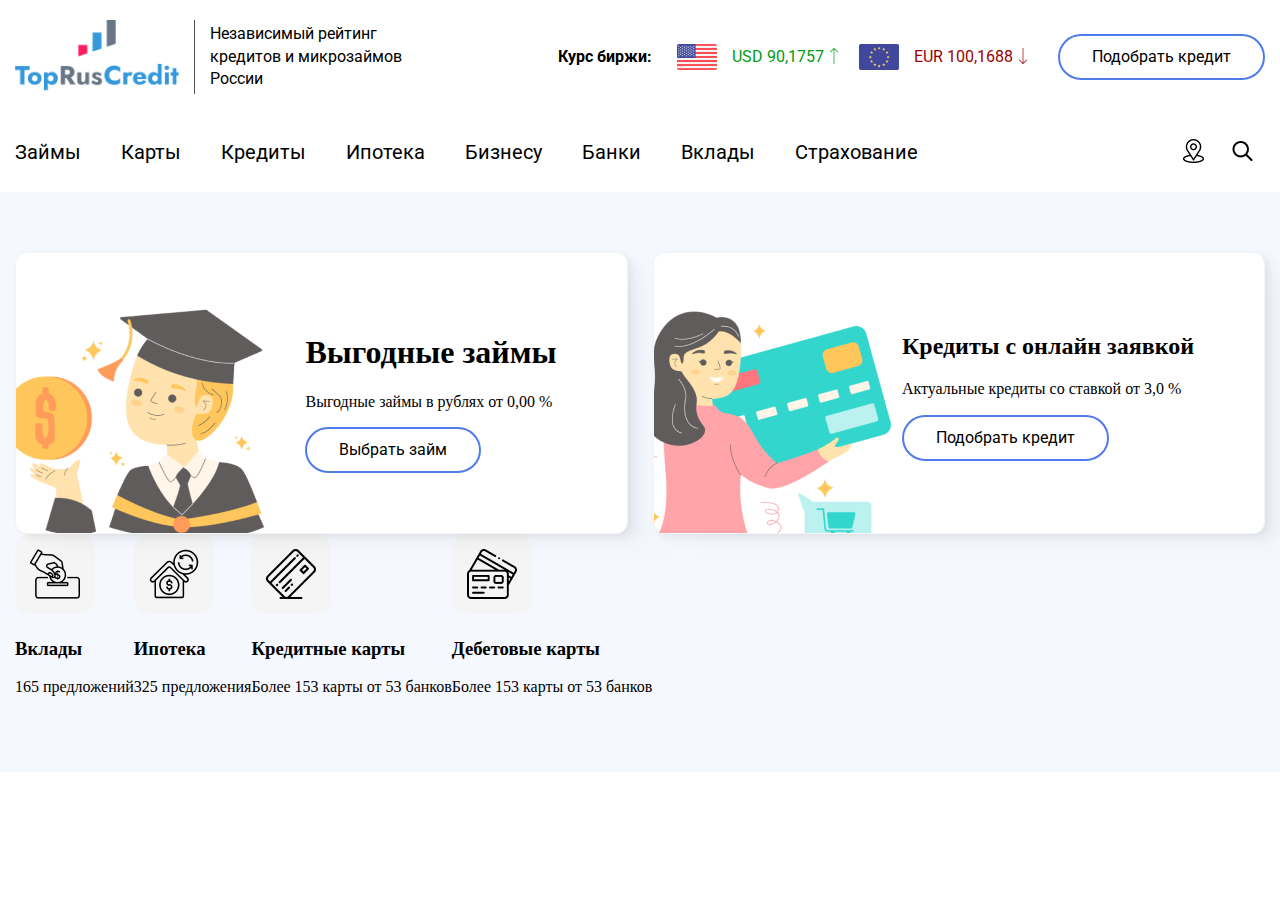
==== index.html @ 7308b525 "first commit" ====
<!DOCTYPE html>
<html lang="en">
  <head>
    <meta charset="UTF-8" />
    <meta name="viewport" content="width=device-width, initial-scale=1.0" />
    <link rel="stylesheet" href="style.css">
    <title>TopRus | Project</title>
  </head>
  <body>
    <div class="wrapper">
      <header class="header">
        <div class="container">
            <div class="row header__top">
                <div class="header__title">
                  <a href="#">
                    <img src="assets/imgs/Image.png" alt="" />
                    <span> Независимый рейтинг кредитов и микрозаймов России </span>
                  </a>
                </div>
                <div class="header__money">
                  <div class="text">
                      <span>
                          Курс биржи:
                      </span>
                  </div>
                  <div class="items">
                      <div class="item">
                          <img src="assets/imgs/usa.png" alt="">
                          <span class="money_up">
                              USD 90,1757 
                          </span>
                      </div>
                      <div class="item">
                          <img src="assets/imgs/euro.png" alt="">
                          <span class="money_down">
                              EUR 100,1688 
                          </span>
                      </div>
                  </div>
                </div>
                <div class="header__action">
                  <a class="main-btn trans-btn" href="#">
                      Подобрать кредит
                  </a>
                </div>
              </div>
              <div class="row header__bot">
                <div class="header__title header__mobile-title">
                    <a href="#">
                      <img src="assets/imgs/Image.png" alt="" />
                      <span> Независимый рейтинг кредитов и микрозаймов России </span>
                    </a>
                  </div>
                  <nav class="header__nav">
                      <ul>
                          <li>
                              <a href="#">Займы</a>
                          </li>
                          <li>
                              <a href="#">Карты</a>
                          </li>
                          <li>
                              <a href="#">Кредиты</a>
                          </li>
                          <li>
                              <a href="#">Ипотека</a>
                          </li>
                          <li>
                              <a href="#">Бизнесу</a>
                          </li>
                          <li>
                              <a href="#">Банки</a>
                          </li>
                          <li>
                              <a href="#">Вклады</a>
                          </li>
                          <li>
                              <a href="#">Страхование</a>
                          </li>
                      </ul>
                  </nav>
                  <div class="header__btns">
                      <button class="location-btn">
                          <img src="assets/imgs/location.png" alt="">
                      </button>
                      <button class="search-btn">
                          <img src="assets/imgs/search.png" alt="">
                      </button>
                  </div>
                  <div class="header__mobile-menu-btn">
                    <button class="burger-btn">
                        <span></span>
                    </button>
                  </div>
              </div>
        </div>
      </header>
      <main class="main">
        <section class="welcome">
            <div class="container">
                <div class="welcome__row big-items">
                    <a class="welcome__item" href="#">
                        <div class="img">
                            <img src="assets/imgs/w1.png" alt="">
                        </div>
                        <div class="text">
                            <h1>
                                Выгодные займы
                            </h1>
                            <p>
                                Выгодные займы в рублях от 0,00 %
                            </p>
                            <span class="main-btn">
                                Выбрать займ
                            </span>
                        </div>
                    </a>
                    <a class="welcome__item" href="#">
                        <div class="img">
                            <img src="assets/imgs/w2.png" alt="">
                        </div>
                        <div class="text">
                            <h2>
                                Кредиты с онлайн заявкой
                            </h2>
                            <p>
                                Актуальные кредиты со ставкой от 3,0 %
                            </p>
                            <span class="main-btn">
                                Подобрать кредит
                            </span>
                        </div>
                    </a>
                </div>
                <div class="welcome__row small-items">
                    <article class="welcome__item-small">
                        <div class="img">
                            <img src="assets/imgs/w3.png" alt="">
                        </div>
                        <div class="text">
                            <h3>
                                Вклады
                            </h3>
                            <p>
                                165 предложений
                            </p>
                        </div>
                    </article>
                    <article class="welcome__item-small">
                        <div class="img">
                            <img src="assets/imgs/w4.png" alt="">
                        </div>
                        <div class="text">
                            <h3>
                                Ипотека
                            </h3>
                            <p>
                                325 предложения
                            </p>
                        </div>
                    </article>
                    <article class="welcome__item-small">
                        <div class="img">
                            <img src="assets/imgs/w5.png" alt="">
                        </div>
                        <div class="text">
                            <h3>
                                Кредитные карты
                            </h3>
                            <p>
                                Более 153 карты
                                от 53 банков
                            </p>
                        </div>
                    </article>
                    <article class="welcome__item-small">
                        <div class="img">
                            <img src="assets/imgs/w6.png" alt="">
                        </div>
                        <div class="text">
                            <h3>
                                Дебетовые карты
                            </h3>
                            <p>
                                Более 153 карты 
                                от 53 банков
                            </p>
                        </div>
                    </article>
                </div>
            </div>
        </section>
      </main>
      <footer class="footer"></footer>
    </div>
  </body>
</html>
---- style.css ----
/*! normalize.css v8.0.1 | MIT License | github.com/necolas/normalize.css */
/* Document
   ========================================================================== */
/**
 * 1. Correct the line height in all browsers.
 * 2. Prevent adjustments of font size after orientation changes in iOS.
 */
@import url("https://fonts.googleapis.com/css2?family=Roboto:wght@400;500;700&display=swap");
html {
  line-height: 1.15;
  /* 1 */
  -webkit-text-size-adjust: 100%;
  /* 2 */
}

/* Sections
     ========================================================================== */
/**
   * Remove the margin in all browsers.
   */
body {
  margin: 0;
}

/**
   * Render the `main` element consistently in IE.
   */
main {
  display: block;
}

/**
   * Correct the font size and margin on `h1` elements within `section` and
   * `article` contexts in Chrome, Firefox, and Safari.
   */
h1 {
  font-size: 2em;
  margin: 0.67em 0;
}

/* Grouping content
     ========================================================================== */
/**
   * 1. Add the correct box sizing in Firefox.
   * 2. Show the overflow in Edge and IE.
   */
hr {
  -webkit-box-sizing: content-box;
          box-sizing: content-box;
  /* 1 */
  height: 0;
  /* 1 */
  overflow: visible;
  /* 2 */
}

/**
   * 1. Correct the inheritance and scaling of font size in all browsers.
   * 2. Correct the odd `em` font sizing in all browsers.
   */
pre {
  font-family: monospace, monospace;
  /* 1 */
  font-size: 1em;
  /* 2 */
}

/* Text-level semantics
     ========================================================================== */
/**
   * Remove the gray background on active links in IE 10.
   */
a {
  background-color: transparent;
}

/**
   * 1. Remove the bottom border in Chrome 57-
   * 2. Add the correct text decoration in Chrome, Edge, IE, Opera, and Safari.
   */
abbr[title] {
  border-bottom: none;
  /* 1 */
  text-decoration: underline;
  /* 2 */
  -webkit-text-decoration: underline dotted;
          text-decoration: underline dotted;
  /* 2 */
}

/**
   * Add the correct font weight in Chrome, Edge, and Safari.
   */
b,
strong {
  font-weight: bolder;
}

/**
   * 1. Correct the inheritance and scaling of font size in all browsers.
   * 2. Correct the odd `em` font sizing in all browsers.
   */
code,
kbd,
samp {
  font-family: monospace, monospace;
  /* 1 */
  font-size: 1em;
  /* 2 */
}

/**
   * Add the correct font size in all browsers.
   */
small {
  font-size: 80%;
}

/**
   * Prevent `sub` and `sup` elements from affecting the line height in
   * all browsers.
   */
sub,
sup {
  font-size: 75%;
  line-height: 0;
  position: relative;
  vertical-align: baseline;
}

sub {
  bottom: -0.25em;
}

sup {
  top: -0.5em;
}

/* Embedded content
     ========================================================================== */
/**
   * Remove the border on images inside links in IE 10.
   */
img {
  border-style: none;
}

/* Forms
     ========================================================================== */
/**
   * 1. Change the font styles in all browsers.
   * 2. Remove the margin in Firefox and Safari.
   */
button,
input,
optgroup,
select,
textarea {
  font-family: inherit;
  /* 1 */
  font-size: 100%;
  /* 1 */
  line-height: 1.15;
  /* 1 */
  margin: 0;
  /* 2 */
}

/**
   * Show the overflow in IE.
   * 1. Show the overflow in Edge.
   */
button,
input {
  /* 1 */
  overflow: visible;
}

/**
   * Remove the inheritance of text transform in Edge, Firefox, and IE.
   * 1. Remove the inheritance of text transform in Firefox.
   */
button,
select {
  /* 1 */
  text-transform: none;
}

/**
   * Correct the inability to style clickable types in iOS and Safari.
   */
button,
[type="button"],
[type="reset"],
[type="submit"] {
  -webkit-appearance: button;
}

/**
   * Remove the inner border and padding in Firefox.
   */
button::-moz-focus-inner,
[type="button"]::-moz-focus-inner,
[type="reset"]::-moz-focus-inner,
[type="submit"]::-moz-focus-inner {
  border-style: none;
  padding: 0;
}

/**
   * Restore the focus styles unset by the previous rule.
   */
button:-moz-focusring,
[type="button"]:-moz-focusring,
[type="reset"]:-moz-focusring,
[type="submit"]:-moz-focusring {
  outline: 1px dotted ButtonText;
}

/**
   * Correct the padding in Firefox.
   */
fieldset {
  padding: 0.35em 0.75em 0.625em;
}

/**
   * 1. Correct the text wrapping in Edge and IE.
   * 2. Correct the color inheritance from `fieldset` elements in IE.
   * 3. Remove the padding so developers are not caught out when they zero out
   *    `fieldset` elements in all browsers.
   */
legend {
  -webkit-box-sizing: border-box;
          box-sizing: border-box;
  /* 1 */
  color: inherit;
  /* 2 */
  display: table;
  /* 1 */
  max-width: 100%;
  /* 1 */
  padding: 0;
  /* 3 */
  white-space: normal;
  /* 1 */
}

/**
   * Add the correct vertical alignment in Chrome, Firefox, and Opera.
   */
progress {
  vertical-align: baseline;
}

/**
   * Remove the default vertical scrollbar in IE 10+.
   */
textarea {
  overflow: auto;
}

/**
   * 1. Add the correct box sizing in IE 10.
   * 2. Remove the padding in IE 10.
   */
[type="checkbox"],
[type="radio"] {
  -webkit-box-sizing: border-box;
          box-sizing: border-box;
  /* 1 */
  padding: 0;
  /* 2 */
}

/**
   * Correct the cursor style of increment and decrement buttons in Chrome.
   */
[type="number"]::-webkit-inner-spin-button,
[type="number"]::-webkit-outer-spin-button {
  height: auto;
}

/**
   * 1. Correct the odd appearance in Chrome and Safari.
   * 2. Correct the outline style in Safari.
   */
[type="search"] {
  -webkit-appearance: textfield;
  /* 1 */
  outline-offset: -2px;
  /* 2 */
}

/**
   * Remove the inner padding in Chrome and Safari on macOS.
   */
[type="search"]::-webkit-search-decoration {
  -webkit-appearance: none;
}

/**
   * 1. Correct the inability to style clickable types in iOS and Safari.
   * 2. Change font properties to `inherit` in Safari.
   */
::-webkit-file-upload-button {
  -webkit-appearance: button;
  /* 1 */
  font: inherit;
  /* 2 */
}

/* Interactive
     ========================================================================== */
/*
   * Add the correct display in Edge, IE 10+, and Firefox.
   */
details {
  display: block;
}

/*
   * Add the correct display in all browsers.
   */
summary {
  display: list-item;
}

/* Misc
     ========================================================================== */
/**
   * Add the correct display in IE 10+.
   */
template {
  display: none;
}

/**
   * Add the correct display in IE 10.
   */
[hidden] {
  display: none;
}

.container {
  max-width: 1330px;
  -webkit-box-sizing: border-box;
          box-sizing: border-box;
  margin: 0 auto;
  padding: 0 15px;
}

.main-btn {
  font-family: "Roboto", sans-serif;
  text-decoration: none;
  display: block;
  width: -webkit-fit-content;
  width: -moz-fit-content;
  width: fit-content;
  padding: 12px 32px;
  color: #000;
  border: 2px solid #507BE9;
  font-weight: 400;
  border-radius: 40px;
  font-size: 16px;
  text-align: center;
}

@media (max-width: 760px) {
  .main-btn {
    font-size: 14px;
    padding: 14px 30px;
  }
}

.burger-btn {
  width: 30px;
  height: 30px;
  border: none;
  position: relative;
  background-color: transparent;
}

.burger-btn span {
  position: absolute;
  left: 5px;
  top: calc(50% - 1px);
  height: 2px;
  background-color: #000;
  width: 20px;
}

.burger-btn::before {
  content: '';
  position: absolute;
  left: 5px;
  top: 6px;
  width: 20px;
  height: 2px;
  background-color: #000;
}

.burger-btn::after {
  content: '';
  position: absolute;
  left: 5px;
  bottom: 6px;
  width: 20px;
  height: 2px;
  background-color: #000;
}

.header {
  padding: 20px 0;
  font-family: "Roboto", sans-serif;
}

.header__top {
  display: -webkit-box;
  display: -ms-flexbox;
  display: flex;
  -webkit-box-align: center;
      -ms-flex-align: center;
          align-items: center;
  padding-bottom: 20px;
  -webkit-box-sizing: border-box;
          box-sizing: border-box;
}

.header__mobile-title {
  display: none;
}

.header__title {
  margin-right: auto;
  padding-right: 30px;
  -webkit-box-sizing: border-box;
          box-sizing: border-box;
}

.header__title a {
  text-decoration: none;
  display: -webkit-box;
  display: -ms-flexbox;
  display: flex;
  -webkit-box-align: center;
      -ms-flex-align: center;
          align-items: center;
}

.header__title a img {
  width: 100%;
  max-width: 180px;
  margin-right: 15px;
  padding-right: 15px;
  -webkit-box-sizing: border-box;
          box-sizing: border-box;
  display: block;
  border-right: 1px solid #545454;
}

.header__title span {
  max-width: 200px;
  display: block;
  width: 100%;
  line-height: 1.4;
  font-size: 16px;
  color: #000;
}

.header__money {
  display: -webkit-box;
  display: -ms-flexbox;
  display: flex;
  -webkit-box-align: center;
      -ms-flex-align: center;
          align-items: center;
  margin-right: 25px;
}

.header__money .text {
  margin-right: 25px;
}

.header__money .text span {
  font-weight: 700;
  display: block;
  font-size: 16px;
  color: #000;
}

.header__money .items {
  display: -webkit-box;
  display: -ms-flexbox;
  display: flex;
  -webkit-box-align: center;
      -ms-flex-align: center;
          align-items: center;
}

.header__money .items .item {
  display: -webkit-box;
  display: -ms-flexbox;
  display: flex;
  -webkit-box-align: center;
      -ms-flex-align: center;
          align-items: center;
  margin-right: 15px;
}

.header__money .items .item:last-child {
  margin-right: 0;
}

.header__money .items .item img {
  margin-right: 15px;
  display: block;
  width: 100%;
  max-width: 40px;
}

.header__money .items .item span.money_up {
  color: #009c10;
  padding-right: 20px;
  position: relative;
  -webkit-box-sizing: border-box;
          box-sizing: border-box;
}

.header__money .items .item span.money_up::before {
  content: '';
  position: absolute;
  right: 0;
  top: -2px;
  background-image: url(assets/imgs/up-arr.svg);
  width: 19px;
  height: 19px;
}

.header__money .items .item span.money_down {
  color: #9C0000;
  padding-right: 20px;
  position: relative;
  -webkit-box-sizing: border-box;
          box-sizing: border-box;
}

.header__money .items .item span.money_down::before {
  content: '';
  position: absolute;
  right: 0;
  top: -2px;
  background-image: url(assets/imgs/down-arr.svg);
  width: 19px;
  height: 19px;
}

.header__bot {
  display: -webkit-box;
  display: -ms-flexbox;
  display: flex;
  -webkit-box-align: center;
      -ms-flex-align: center;
          align-items: center;
  padding-top: 20px;
}

.header__nav {
  -webkit-box-sizing: border-box;
          box-sizing: border-box;
  padding-right: 30px;
  margin-right: auto;
}

.header__nav ul {
  display: -webkit-box;
  display: -ms-flexbox;
  display: flex;
  -webkit-box-align: center;
      -ms-flex-align: center;
          align-items: center;
  padding: 0;
  margin: 0;
  list-style: none;
}

.header__nav ul li {
  margin-right: 40px;
}

.header__nav ul li:last-child {
  margin-right: 0;
}

.header__nav ul li a {
  display: block;
  font-family: "Roboto", sans-serif;
  font-size: 20px;
  font-weight: 400;
  color: #000;
  text-decoration: none;
}

.header__btns button {
  background-color: transparent;
  border: none;
  -webkit-box-sizing: border-box;
          box-sizing: border-box;
  cursor: pointer;
  padding: 5px 10px;
}

.header__btns button img {
  max-width: 100%;
}

.header__mobile-menu-btn {
  display: none;
}

@media (max-width: 1200px) {
  .header__title {
    display: none;
  }
  .header__money {
    padding-right: 30px;
    margin-right: auto;
    -webkit-box-sizing: border-box;
            box-sizing: border-box;
  }
  .header__nav {
    display: none;
  }
  .header__mobile-title {
    display: -webkit-box;
    display: -ms-flexbox;
    display: flex;
  }
  .header__mobile-menu-btn {
    display: block;
  }
}

@media (max-width: 760px) {
  .header__top {
    -webkit-box-orient: vertical;
    -webkit-box-direction: normal;
        -ms-flex-direction: column;
            flex-direction: column;
    -webkit-box-align: center;
        -ms-flex-align: center;
            align-items: center;
  }
  .header__money {
    padding-right: 0;
    margin: 0 0 15px;
  }
  .header__money .items .item {
    margin-right: 8px;
  }
  .header__money .items .item:last-child {
    margin-right: 0;
  }
  .header__money .items .item img {
    width: 30px;
    margin-right: 8px;
  }
  .header__money .items .item span {
    font-size: 14px;
  }
  .header__money .items .item span.money_down, .header__money .items .item span.money_up {
    padding-right: 17px;
  }
  .header__money .items .item span.money_down::before, .header__money .items .item span.money_up::before {
    width: 15px;
    height: 15px;
    background-size: 15px;
  }
  .header__money .text {
    display: none;
  }
  .header__title {
    max-width: 150px;
    padding-right: 20px;
  }
  .header__title a img {
    border-right: none;
    padding-right: 0;
    margin-right: 0;
  }
  .header__title a span {
    display: none;
  }
  .header__btns .location-btn {
    display: none;
  }
}

.welcome {
  padding: 60px 0;
  -webkit-box-sizing: border-box;
          box-sizing: border-box;
  background-color: #F6F8FF;
}

.welcome__row {
  display: -webkit-box;
  display: -ms-flexbox;
  display: flex;
  -webkit-box-align: stretch;
      -ms-flex-align: stretch;
          align-items: stretch;
}

.welcome__row.big-items .welcome__item {
  text-decoration: none;
  color: inherit;
  position: relative;
  padding: 60px 70px;
  -webkit-box-sizing: border-box;
          box-sizing: border-box;
  display: -webkit-box;
  display: -ms-flexbox;
  display: flex;
  -webkit-box-pack: end;
      -ms-flex-pack: end;
          justify-content: flex-end;
  width: 50%;
  background-color: #fff;
  border: 1px solid #f5f5f5;
  border-radius: 12px;
  margin-right: 25px;
  -webkit-box-shadow: 0px 0px 0px 0px rgba(0, 0, 0, 0.05), 3px 2px 7px 0px rgba(0, 0, 0, 0.05), 11px 7px 13px 0px rgba(0, 0, 0, 0.04), 43px 27px 20px 0px rgba(0, 0, 0, 0.01), 67px 43px 22px 0px rgba(0, 0, 0, 0);
          box-shadow: 0px 0px 0px 0px rgba(0, 0, 0, 0.05), 3px 2px 7px 0px rgba(0, 0, 0, 0.05), 11px 7px 13px 0px rgba(0, 0, 0, 0.04), 43px 27px 20px 0px rgba(0, 0, 0, 0.01), 67px 43px 22px 0px rgba(0, 0, 0, 0);
}

.welcome__row.big-items .welcome__item .img {
  position: absolute;
  width: 40;
  display: -webkit-box;
  display: -ms-flexbox;
  display: flex;
  -webkit-box-align: end;
      -ms-flex-align: end;
          align-items: flex-end;
  height: 100%;
  left: 0;
  top: 0;
}

.welcome__row.big-items .welcome__item .img img {
  width: 100%;
  -o-object-fit: contain;
     object-fit: contain;
}

.welcome__row.big-items .welcome__item:last-child {
  margin-right: 0;
}

.welcome__item {
  position: relative;
}
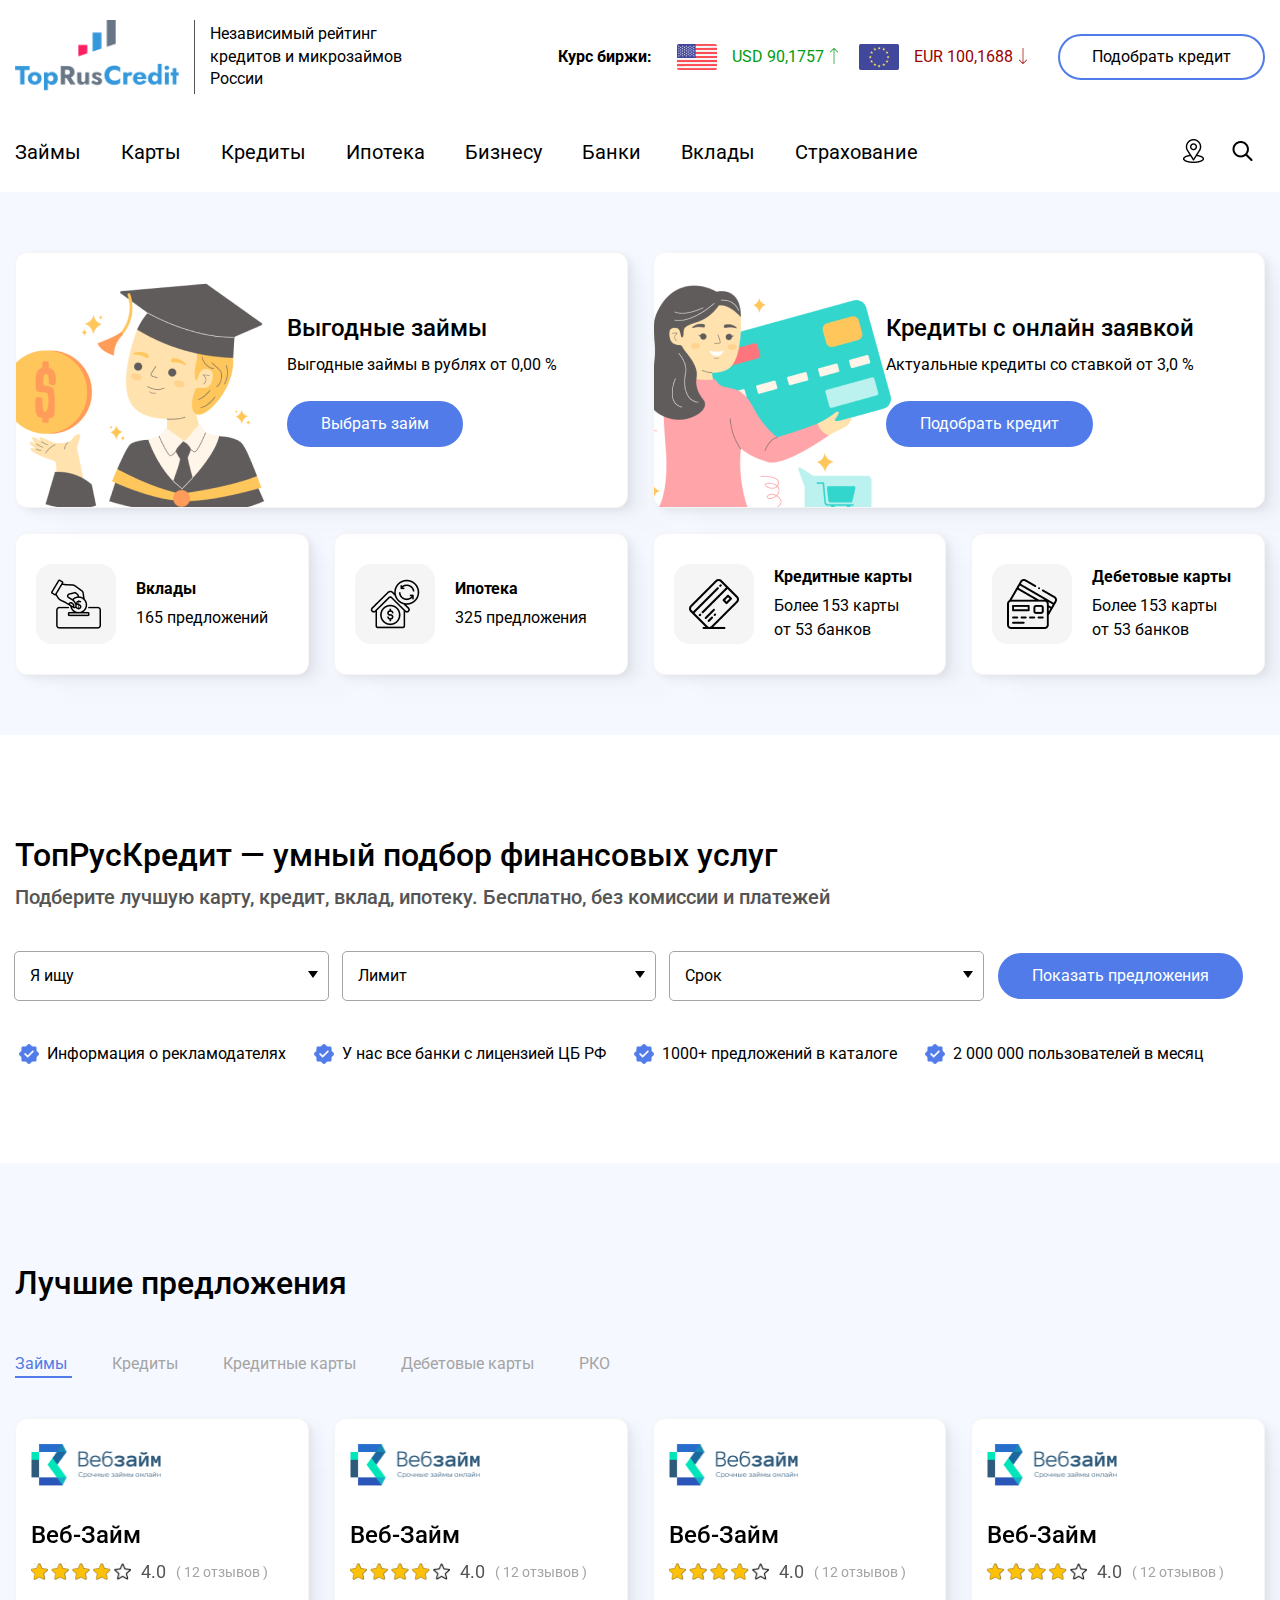
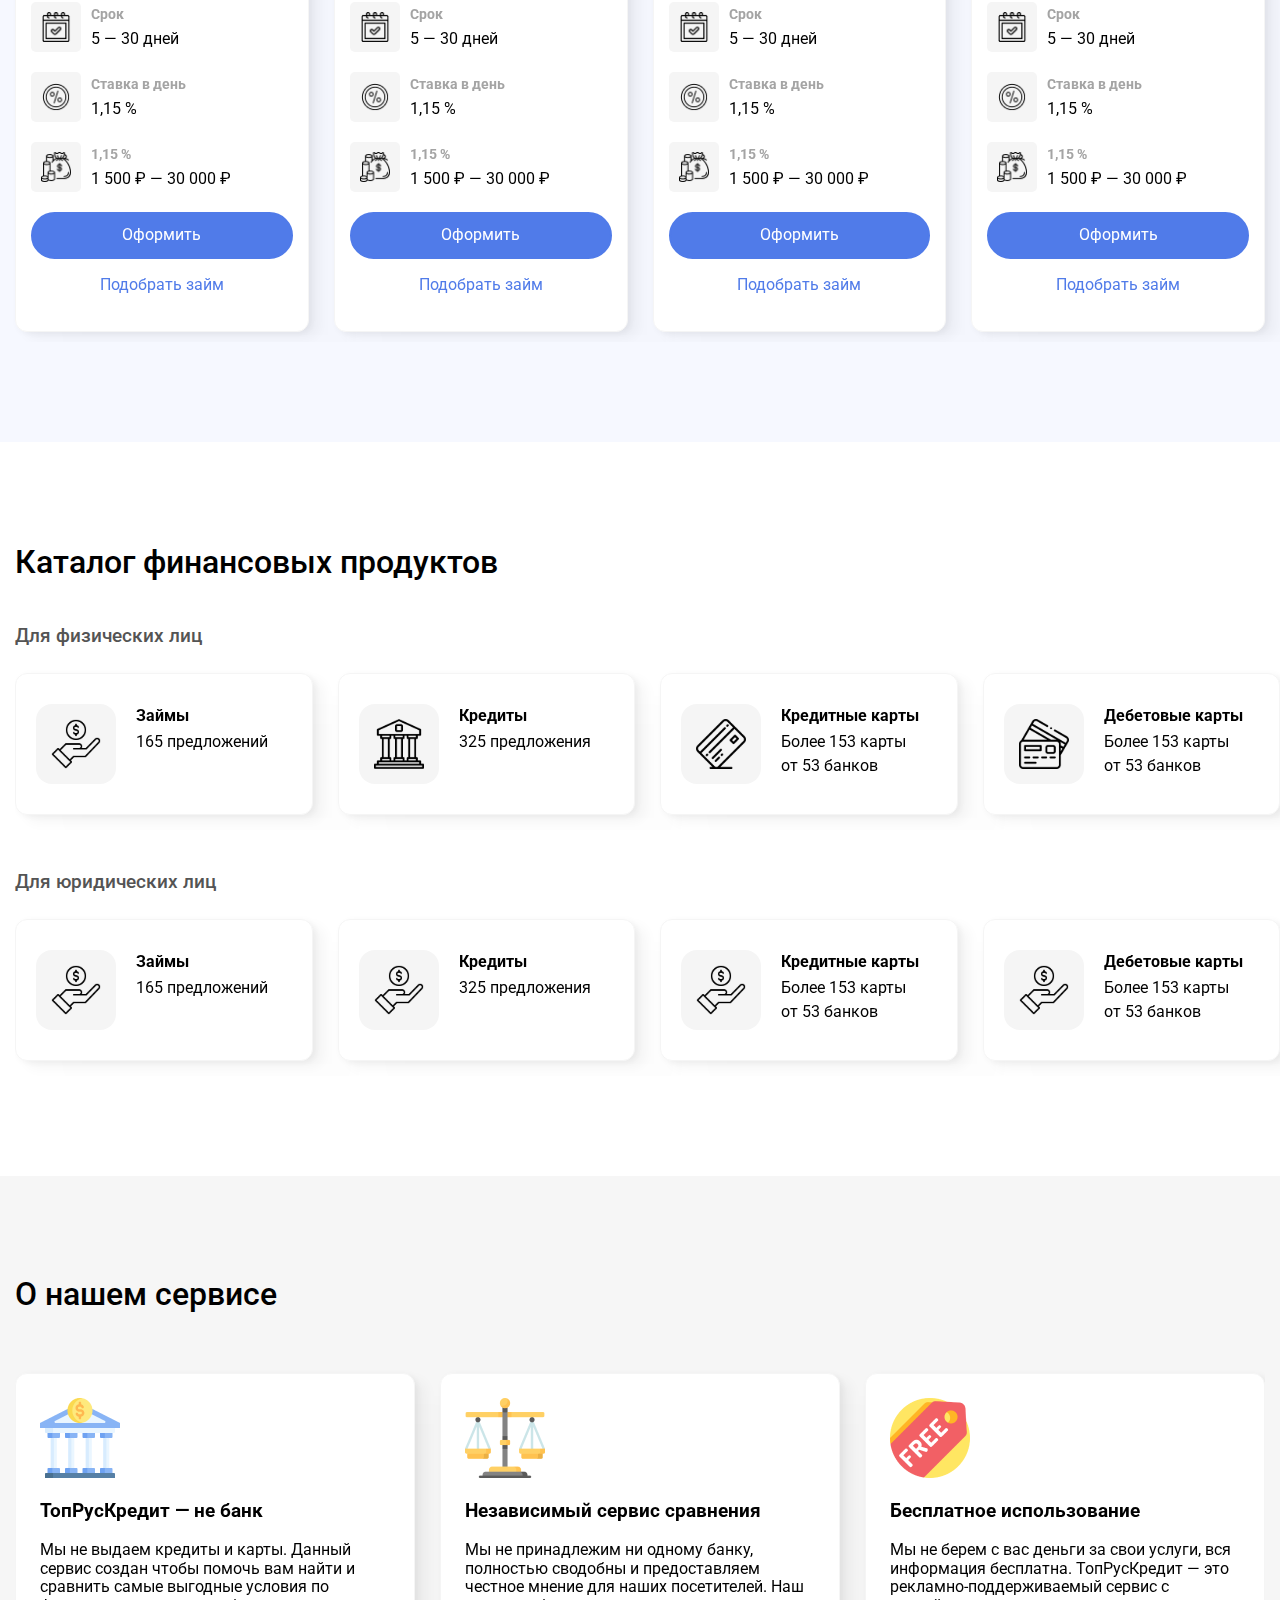
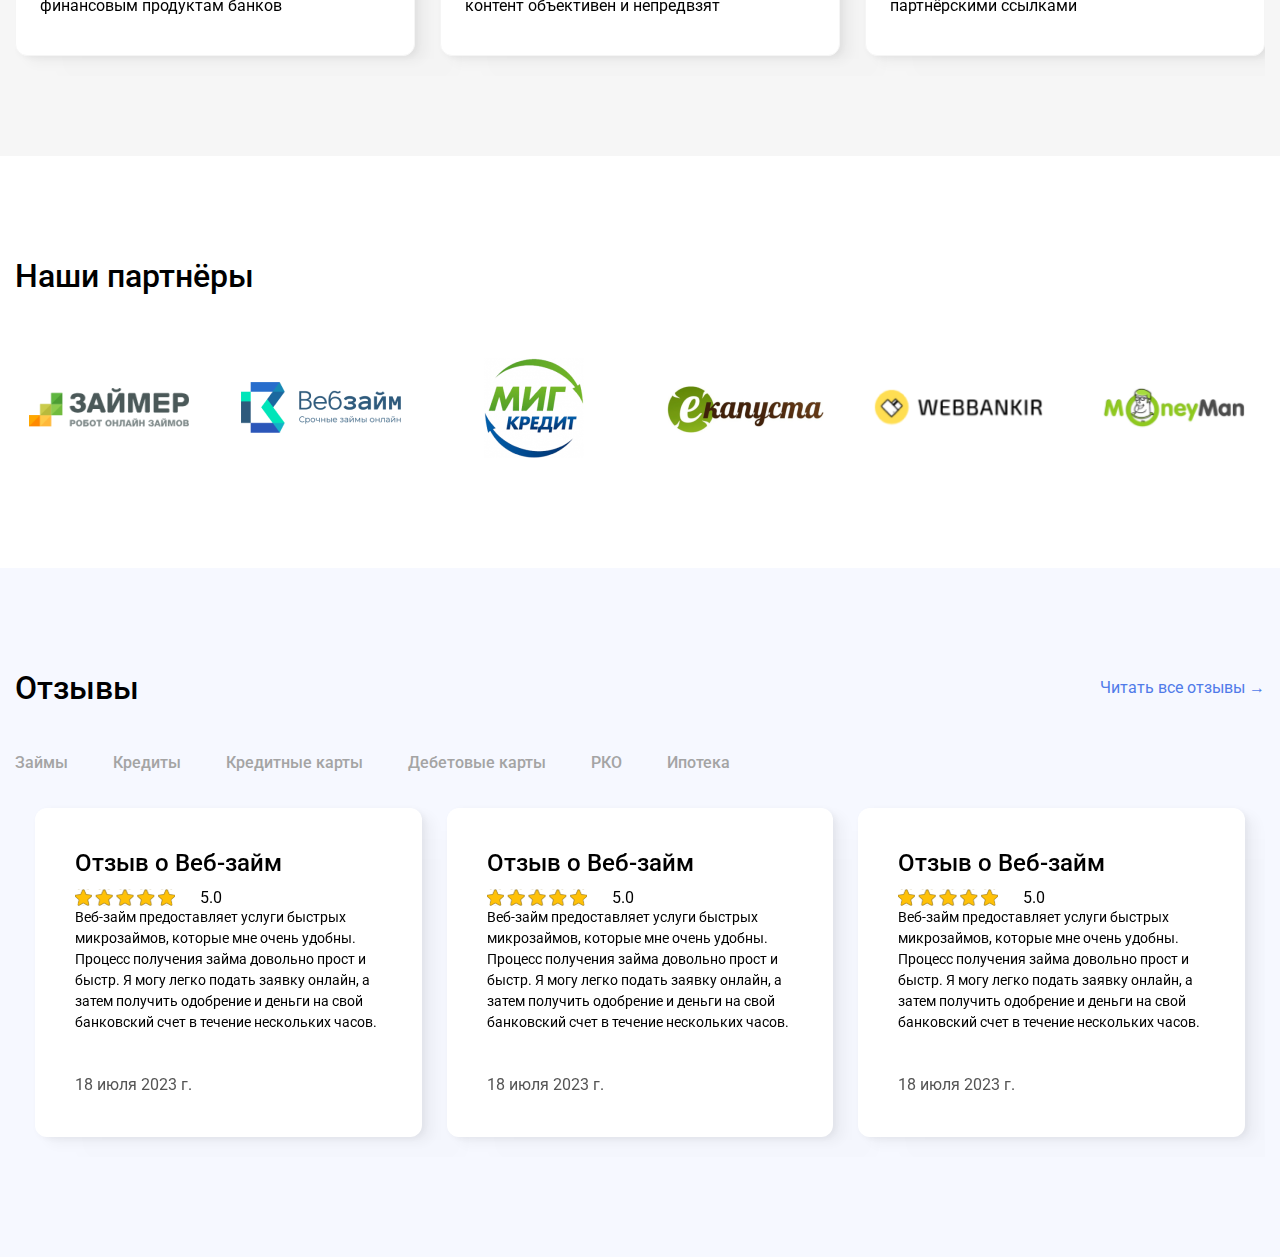
==== commit 157e5962: "update" ====
--- a/index.html
+++ b/index.html
@@ -3,195 +3,816 @@
   <head>
     <meta charset="UTF-8" />
     <meta name="viewport" content="width=device-width, initial-scale=1.0" />
-    <link rel="stylesheet" href="style.css">
+    <link
+      rel="stylesheet"
+      href="assets/libs/cdn.jsdelivr.net_npm_swiper@10.3.1_swiper-bundle.min.css"
+    />
+    <link rel="stylesheet" href="style.css" />
     <title>TopRus | Project</title>
   </head>
   <body>
     <div class="wrapper">
       <header class="header">
         <div class="container">
-            <div class="row header__top">
-                <div class="header__title">
-                  <a href="#">
-                    <img src="assets/imgs/Image.png" alt="" />
-                    <span> Независимый рейтинг кредитов и микрозаймов России </span>
-                  </a>
-                </div>
-                <div class="header__money">
-                  <div class="text">
-                      <span>
-                          Курс биржи:
-                      </span>
-                  </div>
-                  <div class="items">
-                      <div class="item">
-                          <img src="assets/imgs/usa.png" alt="">
-                          <span class="money_up">
-                              USD 90,1757 
-                          </span>
-                      </div>
-                      <div class="item">
-                          <img src="assets/imgs/euro.png" alt="">
-                          <span class="money_down">
-                              EUR 100,1688 
-                          </span>
-                      </div>
-                  </div>
-                </div>
-                <div class="header__action">
-                  <a class="main-btn trans-btn" href="#">
-                      Подобрать кредит
-                  </a>
-                </div>
-              </div>
-              <div class="row header__bot">
-                <div class="header__title header__mobile-title">
-                    <a href="#">
-                      <img src="assets/imgs/Image.png" alt="" />
-                      <span> Независимый рейтинг кредитов и микрозаймов России </span>
-                    </a>
-                  </div>
-                  <nav class="header__nav">
-                      <ul>
-                          <li>
-                              <a href="#">Займы</a>
-                          </li>
-                          <li>
-                              <a href="#">Карты</a>
-                          </li>
-                          <li>
-                              <a href="#">Кредиты</a>
-                          </li>
-                          <li>
-                              <a href="#">Ипотека</a>
-                          </li>
-                          <li>
-                              <a href="#">Бизнесу</a>
-                          </li>
-                          <li>
-                              <a href="#">Банки</a>
-                          </li>
-                          <li>
-                              <a href="#">Вклады</a>
-                          </li>
-                          <li>
-                              <a href="#">Страхование</a>
-                          </li>
-                      </ul>
-                  </nav>
-                  <div class="header__btns">
-                      <button class="location-btn">
-                          <img src="assets/imgs/location.png" alt="">
-                      </button>
-                      <button class="search-btn">
-                          <img src="assets/imgs/search.png" alt="">
-                      </button>
-                  </div>
-                  <div class="header__mobile-menu-btn">
-                    <button class="burger-btn">
-                        <span></span>
-                    </button>
-                  </div>
-              </div>
+          <div class="row header__top">
+            <div class="header__title">
+              <a href="#">
+                <img src="assets/imgs/Image.png" alt="" />
+                <span> Независимый рейтинг кредитов и микрозаймов России </span>
+              </a>
+            </div>
+            <div class="header__money">
+              <div class="text">
+                <span> Курс биржи: </span>
+              </div>
+              <div class="items">
+                <div class="item">
+                  <img src="assets/imgs/usa.png" alt="" />
+                  <span class="money_up"> USD 90,1757 </span>
+                </div>
+                <div class="item">
+                  <img src="assets/imgs/euro.png" alt="" />
+                  <span class="money_down"> EUR 100,1688 </span>
+                </div>
+              </div>
+            </div>
+            <div class="header__action">
+              <a class="main-btn trans-btn" href="#"> Подобрать кредит </a>
+            </div>
+          </div>
+          <div class="row header__bot">
+            <div class="header__title header__mobile-title">
+              <a href="#">
+                <img src="assets/imgs/Image.png" alt="" />
+                <span> Независимый рейтинг кредитов и микрозаймов России </span>
+              </a>
+            </div>
+            <nav class="header__nav">
+              <ul>
+                <li>
+                  <a href="#">Займы</a>
+                </li>
+                <li>
+                  <a href="#">Карты</a>
+                </li>
+                <li>
+                  <a href="#">Кредиты</a>
+                </li>
+                <li>
+                  <a href="#">Ипотека</a>
+                </li>
+                <li>
+                  <a href="#">Бизнесу</a>
+                </li>
+                <li>
+                  <a href="#">Банки</a>
+                </li>
+                <li>
+                  <a href="#">Вклады</a>
+                </li>
+                <li>
+                  <a href="#">Страхование</a>
+                </li>
+              </ul>
+            </nav>
+            <div class="header__btns">
+              <button class="location-btn">
+                <img src="assets/imgs/location.png" alt="" />
+              </button>
+              <button class="search-btn">
+                <img src="assets/imgs/search.png" alt="" />
+              </button>
+            </div>
+            <div class="header__mobile-menu-btn">
+              <button class="burger-btn">
+                <span></span>
+              </button>
+            </div>
+          </div>
         </div>
       </header>
       <main class="main">
         <section class="welcome">
+          <div class="container">
+            <div class="welcome__row big-items">
+              <a class="welcome__item" href="#">
+                <div class="img">
+                  <img src="assets/imgs/w1.png" alt="" />
+                </div>
+                <div class="text">
+                  <h1>Выгодные займы</h1>
+                  <p>Выгодные займы в рублях от 0,00 %</p>
+                  <span class="main-btn"> Выбрать займ </span>
+                </div>
+              </a>
+              <a class="welcome__item" href="#">
+                <div class="img">
+                  <img src="assets/imgs/w2.png" alt="" />
+                </div>
+                <div class="text">
+                  <h2>Кредиты с онлайн заявкой</h2>
+                  <p>Актуальные кредиты со ставкой от 3,0 %</p>
+                  <span class="main-btn"> Подобрать кредит </span>
+                </div>
+              </a>
+            </div>
+            <div class="welcome__row small-items">
+              <article class="welcome__item-small">
+                <div class="img">
+                  <img src="assets/imgs/w3.png" alt="" />
+                </div>
+                <div class="text">
+                  <h3>Вклады</h3>
+                  <p>165 предложений</p>
+                </div>
+              </article>
+              <article class="welcome__item-small">
+                <div class="img">
+                  <img src="assets/imgs/w4.png" alt="" />
+                </div>
+                <div class="text">
+                  <h3>Ипотека</h3>
+                  <p>325 предложения</p>
+                </div>
+              </article>
+              <article class="welcome__item-small">
+                <div class="img">
+                  <img src="assets/imgs/w5.png" alt="" />
+                </div>
+                <div class="text">
+                  <h3>Кредитные карты</h3>
+                  <p>Более 153 карты от 53 банков</p>
+                </div>
+              </article>
+              <article class="welcome__item-small">
+                <div class="img">
+                  <img src="assets/imgs/w6.png" alt="" />
+                </div>
+                <div class="text">
+                  <h3>Дебетовые карты</h3>
+                  <p>Более 153 карты от 53 банков</p>
+                </div>
+              </article>
+            </div>
+          </div>
+        </section>
+
+        <section class="offer-block">
+          <div class="container">
+            <div class="offer-block__title">
+              <h2>ТопРусКредит — умный подбор финансовых услуг</h2>
+              <p>
+                Подберите лучшую карту, кредит, вклад, ипотеку. Бесплатно, без
+                комиссии и платежей
+              </p>
+            </div>
+            <div class="offer-block__form">
+              <form action="#">
+                <label>
+                  <select>
+                    <option value="null">Я ищу</option>
+                    <option value="Кредит">Кредит</option>
+                    <option value="Автокредит">Кредит</option>
+                    <option value="Кредитную карту">Кредит</option>
+                  </select>
+                </label>
+                <label>
+                  <select>
+                    <option value="null">Лимит</option>
+                    <option value="До 10 000">До 10 000</option>
+                    <option value="Автокредит">До 50 000</option>
+                    <option value="От 100 000">От 100 000</option>
+                  </select>
+                </label>
+                <label>
+                  <select>
+                    <option value="null">Срок</option>
+                    <option value="меньше 3">менее 3 месяцев</option>
+                    <option value="до 6">Менее 6 месяцев</option>
+                    <option value="до 12">До года</option>
+                  </select>
+                </label>
+                <button class="main-btn" type="submit">
+                  Показать предложения
+                </button>
+              </form>
+            </div>
+            <div class="offer-block__list">
+              <ul>
+                <li>Информация о рекламодателях</li>
+                <li>У нас все банки с лицензией ЦБ РФ</li>
+                <li>1000+ предложений в каталоге</li>
+                <li>2 000 000 пользователей в месяц</li>
+              </ul>
+            </div>
+          </div>
+        </section>
+
+        <section class="products">
+          <div class="container">
+            <div class="products__title">
+              <h2>Лучшие предложения</h2>
+            </div>
+            <div class="products__tabs">
+              <button class="products__tab active">Займы</button>
+              <button class="products__tab">Кредиты</button>
+              <button class="products__tab">Кредитные карты</button>
+              <button class="products__tab">Дебетовые карты</button>
+              <button class="products__tab">РКО</button>
+            </div>
+            <div class="products__slider">
+              <div class="products__slider-swiper swiper">
+                <div class="products__slider-wrapper swiper-wrapper">
+                  <article class="products__slider-slide swiper-slide">
+                    <a href="#" class="img">
+                      <img src="assets/imgs/prod.png" alt="" />
+                    </a>
+                    <div class="products__slide-title">
+                      <a href="#">Веб-Займ</a>
+                    </div>
+                    <div class="reviews">
+                      <div class="stars stars-4"></div>
+                      <a class="review__text" href="#">
+                        <span class="review_num">4.0</span>
+                        <span class="review-count">( 12 отзывов )</span>
+                      </a>
+                    </div>
+                    <div class="list">
+                      <ul class="product__list">
+                        <li class="product__list-item">
+                          <div class="img">
+                            <img src="assets/imgs/p1.png" alt="" />
+                          </div>
+                          <div class="text">
+                            <p>Срок</p>
+                            <span> 5 — 30 дней </span>
+                          </div>
+                        </li>
+                        <li class="product__list-item">
+                          <div class="img">
+                            <img src="assets/imgs/p2.png" alt="" />
+                          </div>
+                          <div class="text">
+                            <p>Ставка в день</p>
+                            <span> 1,15 % </span>
+                          </div>
+                        </li>
+                        <li class="product__list-item">
+                          <div class="img">
+                            <img src="assets/imgs/p3.png" alt="" />
+                          </div>
+                          <div class="text">
+                            <p>1,15 %</p>
+                            <span> 1 500 ₽ — 30 000 ₽ </span>
+                          </div>
+                        </li>
+                      </ul>
+                    </div>
+                    <div class="action">
+                      <a href="#" class="main-btn"> Оформить </a>
+                      <a class="free-link" href="#"> Подобрать займ </a>
+                    </div>
+                  </article>
+                  <article class="products__slider-slide swiper-slide">
+                    <a href="#" class="img">
+                      <img src="assets/imgs/prod.png" alt="" />
+                    </a>
+                    <div class="products__slide-title">
+                      <a href="#">Веб-Займ</a>
+                    </div>
+                    <div class="reviews">
+                      <div class="stars stars-4"></div>
+                      <a class="review__text" href="#">
+                        <span class="review_num">4.0</span>
+                        <span class="review-count">( 12 отзывов )</span>
+                      </a>
+                    </div>
+                    <div class="list">
+                      <ul class="product__list">
+                        <li class="product__list-item">
+                          <div class="img">
+                            <img src="assets/imgs/p1.png" alt="" />
+                          </div>
+                          <div class="text">
+                            <p>Срок</p>
+                            <span> 5 — 30 дней </span>
+                          </div>
+                        </li>
+                        <li class="product__list-item">
+                          <div class="img">
+                            <img src="assets/imgs/p2.png" alt="" />
+                          </div>
+                          <div class="text">
+                            <p>Ставка в день</p>
+                            <span> 1,15 % </span>
+                          </div>
+                        </li>
+                        <li class="product__list-item">
+                          <div class="img">
+                            <img src="assets/imgs/p3.png" alt="" />
+                          </div>
+                          <div class="text">
+                            <p>1,15 %</p>
+                            <span> 1 500 ₽ — 30 000 ₽ </span>
+                          </div>
+                        </li>
+                      </ul>
+                    </div>
+                    <div class="action">
+                      <a href="#" class="main-btn"> Оформить </a>
+                      <a class="free-link" href="#"> Подобрать займ </a>
+                    </div>
+                  </article>
+                  <article class="products__slider-slide swiper-slide">
+                    <a href="#" class="img">
+                      <img src="assets/imgs/prod.png" alt="" />
+                    </a>
+                    <div class="products__slide-title">
+                      <a href="#">Веб-Займ</a>
+                    </div>
+                    <div class="reviews">
+                      <div class="stars stars-4"></div>
+                      <a class="review__text" href="#">
+                        <span class="review_num">4.0</span>
+                        <span class="review-count">( 12 отзывов )</span>
+                      </a>
+                    </div>
+                    <div class="list">
+                      <ul class="product__list">
+                        <li class="product__list-item">
+                          <div class="img">
+                            <img src="assets/imgs/p1.png" alt="" />
+                          </div>
+                          <div class="text">
+                            <p>Срок</p>
+                            <span> 5 — 30 дней </span>
+                          </div>
+                        </li>
+                        <li class="product__list-item">
+                          <div class="img">
+                            <img src="assets/imgs/p2.png" alt="" />
+                          </div>
+                          <div class="text">
+                            <p>Ставка в день</p>
+                            <span> 1,15 % </span>
+                          </div>
+                        </li>
+                        <li class="product__list-item">
+                          <div class="img">
+                            <img src="assets/imgs/p3.png" alt="" />
+                          </div>
+                          <div class="text">
+                            <p>1,15 %</p>
+                            <span> 1 500 ₽ — 30 000 ₽ </span>
+                          </div>
+                        </li>
+                      </ul>
+                    </div>
+                    <div class="action">
+                      <a href="#" class="main-btn"> Оформить </a>
+                      <a class="free-link" href="#"> Подобрать займ </a>
+                    </div>
+                  </article>
+                  <article class="products__slider-slide swiper-slide">
+                    <a href="#" class="img">
+                      <img src="assets/imgs/prod.png" alt="" />
+                    </a>
+                    <div class="products__slide-title">
+                      <a href="#">Веб-Займ</a>
+                    </div>
+                    <div class="reviews">
+                      <div class="stars stars-4"></div>
+                      <a class="review__text" href="#">
+                        <span class="review_num">4.0</span>
+                        <span class="review-count">( 12 отзывов )</span>
+                      </a>
+                    </div>
+                    <div class="list">
+                      <ul class="product__list">
+                        <li class="product__list-item">
+                          <div class="img">
+                            <img src="assets/imgs/p1.png" alt="" />
+                          </div>
+                          <div class="text">
+                            <p>Срок</p>
+                            <span> 5 — 30 дней </span>
+                          </div>
+                        </li>
+                        <li class="product__list-item">
+                          <div class="img">
+                            <img src="assets/imgs/p2.png" alt="" />
+                          </div>
+                          <div class="text">
+                            <p>Ставка в день</p>
+                            <span> 1,15 % </span>
+                          </div>
+                        </li>
+                        <li class="product__list-item">
+                          <div class="img">
+                            <img src="assets/imgs/p3.png" alt="" />
+                          </div>
+                          <div class="text">
+                            <p>1,15 %</p>
+                            <span> 1 500 ₽ — 30 000 ₽ </span>
+                          </div>
+                        </li>
+                      </ul>
+                    </div>
+                    <div class="action">
+                      <a href="#" class="main-btn"> Оформить </a>
+                      <a class="free-link" href="#"> Подобрать займ </a>
+                    </div>
+                  </article>
+                  <article class="products__slider-slide swiper-slide">
+                    <a href="#" class="img">
+                      <img src="assets/imgs/prod.png" alt="" />
+                    </a>
+                    <div class="products__slide-title">
+                      <a href="#">Веб-Займ</a>
+                    </div>
+                    <div class="reviews">
+                      <div class="stars stars-4"></div>
+                      <a class="review__text" href="#">
+                        <span class="review_num">4.0</span>
+                        <span class="review-count">( 12 отзывов )</span>
+                      </a>
+                    </div>
+                    <div class="list">
+                      <ul class="product__list">
+                        <li class="product__list-item">
+                          <div class="img">
+                            <img src="assets/imgs/p1.png" alt="" />
+                          </div>
+                          <div class="text">
+                            <p>Срок</p>
+                            <span> 5 — 30 дней </span>
+                          </div>
+                        </li>
+                        <li class="product__list-item">
+                          <div class="img">
+                            <img src="assets/imgs/p2.png" alt="" />
+                          </div>
+                          <div class="text">
+                            <p>Ставка в день</p>
+                            <span> 1,15 % </span>
+                          </div>
+                        </li>
+                        <li class="product__list-item">
+                          <div class="img">
+                            <img src="assets/imgs/p3.png" alt="" />
+                          </div>
+                          <div class="text">
+                            <p>1,15 %</p>
+                            <span> 1 500 ₽ — 30 000 ₽ </span>
+                          </div>
+                        </li>
+                      </ul>
+                    </div>
+                    <div class="action">
+                      <a href="#" class="main-btn"> Оформить </a>
+                      <a class="free-link" href="#"> Подобрать займ </a>
+                    </div>
+                  </article>
+                </div>
+              </div>
+            </div>
+          </div>
+        </section>
+
+        <section class="catalog">
+          <div class="container">
+            <div class="catalog__title">
+              <h2>Каталог финансовых продуктов</h2>
+            </div>
+            <div class="catalog__slider">
+              <div class="name">
+                <h3>Для физических лиц</h3>
+              </div>
+              <div class="catalog__slider-body">
+                <div class="catalog__slider-swiper swiper">
+                  <div class="catalog__slider-wrapper swiper-wrapper">
+                    <a class="catalog__slider-slide swiper-slide" href="#">
+                      <div class="img">
+                        <img src="assets/imgs/c1.svg" alt="" />
+                      </div>
+                      <div class="text">
+                        <p>Займы</p>
+                        <span> 165 предложений </span>
+                      </div>
+                    </a>
+                    <a class="catalog__slider-slide swiper-slide" href="#">
+                      <div class="img">
+                        <img src="assets/imgs/c2.svg" alt="" />
+                      </div>
+                      <div class="text">
+                        <p>Кредиты</p>
+                        <span> 325 предложения </span>
+                      </div>
+                    </a>
+                    <a class="catalog__slider-slide swiper-slide" href="#">
+                      <div class="img">
+                        <img src="assets/imgs/c3.svg" alt="" />
+                      </div>
+                      <div class="text">
+                        <p>Кредитные карты</p>
+                        <span> Более 153 карты от 53 банков </span>
+                      </div>
+                    </a>
+                    <a class="catalog__slider-slide swiper-slide" href="#">
+                      <div class="img">
+                        <img src="assets/imgs/c4.svg" alt="" />
+                      </div>
+                      <div class="text">
+                        <p>Дебетовые карты</p>
+                        <span> Более 153 карты от 53 банков</span>
+                      </div>
+                    </a>
+                  </div>
+                </div>
+              </div>
+            </div>
+            <div class="catalog__slider">
+              <div class="name">
+                <h3>Для юридических лиц</h3>
+              </div>
+              <div class="catalog__slider-body">
+                <div class="catalog__slider-swiper swiper">
+                  <div class="catalog__slider-wrapper swiper-wrapper">
+                    <a class="catalog__slider-slide swiper-slide" href="#">
+                      <div class="img">
+                        <img src="assets/imgs/c1.svg" alt="" />
+                      </div>
+                      <div class="text">
+                        <p>Займы</p>
+                        <span> 165 предложений </span>
+                      </div>
+                    </a>
+                    <a class="catalog__slider-slide swiper-slide" href="#">
+                      <div class="img">
+                        <img src="assets/imgs/c1.svg" alt="" />
+                      </div>
+                      <div class="text">
+                        <p>Кредиты</p>
+                        <span> 325 предложения </span>
+                      </div>
+                    </a>
+                    <a class="catalog__slider-slide swiper-slide" href="#">
+                      <div class="img">
+                        <img src="assets/imgs/c1.svg" alt="" />
+                      </div>
+                      <div class="text">
+                        <p>Кредитные карты</p>
+                        <span> Более 153 карты от 53 банков </span>
+                      </div>
+                    </a>
+                    <a class="catalog__slider-slide swiper-slide" href="#">
+                      <div class="img">
+                        <img src="assets/imgs/c1.svg" alt="" />
+                      </div>
+                      <div class="text">
+                        <p>Дебетовые карты</p>
+                        <span> Более 153 карты от 53 банков</span>
+                      </div>
+                    </a>
+                  </div>
+                </div>
+              </div>
+            </div>
+          </div>
+        </section>
+
+        <section class="about">
+          <div class="container">
+            <div class="about__title">
+              <h2>О нашем сервисе</h2>
+            </div>
+            <div class="about__slider">
+              <div class="about__slider-swiper swiper">
+                <div class="about__slider-wrapper swiper-wrapper">
+                  <article class="about__slider-slide swiper-slide">
+                    <div class="img">
+                      <img src="assets/imgs/a1.png" alt="" />
+                    </div>
+                    <div class="text">
+                      <h3>ТопРусКредит — не банк</h3>
+                      <p>
+                        Мы не выдаем кредиты и карты. Данный сервис создан чтобы
+                        помочь вам найти и сравнить самые выгодные условия по
+                        финансовым продуктам банков
+                      </p>
+                    </div>
+                  </article>
+                  <article class="about__slider-slide swiper-slide">
+                    <div class="img">
+                      <img src="assets/imgs/a2.png" alt="" />
+                    </div>
+                    <div class="text">
+                      <h3>Независимый сервис сравнения</h3>
+                      <p>
+                        Мы не принадлежим ни одному банку, полностью сводобны и
+                        предоставляем честное мнение для наших посетителей. Наш
+                        контент объективен и непредвзят
+                      </p>
+                    </div>
+                  </article>
+                  <article class="about__slider-slide swiper-slide">
+                    <div class="img">
+                      <img src="assets/imgs/a3.png" alt="" />
+                    </div>
+                    <div class="text">
+                      <h3>Бесплатное использование</h3>
+                      <p>
+                        Мы не берем с вас деньги за свои услуги, вся информация
+                        бесплатна. ТопРусКредит — это рекламно-поддерживаемый
+                        сервис с партнёрскими ссылками
+                      </p>
+                    </div>
+                  </article>
+                </div>
+              </div>
+            </div>
+          </div>
+        </section>
+
+        <section class="partners">
+          <div class="partners__title">
             <div class="container">
-                <div class="welcome__row big-items">
-                    <a class="welcome__item" href="#">
-                        <div class="img">
-                            <img src="assets/imgs/w1.png" alt="">
-                        </div>
-                        <div class="text">
-                            <h1>
-                                Выгодные займы
-                            </h1>
-                            <p>
-                                Выгодные займы в рублях от 0,00 %
-                            </p>
-                            <span class="main-btn">
-                                Выбрать займ
-                            </span>
-                        </div>
-                    </a>
-                    <a class="welcome__item" href="#">
-                        <div class="img">
-                            <img src="assets/imgs/w2.png" alt="">
-                        </div>
-                        <div class="text">
-                            <h2>
-                                Кредиты с онлайн заявкой
-                            </h2>
-                            <p>
-                                Актуальные кредиты со ставкой от 3,0 %
-                            </p>
-                            <span class="main-btn">
-                                Подобрать кредит
-                            </span>
-                        </div>
-                    </a>
-                </div>
-                <div class="welcome__row small-items">
-                    <article class="welcome__item-small">
-                        <div class="img">
-                            <img src="assets/imgs/w3.png" alt="">
-                        </div>
-                        <div class="text">
-                            <h3>
-                                Вклады
-                            </h3>
-                            <p>
-                                165 предложений
-                            </p>
-                        </div>
-                    </article>
-                    <article class="welcome__item-small">
-                        <div class="img">
-                            <img src="assets/imgs/w4.png" alt="">
-                        </div>
-                        <div class="text">
-                            <h3>
-                                Ипотека
-                            </h3>
-                            <p>
-                                325 предложения
-                            </p>
-                        </div>
-                    </article>
-                    <article class="welcome__item-small">
-                        <div class="img">
-                            <img src="assets/imgs/w5.png" alt="">
-                        </div>
-                        <div class="text">
-                            <h3>
-                                Кредитные карты
-                            </h3>
-                            <p>
-                                Более 153 карты
-                                от 53 банков
-                            </p>
-                        </div>
-                    </article>
-                    <article class="welcome__item-small">
-                        <div class="img">
-                            <img src="assets/imgs/w6.png" alt="">
-                        </div>
-                        <div class="text">
-                            <h3>
-                                Дебетовые карты
-                            </h3>
-                            <p>
-                                Более 153 карты 
-                                от 53 банков
-                            </p>
-                        </div>
-                    </article>
-                </div>
-            </div>
+              <h2>Наши партнёры</h2>
+            </div>
+          </div>
+          <div class="partners__slider">
+            <div class="container">
+              <div class="partners__slider-swiper swiper">
+                <div class="partners__slider-wrapper swiper-wrapper">
+                  <a class="partners__slider-slide swiper-slide" href="#">
+                    <img src="assets/imgs/part1.png" alt="" />
+                  </a>
+                  <a class="partners__slider-slide swiper-slide" href="#">
+                    <img src="assets/imgs/part2.png" alt="" />
+                  </a>
+                  <a class="partners__slider-slide swiper-slide" href="#">
+                    <img src="assets/imgs/part3.png" alt="" />
+                  </a>
+                  <a class="partners__slider-slide swiper-slide" href="#">
+                    <img src="assets/imgs/part4.png" alt="" />
+                  </a>
+                  <a class="partners__slider-slide swiper-slide" href="#">
+                    <img src="assets/imgs/part5.png" alt="" />
+                  </a>
+                  <a class="partners__slider-slide swiper-slide" href="#">
+                    <img src="assets/imgs/part6.png" alt="" />
+                  </a>
+                </div>
+              </div>
+            </div>
+          </div>
+        </section>
+
+        <section class="feedback">
+          <div class="feedback__title">
+            <div class="container">
+              <h2>Отзывы</h2>
+              <a href="#"> Читать все отзывы → </a>
+            </div>
+          </div>
+          <div class="feedback__tabs">
+            <div class="container">
+              <div class="feedback__tabs-container">
+                <button class="feedback__tab">
+                  Займы
+                </button>
+                <button class="feedback__tab">
+                  Кредиты
+                </button>
+                <button class="feedback__tab">
+                  Кредитные карты
+                </button>
+                <button class="feedback__tab">
+                  Дебетовые карты
+                </button>
+                <button class="feedback__tab">
+                  РКО
+                </button>
+                <button class="feedback__tab">
+                  Ипотека
+                </button>
+              </div>
+            </div>
+          </div>
+          <div class="feedback__slider">
+            <div class="container">
+              <div class="feedback__slider-swiper swiper">
+                <div class="feedback__slider-wrapper swiper-wrapper">
+                  <article class="feedback__slider-slide swiper-slide">
+                    <div class="name">
+                      <p>
+                        Отзыв о Веб-займ
+                      </p>
+                    </div>
+                    <div class="raiting">
+                      <div class="stars stars-5">
+
+                      </div>
+                      <div class="value">
+                        5.0
+                      </div>
+                    </div>
+                    <div class="text">
+                      <p>
+                        Веб-займ предоставляет услуги быстрых микрозаймов, которые мне очень удобны. Процесс получения займа довольно прост и быстр. Я могу легко подать заявку онлайн, а затем получить одобрение и деньги на свой банковский счет в течение нескольких часов.
+                      </p>
+                    </div>
+                    <div class="date">
+                      <span>
+                        18 июля 2023 г.
+                      </span>
+                    </div>
+                  </article>
+                  <article class="feedback__slider-slide swiper-slide">
+                    <div class="name">
+                      <p>
+                        Отзыв о Веб-займ
+                      </p>
+                    </div>
+                    <div class="raiting">
+                      <div class="stars stars-5">
+
+                      </div>
+                      <div class="value">
+                        5.0
+                      </div>
+                    </div>
+                    <div class="text">
+                      <p>
+                        Веб-займ предоставляет услуги быстрых микрозаймов, которые мне очень удобны. Процесс получения займа довольно прост и быстр. Я могу легко подать заявку онлайн, а затем получить одобрение и деньги на свой банковский счет в течение нескольких часов.
+                      </p>
+                    </div>
+                    <div class="date">
+                      <span>
+                        18 июля 2023 г.
+                      </span>
+                    </div>
+                  </article>
+                  <article class="feedback__slider-slide swiper-slide">
+                    <div class="name">
+                      <p>
+                        Отзыв о Веб-займ
+                      </p>
+                    </div>
+                    <div class="raiting">
+                      <div class="stars stars-5">
+
+                      </div>
+                      <div class="value">
+                        5.0
+                      </div>
+                    </div>
+                    <div class="text">
+                      <p>
+                        Веб-займ предоставляет услуги быстрых микрозаймов, которые мне очень удобны. Процесс получения займа довольно прост и быстр. Я могу легко подать заявку онлайн, а затем получить одобрение и деньги на свой банковский счет в течение нескольких часов.
+                      </p>
+                    </div>
+                    <div class="date">
+                      <span>
+                        18 июля 2023 г.
+                      </span>
+                    </div>
+                  </article>
+                  <article class="feedback__slider-slide swiper-slide">
+                    <div class="name">
+                      <p>
+                        Отзыв о Веб-займ
+                      </p>
+                    </div>
+                    <div class="raiting">
+                      <div class="stars stars-5">
+
+                      </div>
+                      <div class="value"> 
+                        5.0
+                      </div>
+                    </div>
+                    <div class="text">
+                      <p>
+                        Веб-займ предоставляет услуги быстрых микрозаймов, которые мне очень удобны. Процесс получения займа довольно прост и быстр. Я могу легко подать заявку онлайн, а затем получить одобрение и деньги на свой банковский счет в течение нескольких часов.
+                      </p>
+                    </div>
+                    <div class="date">
+                      <span>
+                        18 июля 2023 г.
+                      </span>
+                    </div>
+                  </article>
+                </div>
+              </div>
+            </div>
+          </div>
         </section>
       </main>
+
       <footer class="footer"></footer>
     </div>
   </body>
+  <script src="assets/libs/cdn.jsdelivr.net_npm_swiper@10.3.1_swiper-bundle.min.js"></script>
+  <script src="js/app.js"></script>
 </html>
--- a/style.css
+++ b/style.css
@@ -342,6 +342,10 @@
   display: none;
 }
 
+body {
+  font-family: "Roboto", sans-serif;
+}
+
 .container {
   max-width: 1330px;
   -webkit-box-sizing: border-box;
@@ -353,17 +357,34 @@
 .main-btn {
   font-family: "Roboto", sans-serif;
   text-decoration: none;
+  -webkit-box-sizing: border-box;
+          box-sizing: border-box;
   display: block;
   width: -webkit-fit-content;
   width: -moz-fit-content;
   width: fit-content;
+  cursor: pointer;
   padding: 12px 32px;
-  color: #000;
   border: 2px solid #507BE9;
+  background-color: #507BE9;
+  color: #fff;
   font-weight: 400;
   border-radius: 40px;
   font-size: 16px;
   text-align: center;
+  -webkit-transition: .35s ease;
+  -o-transition: .35s ease;
+  transition: .35s ease;
+}
+
+.main-btn.trans-btn {
+  color: #000;
+  background-color: #fff;
+}
+
+.main-btn.trans-btn:hover {
+  background-color: #507BE9;
+  color: #fff;
 }
 
 @media (max-width: 760px) {
@@ -371,6 +392,11 @@
     font-size: 14px;
     padding: 14px 30px;
   }
+}
+
+.main-btn:hover {
+  background-color: #fff;
+  color: #507BE9;
 }
 
 .burger-btn {
@@ -408,6 +434,44 @@
   width: 20px;
   height: 2px;
   background-color: #000;
+}
+
+.stars {
+  overflow: hidden;
+  display: block;
+  width: 100px;
+  height: 17px;
+  background-image: url(assets/imgs/star-empty.svg);
+  background-size: cover;
+  background-repeat: no-repeat;
+  background-position: center;
+  position: relative;
+  margin-right: 10px;
+}
+
+.stars::before {
+  content: '';
+  position: absolute;
+  left: 0;
+  top: 0;
+  width: 100%;
+  background-size: 100%;
+  background-position: center;
+  background-repeat: no-repeat;
+  height: 100%;
+  background-image: url(assets/imgs/star-fill.svg);
+}
+
+.stars.stars-4::before {
+  -webkit-transform: translateX(-21%);
+      -ms-transform: translateX(-21%);
+          transform: translateX(-21%);
+}
+
+.stars.stars-5::before {
+  -webkit-transform: translateX(0);
+      -ms-transform: translateX(0);
+          transform: translateX(0);
 }
 
 .header {
@@ -712,6 +776,68 @@
           align-items: stretch;
 }
 
+.welcome__row.small-items .welcome__item-small {
+  padding: 30px 20px;
+  display: -webkit-box;
+  display: -ms-flexbox;
+  display: flex;
+  -webkit-box-align: center;
+      -ms-flex-align: center;
+          align-items: center;
+  width: 25%;
+  -webkit-box-sizing: border-box;
+          box-sizing: border-box;
+  margin-right: 25px;
+  background-color: #fff;
+  border-radius: 12px;
+  border: 1px solid var(--Stroke, #F5F5F5);
+  background: var(--background-white, #FFF);
+  -webkit-box-shadow: 0px 0px 0px 0px rgba(0, 0, 0, 0.05), 3px 2px 7px 0px rgba(0, 0, 0, 0.05), 11px 7px 13px 0px rgba(0, 0, 0, 0.04), 43px 27px 20px 0px rgba(0, 0, 0, 0.01), 67px 43px 22px 0px rgba(0, 0, 0, 0);
+          box-shadow: 0px 0px 0px 0px rgba(0, 0, 0, 0.05), 3px 2px 7px 0px rgba(0, 0, 0, 0.05), 11px 7px 13px 0px rgba(0, 0, 0, 0.04), 43px 27px 20px 0px rgba(0, 0, 0, 0.01), 67px 43px 22px 0px rgba(0, 0, 0, 0);
+}
+
+.welcome__row.small-items .welcome__item-small .img {
+  margin-right: 20px;
+}
+
+.welcome__row.small-items .welcome__item-small .img img {
+  display: block;
+  width: 100%;
+  -webkit-box-sizing: border-box;
+          box-sizing: border-box;
+  -o-object-fit: contain;
+     object-fit: contain;
+}
+
+.welcome__row.small-items .welcome__item-small .text h3 {
+  display: block;
+  margin: 0;
+  font-family: "Roboto", sans-serif;
+  color: #000;
+  font-size: 16px;
+  font-weight: 700;
+  margin-bottom: 5px;
+  line-height: 1.5;
+}
+
+.welcome__row.small-items .welcome__item-small .text p {
+  display: block;
+  max-width: 135px;
+  margin: 0;
+  font-family: "Roboto", sans-serif;
+  font-weight: 400;
+  font-size: 16px;
+  line-height: 1.5;
+}
+
+.welcome__row.small-items .welcome__item-small:last-child {
+  margin-right: 0;
+}
+
+.welcome__row.big-items {
+  margin-bottom: 25px;
+}
+
 .welcome__row.big-items .welcome__item {
   text-decoration: none;
   color: inherit;
@@ -725,6 +851,7 @@
   -webkit-box-pack: end;
       -ms-flex-pack: end;
           justify-content: flex-end;
+  font-family: "Roboto", sans-serif;
   width: 50%;
   background-color: #fff;
   border: 1px solid #f5f5f5;
@@ -734,9 +861,33 @@
           box-shadow: 0px 0px 0px 0px rgba(0, 0, 0, 0.05), 3px 2px 7px 0px rgba(0, 0, 0, 0.05), 11px 7px 13px 0px rgba(0, 0, 0, 0.04), 43px 27px 20px 0px rgba(0, 0, 0, 0.01), 67px 43px 22px 0px rgba(0, 0, 0, 0);
 }
 
+.welcome__row.big-items .welcome__item h1, .welcome__row.big-items .welcome__item h2 {
+  margin: 0;
+  display: block;
+  color: #000;
+  font-size: 24px;
+  font-weight: 500;
+  line-height: 1.3;
+  margin-bottom: 10px;
+}
+
+.welcome__row.big-items .welcome__item .text {
+  position: relative;
+  z-index: 2;
+}
+
+.welcome__row.big-items .welcome__item p {
+  display: block;
+  margin: 0;
+  font-size: 16px;
+  color: #000;
+  font-weight: 400;
+  line-height: 1.4;
+  margin-bottom: 24px;
+}
+
 .welcome__row.big-items .welcome__item .img {
   position: absolute;
-  width: 40;
   display: -webkit-box;
   display: -ms-flexbox;
   display: flex;
@@ -761,3 +912,1104 @@
 .welcome__item {
   position: relative;
 }
+
+@media (max-width: 1024px) {
+  .welcome__row.small-items .welcome__item-small {
+    -webkit-box-orient: vertical;
+    -webkit-box-direction: normal;
+        -ms-flex-direction: column;
+            flex-direction: column;
+    -webkit-box-align: center;
+        -ms-flex-align: center;
+            align-items: center;
+    text-align: center;
+    padding: 25px 15px;
+    -webkit-box-sizing: border-box;
+            box-sizing: border-box;
+  }
+  .welcome__row.small-items .welcome__item-small .img {
+    max-width: 80px;
+    width: 100%;
+    height: 80px;
+    margin: 0 0 15px;
+  }
+  .welcome__row.small-items .welcome__item-small .img img {
+    -o-object-fit: contain;
+       object-fit: contain;
+    display: block;
+  }
+  .welcome__row.small-items .welcome__item-small .text h3 {
+    font-size: 16px;
+  }
+  .welcome__row.small-items .welcome__item-small .text p {
+    font-size: 14px;
+  }
+  .welcome__row.big-items .welcome__item {
+    display: -webkit-box;
+    display: -ms-flexbox;
+    display: flex;
+    -webkit-box-orient: vertical;
+    -webkit-box-direction: normal;
+        -ms-flex-direction: column;
+            flex-direction: column;
+    -webkit-box-align: center;
+        -ms-flex-align: center;
+            align-items: center;
+    -webkit-box-pack: start;
+        -ms-flex-pack: start;
+            justify-content: flex-start;
+    text-align: center;
+    padding: 8px 30px 45px;
+  }
+  .welcome__row.big-items .welcome__item .img {
+    position: relative;
+    height: 140px;
+    width: 100%;
+    max-width: 140px;
+    margin: 0 0 15px;
+  }
+  .welcome__row.big-items .welcome__item .text {
+    display: -webkit-box;
+    display: -ms-flexbox;
+    display: flex;
+    -webkit-box-align: center;
+        -ms-flex-align: center;
+            align-items: center;
+    -webkit-box-orient: vertical;
+    -webkit-box-direction: normal;
+        -ms-flex-direction: column;
+            flex-direction: column;
+  }
+  .welcome__row.big-items .welcome__item .text p {
+    margin-bottom: 20px;
+  }
+}
+
+@media (max-width: 640px) {
+  .welcome {
+    padding: 40px 0;
+  }
+  .welcome__row.big-items {
+    margin-bottom: 0;
+    -webkit-box-orient: vertical;
+    -webkit-box-direction: normal;
+        -ms-flex-direction: column;
+            flex-direction: column;
+  }
+  .welcome__row.big-items .welcome__item {
+    margin: 0 0 24px;
+    padding: 20px 15px;
+    width: 100%;
+    -webkit-box-sizing: border-box;
+            box-sizing: border-box;
+  }
+  .welcome__row.big-items .welcome__item .img {
+    width: 100px;
+    height: 100px;
+  }
+  .welcome__row.big-items .welcome__item .text h1, .welcome__row.big-items .welcome__item .text h2 {
+    font-family: "Roboto", sans-serif;
+    font-weight: 700;
+    line-height: 1.5;
+    color: #000;
+    margin-bottom: 5px;
+    font-size: 16px;
+  }
+  .welcome__row.big-items .welcome__item .text p {
+    font-size: 12px;
+  }
+  .welcome__row.small-items {
+    margin: 0 -12.5px;
+    -webkit-box-sizing: border-box;
+            box-sizing: border-box;
+    -ms-flex-wrap: wrap;
+        flex-wrap: wrap;
+  }
+  .welcome__row.small-items .welcome__item-small {
+    width: calc(50% - 25px);
+    margin: 0 12.5px 24px;
+    padding: 20px 5px;
+    -webkit-box-sizing: border-box;
+            box-sizing: border-box;
+  }
+  .welcome__row.small-items .welcome__item-small .img {
+    width: 60px;
+    height: 60px;
+    margin-bottom: 15px;
+  }
+  .welcome__row.small-items .welcome__item-small .text h3 {
+    font-size: 14px;
+    margin-bottom: 5px;
+  }
+  .welcome__row.small-items .welcome__item-small .text p {
+    font-size: 12px;
+  }
+}
+
+.offer-block {
+  padding: 100px 0;
+  -webkit-box-sizing: border-box;
+          box-sizing: border-box;
+  font-family: "Roboto", sans-serif;
+}
+
+.offer-block__title {
+  margin-bottom: 40px;
+}
+
+.offer-block__title h2 {
+  margin: 0;
+  display: block;
+  color: #000;
+  font-size: 32px;
+  font-weight: 500;
+  line-height: 1.3;
+  margin-bottom: 5px;
+}
+
+.offer-block__title p {
+  color: #545454;
+  margin: 0;
+  display: block;
+  font-size: 20px;
+  font-weight: 500;
+  line-height: 1.5;
+}
+
+.offer-block__form {
+  margin-bottom: 40px;
+  display: block;
+}
+
+.offer-block__form form {
+  display: -webkit-box;
+  display: -ms-flexbox;
+  display: flex;
+  -webkit-box-align: center;
+      -ms-flex-align: center;
+          align-items: center;
+  width: 100%;
+  -webkit-box-sizing: border-box;
+          box-sizing: border-box;
+}
+
+.offer-block__form form label {
+  margin-right: 15px;
+  width: 25%;
+  position: relative;
+}
+
+.offer-block__form form label::before {
+  content: '';
+  top: calc(50% - 5px);
+  right: 10px;
+  pointer-events: none;
+  position: absolute;
+  border: 5px solid transparent;
+  border-top: 7px solid #000;
+  z-index: 10;
+}
+
+.offer-block__form form label select {
+  width: 100%;
+  padding: 15px;
+  -webkit-box-sizing: border-box;
+          box-sizing: border-box;
+  border-radius: 4px;
+  outline: 1px solid #a4a4a4;
+  border: none;
+  background-color: #fff;
+  -webkit-appearance: none;
+     -moz-appearance: none;
+          appearance: none;
+  position: relative;
+}
+
+.offer-block__form form label select option:first-child {
+  display: none;
+}
+
+.offer-block__form form *:last-child {
+  margin-right: 0;
+}
+
+.offer-block__list ul {
+  margin: 0;
+  padding: 0;
+  display: -webkit-box;
+  display: -ms-flexbox;
+  display: flex;
+  -webkit-box-align: center;
+      -ms-flex-align: center;
+          align-items: center;
+  list-style: none;
+}
+
+.offer-block__list ul li {
+  padding: 0;
+  padding-top: 5px;
+  margin-right: 24px;
+  position: relative;
+  padding-left: 32px;
+  -webkit-box-sizing: border-box;
+          box-sizing: border-box;
+}
+
+.offer-block__list ul li::before {
+  content: '';
+  position: absolute;
+  left: 0;
+  top: 0;
+  width: 28px;
+  height: 28px;
+  background-size: cover;
+  background-image: url(assets/imgs/ok-svg.svg);
+  background-repeat: no-repeat;
+  background-position: center;
+}
+
+@media (max-width: 768px) {
+  .offer-block {
+    padding: 80px 0;
+  }
+  .offer-block__title h2 {
+    font-size: 24px;
+  }
+  .offer-block__title p {
+    font-size: 16px;
+  }
+  .offer-block__form form {
+    -ms-flex-wrap: wrap;
+        flex-wrap: wrap;
+    -webkit-box-align: start;
+        -ms-flex-align: start;
+            align-items: flex-start;
+  }
+  .offer-block__form form label {
+    width: calc(50% - 25px);
+    margin-bottom: 15px;
+  }
+  .offer-block__list ul {
+    -ms-flex-wrap: wrap;
+        flex-wrap: wrap;
+  }
+  .offer-block__list ul li {
+    width: calc(50% - 16px);
+    margin-right: 15px;
+    margin-bottom: 15px;
+  }
+}
+
+@media (max-width: 620px) {
+  .offer-block {
+    padding: 40px 0;
+  }
+  .offer-block__title h2 {
+    font-size: 20px;
+    text-align: center;
+  }
+  .offer-block__title p {
+    text-align: center;
+    font-size: 14px;
+  }
+  .offer-block__form form label {
+    width: 100%;
+    margin: 0 0 15px;
+  }
+  .offer-block__form form button {
+    width: 100%;
+  }
+  .offer-block__list ul li {
+    width: 100%;
+    margin: 0 0 15px;
+    font-size: 14px;
+  }
+}
+
+.products {
+  background-color: #F6F8FF;
+  -webkit-box-sizing: border-box;
+          box-sizing: border-box;
+  padding: 100px 0;
+  position: relative;
+}
+
+.products .container {
+  padding: 0;
+  max-width: none;
+}
+
+.products__title {
+  max-width: 1330px;
+  padding: 0 15px;
+  -webkit-box-sizing: border-box;
+          box-sizing: border-box;
+  margin: 0 auto 45px;
+}
+
+.products__title h2 {
+  color: #000;
+  font-size: 32px;
+  font-weight: 500;
+  line-height: 1.3;
+  display: block;
+  margin: 0;
+  text-align: left;
+}
+
+.products__tabs {
+  display: -webkit-box;
+  display: -ms-flexbox;
+  display: flex;
+  -webkit-box-align: center;
+      -ms-flex-align: center;
+          align-items: center;
+  overflow: auto;
+  max-width: 1330px;
+  padding: 0 15px;
+  -webkit-box-sizing: border-box;
+          box-sizing: border-box;
+  margin: 0 auto 30px;
+}
+
+.products__tab {
+  margin-right: 40px;
+  padding: 5px 5px 5px 0;
+  -webkit-box-sizing: border-box;
+          box-sizing: border-box;
+  border: none;
+  background-color: transparent;
+  position: relative;
+  color: #a4a4a4;
+  cursor: pointer;
+  -webkit-transition: .35s ease;
+  -o-transition: .35s ease;
+  transition: .35s ease;
+  white-space: nowrap;
+}
+
+.products__tab:hover {
+  color: #91a8e4;
+}
+
+.products__tab.active {
+  color: #507be9;
+}
+
+.products__tab.active::before {
+  content: '';
+  position: absolute;
+  left: 0;
+  bottom: 0;
+  width: 100%;
+  height: 2px;
+  background-color: #507be9;
+}
+
+.products__tab:last-child {
+  margin-right: 0;
+}
+
+.products__slider-swiper {
+  padding: 10px 0 20px;
+  max-width: 1330px;
+  padding: 10px 15px;
+  -webkit-box-sizing: border-box;
+          box-sizing: border-box;
+}
+
+.products__slider-slide {
+  -webkit-box-sizing: border-box;
+          box-sizing: border-box;
+  padding: 25px 15px;
+  background-color: #fff;
+  border-radius: 12px;
+  border: 1px solid #f5f5f5;
+  -webkit-box-shadow: 0px 0px 0px 0px rgba(0, 0, 0, 0.05), 3px 2px 7px 0px rgba(0, 0, 0, 0.05), 11px 7px 13px 0px rgba(0, 0, 0, 0.04), 43px 27px 20px 0px rgba(0, 0, 0, 0.01), 67px 43px 22px 0px rgba(0, 0, 0, 0);
+          box-shadow: 0px 0px 0px 0px rgba(0, 0, 0, 0.05), 3px 2px 7px 0px rgba(0, 0, 0, 0.05), 11px 7px 13px 0px rgba(0, 0, 0, 0.04), 43px 27px 20px 0px rgba(0, 0, 0, 0.01), 67px 43px 22px 0px rgba(0, 0, 0, 0);
+}
+
+.products__slider-slide > .img {
+  text-decoration: none;
+  display: block;
+  max-width: 130px;
+  width: 100%;
+  margin-bottom: 30px;
+}
+
+.products__slider-slide > .img img {
+  max-width: 100%;
+  display: inline-block;
+}
+
+.products__slider-slide .products__slide-title {
+  margin-bottom: 10px;
+}
+
+.products__slider-slide .products__slide-title a {
+  display: block;
+  text-decoration: none;
+  color: #000;
+  font-weight: 500;
+  line-height: 1.3;
+  font-size: 24px;
+}
+
+.products__slider-slide .reviews {
+  margin-bottom: 20px;
+  display: -webkit-box;
+  display: -ms-flexbox;
+  display: flex;
+  -webkit-box-align: center;
+      -ms-flex-align: center;
+          align-items: center;
+}
+
+.products__slider-slide .reviews .review__text {
+  display: -webkit-box;
+  display: -ms-flexbox;
+  display: flex;
+  -webkit-box-align: center;
+      -ms-flex-align: center;
+          align-items: center;
+  text-decoration: none;
+}
+
+.products__slider-slide .reviews .review__text span.review_num {
+  font-size: 18px;
+  color: #545454;
+  font-weight: 400;
+  margin-right: 10px;
+}
+
+.products__slider-slide .reviews .review__text span.review-count {
+  font-size: 14px;
+  font-weight: 400;
+  color: #a4a4a4;
+  display: block;
+}
+
+.products__slider-slide .list ul {
+  padding: 0;
+  margin: 0;
+  list-style: none;
+}
+
+.products__slider-slide .list ul .product__list-item {
+  display: -webkit-box;
+  display: -ms-flexbox;
+  display: flex;
+  -webkit-box-align: center;
+      -ms-flex-align: center;
+          align-items: center;
+  margin-bottom: 20px;
+}
+
+.products__slider-slide .list ul .product__list-item .img {
+  background-color: #f5f5f5;
+  border-radius: 5px;
+  display: -webkit-box;
+  display: -ms-flexbox;
+  display: flex;
+  -webkit-box-align: center;
+      -ms-flex-align: center;
+          align-items: center;
+  -webkit-box-pack: center;
+      -ms-flex-pack: center;
+          justify-content: center;
+  width: 50px;
+  height: 50px;
+  margin-right: 10px;
+}
+
+.products__slider-slide .list ul .product__list-item .img img {
+  width: 30px;
+  height: 30px;
+}
+
+.products__slider-slide .list ul .product__list-item .text p {
+  margin: 0;
+  display: block;
+  color: #a4a4a4;
+  font-size: 14px;
+  font-weight: 700;
+  line-height: 1.5;
+  margin-bottom: 2px;
+}
+
+.products__slider-slide .list ul .product__list-item .text span {
+  display: block;
+  font-size: 16px;
+  font-weight: 400;
+  line-height: 1.5;
+  color: #000;
+}
+
+.products__slider-slide .action a {
+  display: block;
+  width: 100%;
+  -webkit-box-sizing: border-box;
+          box-sizing: border-box;
+  text-align: center;
+}
+
+.products__slider-slide .action a.main-btn {
+  margin-bottom: 5px;
+}
+
+.products__slider-slide .action a.free-link {
+  padding: 12px;
+  text-decoration: none;
+  color: #507BE9;
+}
+
+@media (max-width: 768px) {
+  .products {
+    padding: 80px 0;
+  }
+}
+
+@media (max-width: 560px) {
+  .products {
+    padding: 40px 0;
+    -webkit-box-sizing: border-box;
+            box-sizing: border-box;
+  }
+  .products__title {
+    margin-bottom: 25px;
+  }
+  .products__title h2 {
+    color: #000;
+    display: block;
+    text-align: center;
+    font-size: 20px;
+    font-weight: 500;
+  }
+  .products__tabs {
+    margin-bottom: 25px;
+  }
+  .products__tab {
+    font-size: 16px;
+    margin-right: 30px;
+  }
+  .products__slider-slide .products__slide-title {
+    font-size: 20px;
+  }
+  .products__slider-slide .reviews .review__text span.review_num {
+    font-size: 16px;
+    margin-right: 5px;
+  }
+  .products__slider-slide .reviews .review__text span.review-count {
+    font-size: 14px;
+  }
+  .products__slider-slide .list .text p {
+    font-size: 14px;
+  }
+  .products__slider-slide .list .text span {
+    font-size: 14px;
+  }
+}
+
+.catalog {
+  padding: 100px 0;
+  -webkit-box-sizing: border-box;
+          box-sizing: border-box;
+  position: relative;
+}
+
+.catalog__title {
+  margin-bottom: 40px;
+}
+
+.catalog__title h2 {
+  display: block;
+  margin: 0;
+  font-size: 32px;
+  font-weight: 500;
+  line-height: 1.3;
+}
+
+.catalog__slider {
+  margin: 0 -15px;
+  padding-left: 15px;
+}
+
+.catalog__slider:last-child {
+  margin-top: 40px;
+}
+
+.catalog__slider .name {
+  margin-bottom: 20px;
+}
+
+.catalog__slider .name h3 {
+  display: block;
+  margin: 0;
+  color: #545454;
+  font-weight: 500;
+  line-height: 1.3;
+}
+
+.catalog__slider-swiper {
+  padding: 5px 0 15px;
+}
+
+.catalog__slider-wrapper {
+  -webkit-box-align: stretch;
+      -ms-flex-align: stretch;
+          align-items: stretch;
+}
+
+.catalog__slider-slide {
+  height: auto;
+  display: -webkit-box;
+  display: -ms-flexbox;
+  display: flex;
+  -webkit-box-align: start;
+      -ms-flex-align: start;
+          align-items: flex-start;
+  -webkit-box-sizing: border-box;
+          box-sizing: border-box;
+  padding: 30px 20px;
+  border-radius: 12px;
+  border: 1px solid #F5F5F5;
+  text-decoration: none;
+  background: #fff;
+  -webkit-box-shadow: 0px 0px 0px 0px rgba(0, 0, 0, 0.05), 3px 2px 7px 0px rgba(0, 0, 0, 0.05), 11px 7px 13px 0px rgba(0, 0, 0, 0.04), 43px 27px 20px 0px rgba(0, 0, 0, 0.01), 67px 43px 22px 0px rgba(0, 0, 0, 0);
+          box-shadow: 0px 0px 0px 0px rgba(0, 0, 0, 0.05), 3px 2px 7px 0px rgba(0, 0, 0, 0.05), 11px 7px 13px 0px rgba(0, 0, 0, 0.04), 43px 27px 20px 0px rgba(0, 0, 0, 0.01), 67px 43px 22px 0px rgba(0, 0, 0, 0);
+}
+
+.catalog__slider-slide .img {
+  width: 80px;
+  min-width: 80px;
+  height: 80px;
+  position: relative;
+  margin-right: 20px;
+}
+
+.catalog__slider-slide .img img {
+  width: 100%;
+  height: 100%;
+  display: block;
+}
+
+.catalog__slider-slide .text {
+  max-width: 140px;
+}
+
+.catalog__slider-slide .text p {
+  margin: 0;
+  font-size: 16px;
+  color: #000;
+  font-weight: 700;
+  line-height: 1.5;
+  margin-bottom: 2px;
+}
+
+.catalog__slider-slide .text span {
+  font-size: 16px;
+  font-weight: 400;
+  display: block;
+  line-height: 1.5;
+  color: #000;
+}
+
+@media (max-width: 768px) {
+  .catalog {
+    padding: 80px 0;
+  }
+}
+
+@media (max-width: 560px) {
+  .catalog {
+    padding: 40px 0;
+    -webkit-box-sizing: border-box;
+            box-sizing: border-box;
+  }
+  .catalog__title h2 {
+    text-align: center;
+    font-size: 20px;
+  }
+  .catalog__slider {
+    padding: 0;
+    margin: 0;
+  }
+  .catalog__slider:last-child {
+    margin-top: 25px;
+  }
+  .catalog__slider .name {
+    margin-bottom: 15px;
+  }
+  .catalog__slider .name h3 {
+    font-size: 16px;
+  }
+  .catalog__slider-slide .img {
+    width: 60px;
+    height: 60px;
+    min-width: 60px;
+  }
+  .catalog__slider-slide .text p {
+    font-size: 14px;
+  }
+  .catalog__slider-slide .text span {
+    font-size: 12px;
+  }
+}
+
+.about {
+  padding: 100px 0 80px;
+  background-color: #f6f6f6;
+}
+
+.about__title {
+  margin-bottom: 50px;
+}
+
+.about__title h2 {
+  font-size: 32px;
+  margin: 0;
+  display: block;
+  color: #000;
+  font-weight: 500;
+}
+
+.about__slider-swiper {
+  padding: 10px 0 20px;
+  -webkit-box-sizing: border-box;
+          box-sizing: border-box;
+}
+
+.about__slider-wrapper {
+  -webkit-box-align: stretch;
+      -ms-flex-align: stretch;
+          align-items: stretch;
+}
+
+.about__slider-slide {
+  height: auto;
+  padding: 24px;
+  -webkit-box-sizing: border-box;
+          box-sizing: border-box;
+  background-color: #fff;
+  border-radius: 12px;
+  border: 1px solid #f5f5f5;
+  background: #fff;
+  -webkit-box-shadow: 0px 0px 0px 0px rgba(0, 0, 0, 0.05), 3px 2px 7px 0px rgba(0, 0, 0, 0.05), 11px 7px 13px 0px rgba(0, 0, 0, 0.04), 43px 27px 20px 0px rgba(0, 0, 0, 0.01), 67px 43px 22px 0px rgba(0, 0, 0, 0);
+          box-shadow: 0px 0px 0px 0px rgba(0, 0, 0, 0.05), 3px 2px 7px 0px rgba(0, 0, 0, 0.05), 11px 7px 13px 0px rgba(0, 0, 0, 0.04), 43px 27px 20px 0px rgba(0, 0, 0, 0.01), 67px 43px 22px 0px rgba(0, 0, 0, 0);
+}
+
+@media (max-width: 1200px) {
+  .about__slider {
+    margin: 0 -15px;
+    -webkit-box-sizing: border-box;
+            box-sizing: border-box;
+    padding-left: 15px;
+  }
+}
+
+@media (max-width: 768px) {
+  .about {
+    padding: 80px 0 60px;
+  }
+}
+
+@media (max-width: 560px) {
+  .about {
+    padding: 40px 0 20px;
+  }
+  .about__slider {
+    margin: 0;
+    padding: 0;
+  }
+  .about__title {
+    margin-bottom: 20px;
+  }
+  .about__title h2 {
+    font-size: 20px;
+    text-align: center;
+  }
+  .about__slider-slide {
+    display: -webkit-box;
+    display: -ms-flexbox;
+    display: flex;
+    -webkit-box-orient: vertical;
+    -webkit-box-direction: normal;
+        -ms-flex-direction: column;
+            flex-direction: column;
+    -webkit-box-align: center;
+        -ms-flex-align: center;
+            align-items: center;
+  }
+  .about__slider-slide .img {
+    width: 55px;
+    height: 55px;
+  }
+  .about__slider-slide .img img {
+    width: 100%;
+    display: block;
+  }
+  .about__slider-slide .text {
+    text-align: center;
+  }
+  .about__slider-slide .text h3 {
+    font-size: 16px;
+  }
+  .about__slider-slide .text p {
+    font-size: 14px;
+  }
+}
+
+.partners {
+  padding: 100px 0;
+  -webkit-box-sizing: border-box;
+          box-sizing: border-box;
+}
+
+.partners__title {
+  margin-bottom: 50px;
+}
+
+.partners__title h2 {
+  display: block;
+  font-size: 32px;
+  font-weight: 500;
+  line-height: 1.3;
+  color: #000;
+  margin: 0;
+}
+
+.partners__slider-wrapper {
+  -webkit-box-align: center;
+      -ms-flex-align: center;
+          align-items: center;
+}
+
+.partners__slider-slide {
+  height: -webkit-fit-content;
+  height: -moz-fit-content;
+  height: fit-content;
+  -webkit-box-sizing: border-box;
+          box-sizing: border-box;
+  padding: 10px;
+  text-align: center;
+}
+
+.partners__slider-slide img {
+  max-width: 100%;
+  margin: 0 auto;
+  -webkit-box-sizing: border-box;
+          box-sizing: border-box;
+  display: block;
+}
+
+@media (max-width: 768px) {
+  .partners {
+    padding: 60px 0;
+  }
+}
+
+@media (max-width: 560px) {
+  .partners {
+    padding: 40px 0;
+  }
+  .partners__title {
+    margin-bottom: 30px;
+  }
+  .partners__title h2 {
+    font-size: 20px;
+    text-align: center;
+  }
+}
+
+.feedback {
+  background: #F6F8FF;
+  padding: 100px 0;
+  -webkit-box-sizing: border-box;
+          box-sizing: border-box;
+}
+
+.feedback__title {
+  margin-bottom: 40px;
+}
+
+.feedback__title .container {
+  display: -webkit-box;
+  display: -ms-flexbox;
+  display: flex;
+  -webkit-box-align: center;
+      -ms-flex-align: center;
+          align-items: center;
+  -webkit-box-pack: justify;
+      -ms-flex-pack: justify;
+          justify-content: space-between;
+}
+
+.feedback__title a {
+  display: block;
+  text-decoration: none;
+  color: #507be9;
+  font-size: 16px;
+  font-weight: 400;
+  line-height: 1.5;
+}
+
+.feedback__title h2 {
+  font-size: 32px;
+  font-weight: 500;
+  line-height: 1.3;
+  color: #000;
+  margin: 0;
+  display: block;
+}
+
+.feedback__tabs-container {
+  display: -webkit-box;
+  display: -ms-flexbox;
+  display: flex;
+  -webkit-box-align: center;
+      -ms-flex-align: center;
+          align-items: center;
+  overflow: auto;
+}
+
+.feedback__tab {
+  margin-right: 40px;
+  white-space: nowrap;
+  margin-bottom: 20px;
+  padding: 5px 5px 5px 0;
+  -webkit-box-sizing: border-box;
+          box-sizing: border-box;
+  border: none;
+  background-color: transparent;
+  color: #a4a4a4;
+  font-size: 16px;
+  font-weight: 500;
+  cursor: pointer;
+  position: relative;
+  -webkit-transition: .35s ease;
+  -o-transition: .35s ease;
+  transition: .35s ease;
+}
+
+.feedback__tab:last-child {
+  margin-right: 0;
+}
+
+.feedback__tab:hover {
+  color: #507be9;
+}
+
+.feedback__tab::before {
+  content: '';
+  position: absolute;
+  left: 0;
+  bottom: 0;
+  height: 2px;
+  width: 100%;
+}
+
+.feedback__tab.active {
+  color: #507be9;
+}
+
+.feedback__tab.active::before {
+  background-color: #507be9;
+}
+
+.feedback__slider-swiper {
+  padding: 10px 20px 20px;
+}
+
+.feedback__slider-slide {
+  padding: 40px;
+  -webkit-box-sizing: border-box;
+          box-sizing: border-box;
+  background-color: #fff;
+  border-radius: 12px;
+  -webkit-box-shadow: 0px 0px 0px 0px rgba(0, 0, 0, 0.05), 3px 2px 7px 0px rgba(0, 0, 0, 0.05), 11px 7px 13px 0px rgba(0, 0, 0, 0.04), 43px 27px 20px 0px rgba(0, 0, 0, 0.01), 67px 43px 22px 0px rgba(0, 0, 0, 0);
+          box-shadow: 0px 0px 0px 0px rgba(0, 0, 0, 0.05), 3px 2px 7px 0px rgba(0, 0, 0, 0.05), 11px 7px 13px 0px rgba(0, 0, 0, 0.04), 43px 27px 20px 0px rgba(0, 0, 0, 0.01), 67px 43px 22px 0px rgba(0, 0, 0, 0);
+}
+
+.feedback__slider-slide .name {
+  margin-bottom: 10px;
+}
+
+.feedback__slider-slide .name p {
+  margin: 0;
+  font-size: 24px;
+  font-weight: 500;
+  line-height: 1.3;
+  color: #000;
+}
+
+.feedback__slider-slide .raiting {
+  display: -webkit-box;
+  display: -ms-flexbox;
+  display: flex;
+  -webkit-box-align: center;
+      -ms-flex-align: center;
+          align-items: center;
+}
+
+.feedback__slider-slide .raiting .value {
+  margin-left: 15px;
+}
+
+.feedback__slider-slide .raiting .value span {
+  display: block;
+  font-size: 18px;
+  font-weight: 400;
+  color: #545454;
+  line-height: normal;
+}
+
+.feedback__slider-slide .text {
+  margin-bottom: 40px;
+}
+
+.feedback__slider-slide .text p {
+  margin: 0;
+  color: #000;
+  font-size: 14px;
+  font-weight: 400;
+  line-height: 1.5;
+  display: block;
+}
+
+.feedback__slider-slide .date span {
+  display: block;
+  color: #545454;
+  font-size: 16px;
+  line-height: 1.5;
+}
+
+@media (max-width: 820px) {
+  .feedback {
+    padding: 80px 0;
+    -webkit-box-sizing: border-box;
+            box-sizing: border-box;
+  }
+  .feedback__title {
+    margin-bottom: 30px;
+  }
+  .feedback__title .container a {
+    display: none;
+  }
+  .feedback__slider-swiper {
+    padding: 10px 15px 20px;
+    margin: 0 -15px;
+  }
+}
+
+@media (max-width: 820px) {
+  .feedback {
+    padding: 40px 0;
+  }
+  .feedback__title .container {
+    display: block;
+  }
+  .feedback__title .container h2 {
+    text-align: center;
+    font-size: 20px;
+  }
+}
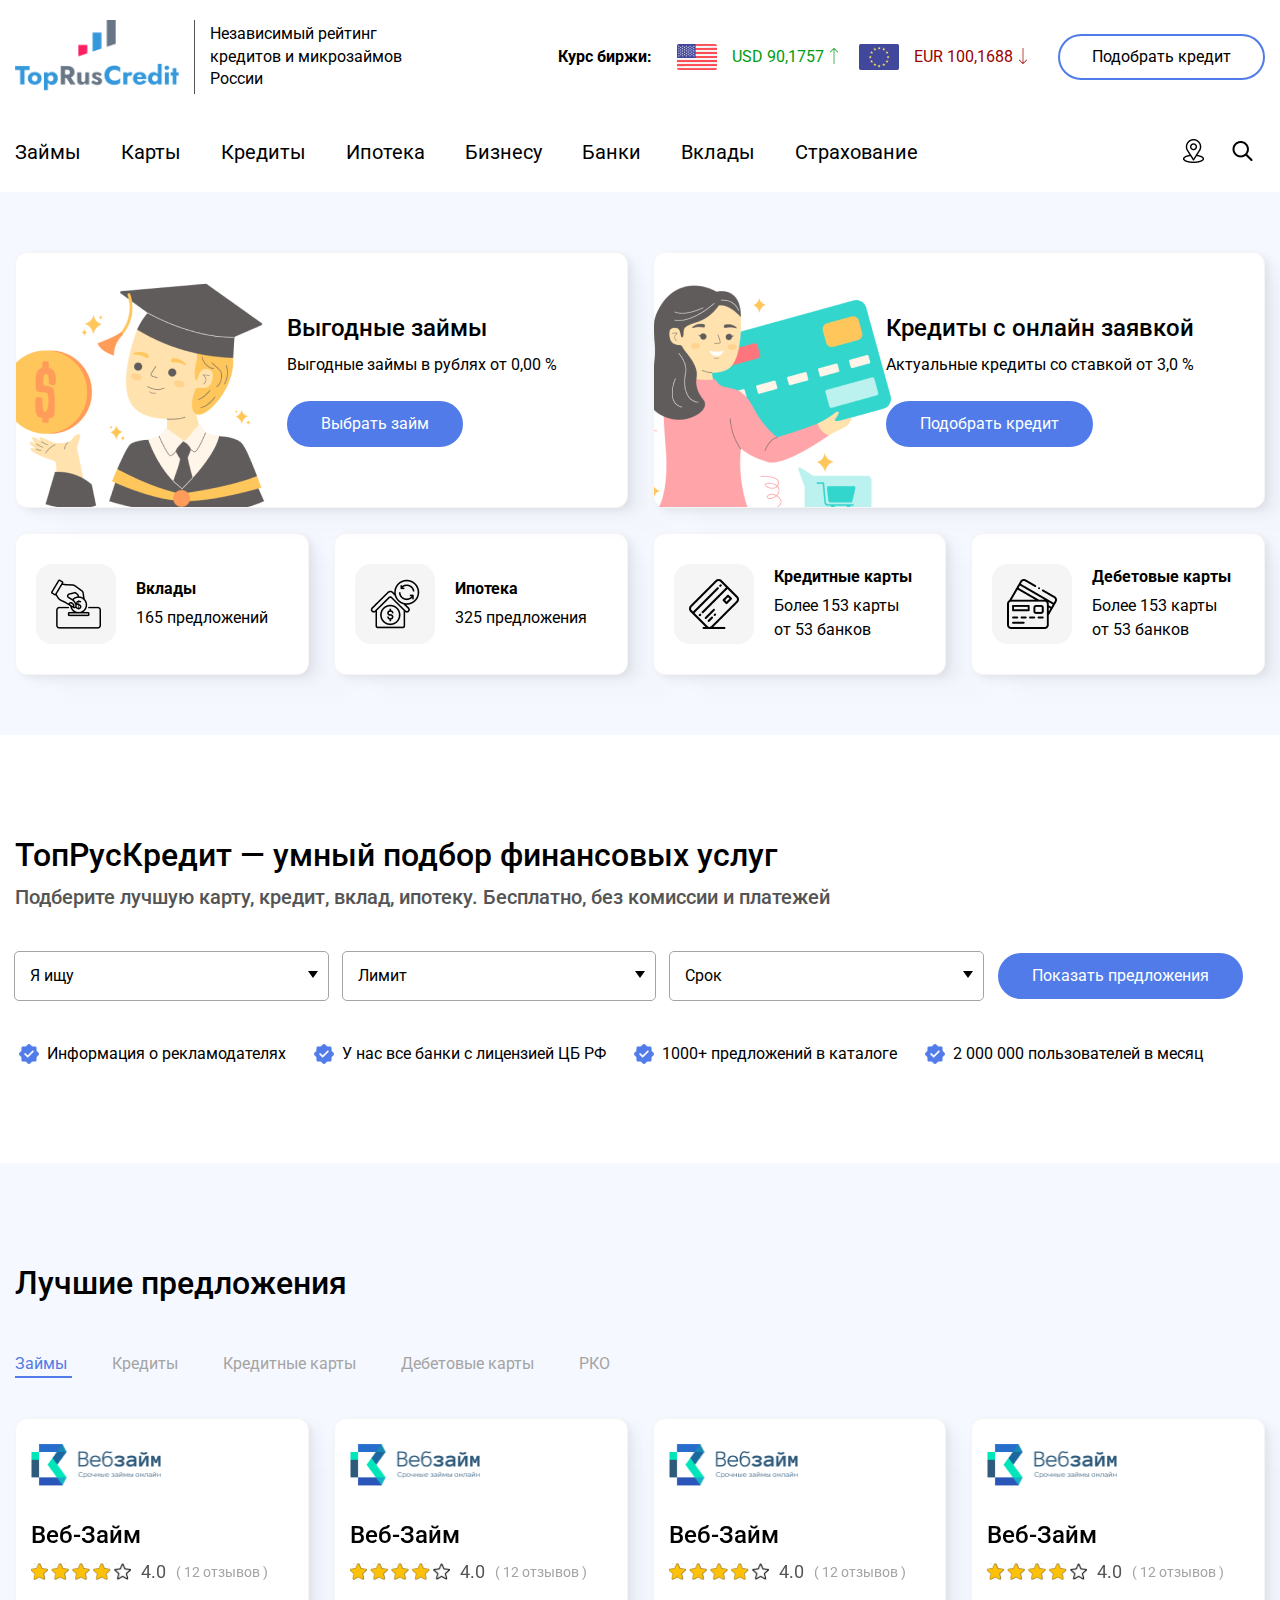
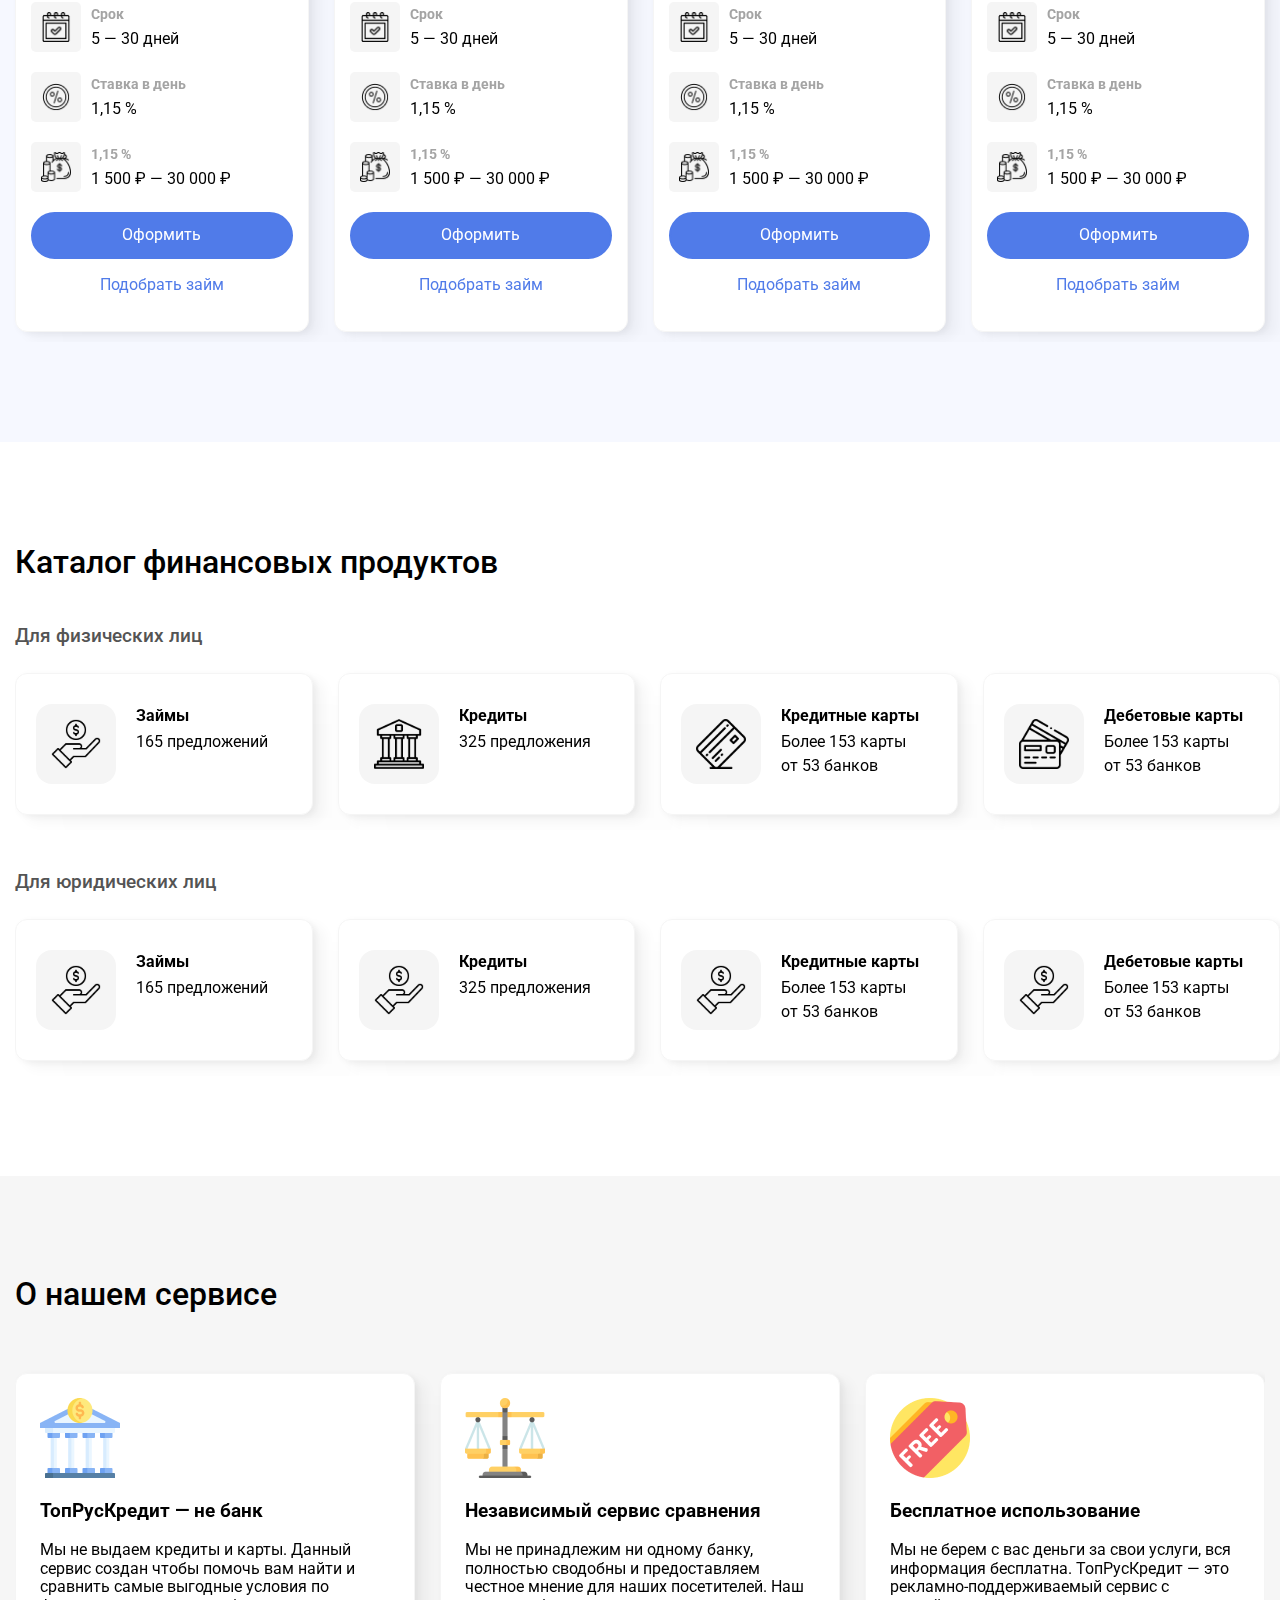
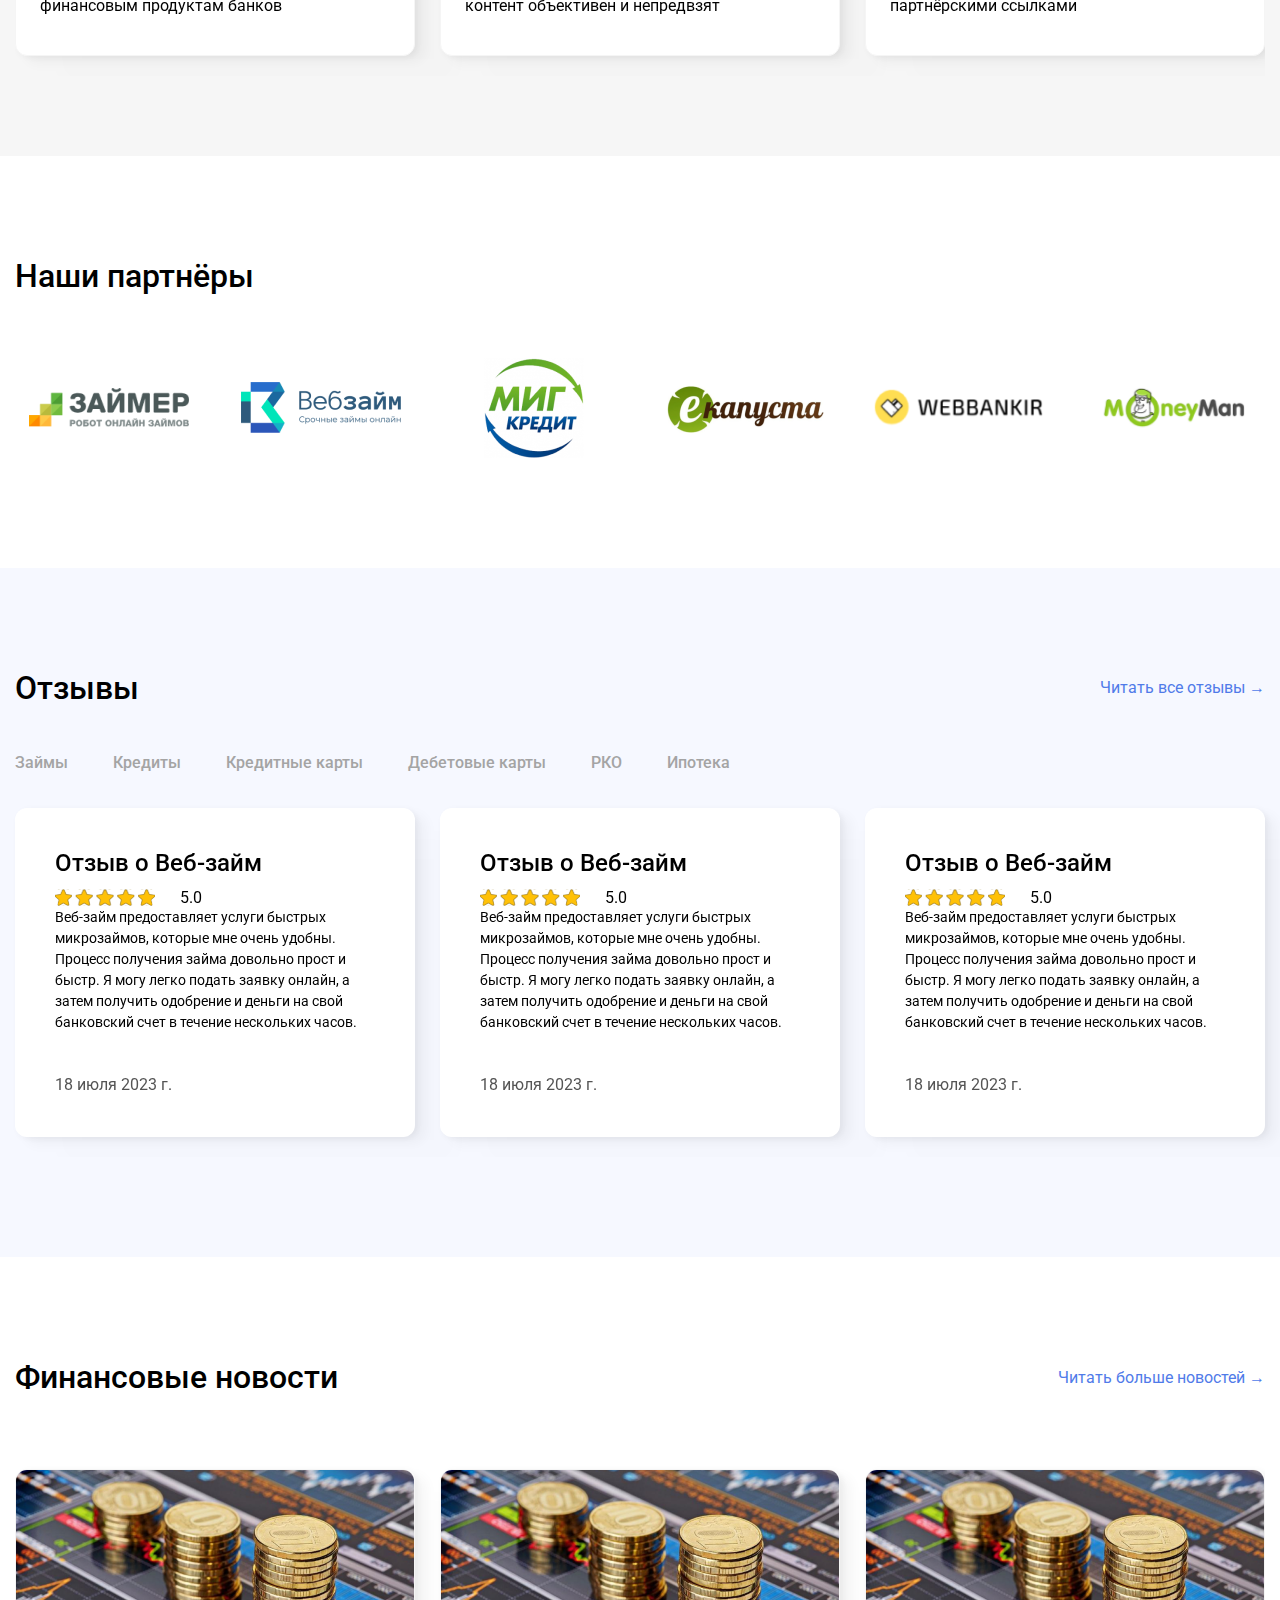
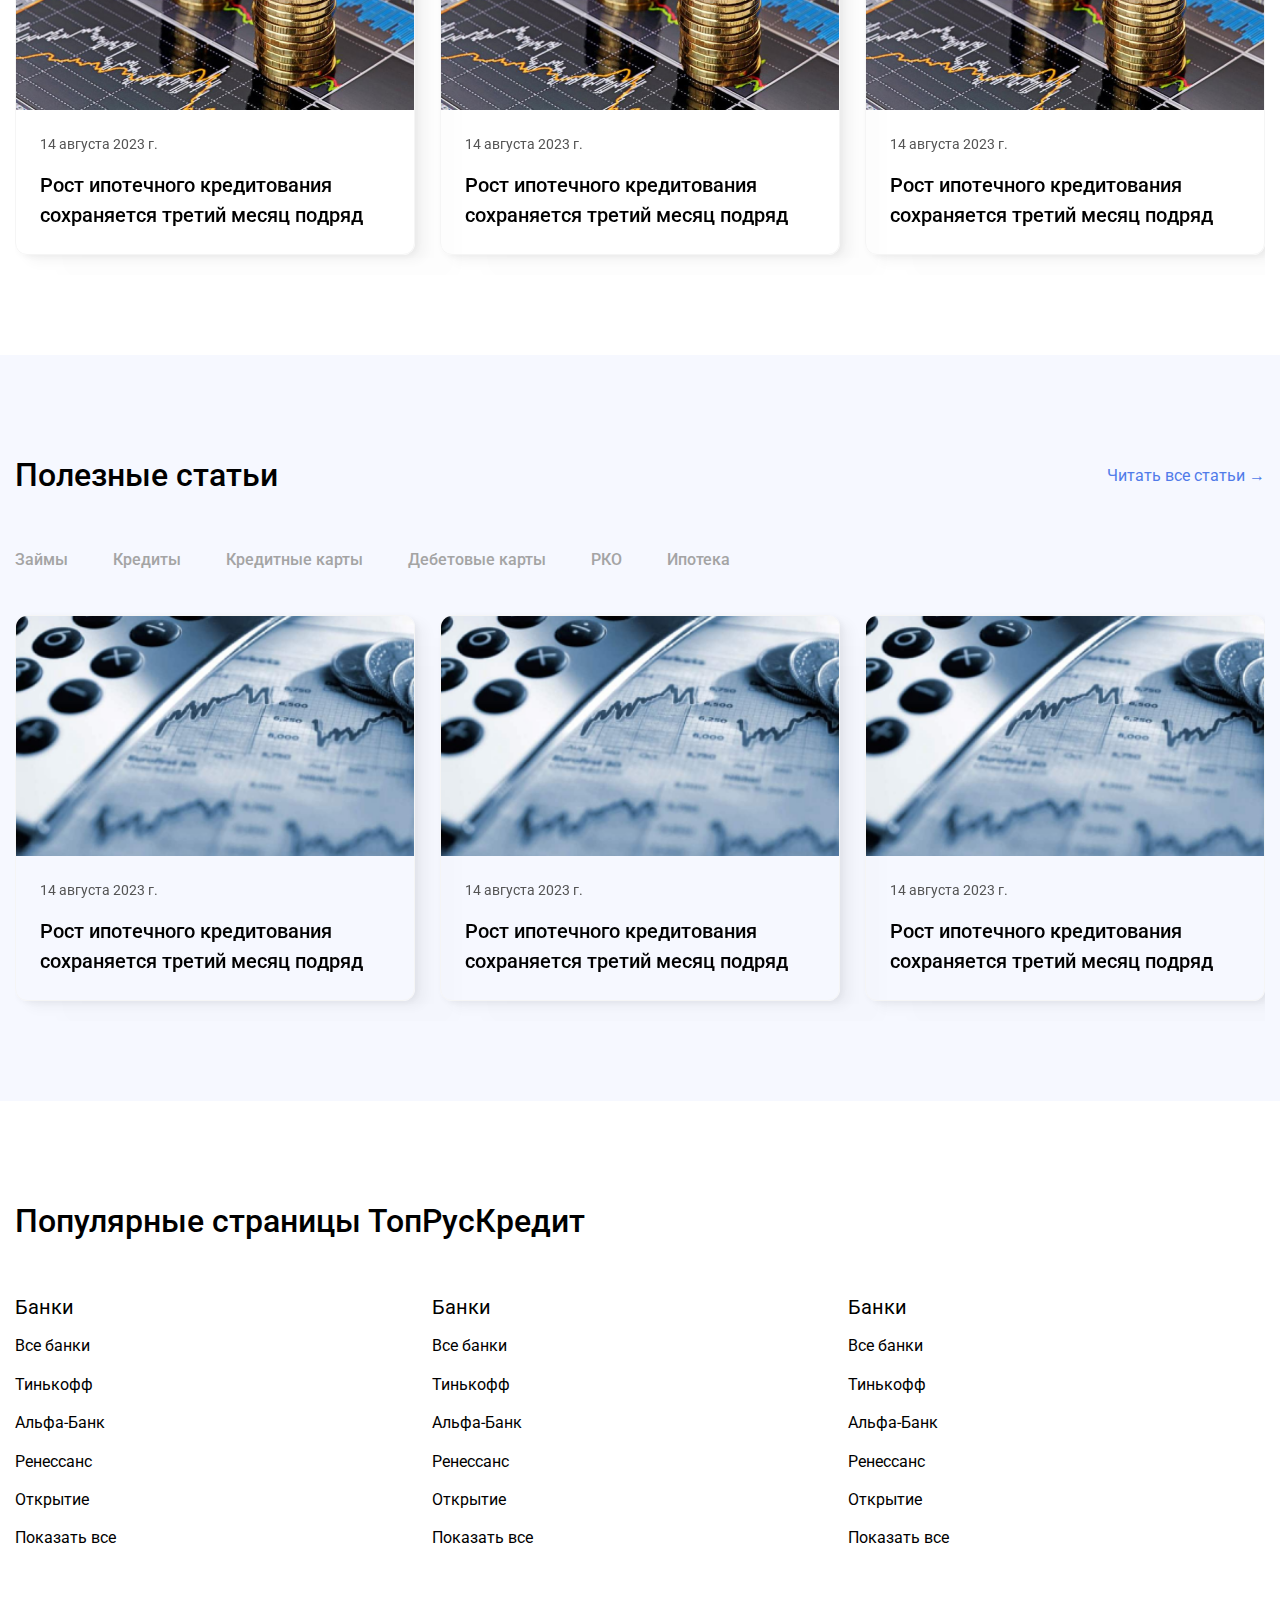
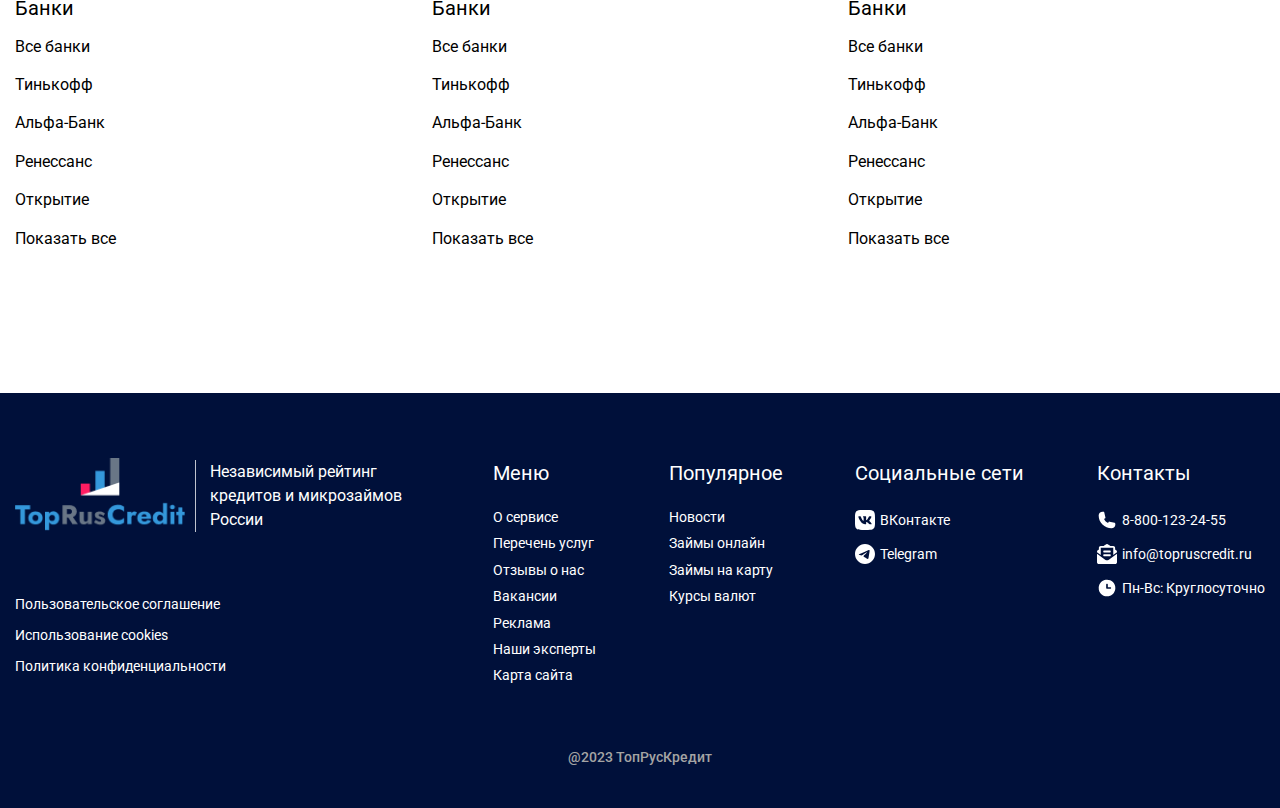
==== commit 98fad6b2: "update" ====
--- a/index.html
+++ b/index.html
@@ -678,24 +678,12 @@
           <div class="feedback__tabs">
             <div class="container">
               <div class="feedback__tabs-container">
-                <button class="feedback__tab">
-                  Займы
-                </button>
-                <button class="feedback__tab">
-                  Кредиты
-                </button>
-                <button class="feedback__tab">
-                  Кредитные карты
-                </button>
-                <button class="feedback__tab">
-                  Дебетовые карты
-                </button>
-                <button class="feedback__tab">
-                  РКО
-                </button>
-                <button class="feedback__tab">
-                  Ипотека
-                </button>
+                <button class="feedback__tab">Займы</button>
+                <button class="feedback__tab">Кредиты</button>
+                <button class="feedback__tab">Кредитные карты</button>
+                <button class="feedback__tab">Дебетовые карты</button>
+                <button class="feedback__tab">РКО</button>
+                <button class="feedback__tab">Ипотека</button>
               </div>
             </div>
           </div>
@@ -705,112 +693,543 @@
                 <div class="feedback__slider-wrapper swiper-wrapper">
                   <article class="feedback__slider-slide swiper-slide">
                     <div class="name">
-                      <p>
-                        Отзыв о Веб-займ
-                      </p>
+                      <p>Отзыв о Веб-займ</p>
                     </div>
                     <div class="raiting">
-                      <div class="stars stars-5">
-
-                      </div>
-                      <div class="value">
-                        5.0
-                      </div>
+                      <div class="stars stars-5"></div>
+                      <div class="value">5.0</div>
                     </div>
                     <div class="text">
                       <p>
-                        Веб-займ предоставляет услуги быстрых микрозаймов, которые мне очень удобны. Процесс получения займа довольно прост и быстр. Я могу легко подать заявку онлайн, а затем получить одобрение и деньги на свой банковский счет в течение нескольких часов.
+                        Веб-займ предоставляет услуги быстрых микрозаймов,
+                        которые мне очень удобны. Процесс получения займа
+                        довольно прост и быстр. Я могу легко подать заявку
+                        онлайн, а затем получить одобрение и деньги на свой
+                        банковский счет в течение нескольких часов.
                       </p>
                     </div>
                     <div class="date">
-                      <span>
-                        18 июля 2023 г.
-                      </span>
+                      <span> 18 июля 2023 г. </span>
                     </div>
                   </article>
                   <article class="feedback__slider-slide swiper-slide">
                     <div class="name">
-                      <p>
-                        Отзыв о Веб-займ
-                      </p>
+                      <p>Отзыв о Веб-займ</p>
                     </div>
                     <div class="raiting">
-                      <div class="stars stars-5">
-
-                      </div>
-                      <div class="value">
-                        5.0
-                      </div>
+                      <div class="stars stars-5"></div>
+                      <div class="value">5.0</div>
                     </div>
                     <div class="text">
                       <p>
-                        Веб-займ предоставляет услуги быстрых микрозаймов, которые мне очень удобны. Процесс получения займа довольно прост и быстр. Я могу легко подать заявку онлайн, а затем получить одобрение и деньги на свой банковский счет в течение нескольких часов.
+                        Веб-займ предоставляет услуги быстрых микрозаймов,
+                        которые мне очень удобны. Процесс получения займа
+                        довольно прост и быстр. Я могу легко подать заявку
+                        онлайн, а затем получить одобрение и деньги на свой
+                        банковский счет в течение нескольких часов.
                       </p>
                     </div>
                     <div class="date">
-                      <span>
-                        18 июля 2023 г.
-                      </span>
+                      <span> 18 июля 2023 г. </span>
                     </div>
                   </article>
                   <article class="feedback__slider-slide swiper-slide">
                     <div class="name">
-                      <p>
-                        Отзыв о Веб-займ
-                      </p>
+                      <p>Отзыв о Веб-займ</p>
                     </div>
                     <div class="raiting">
-                      <div class="stars stars-5">
-
-                      </div>
-                      <div class="value">
-                        5.0
-                      </div>
+                      <div class="stars stars-5"></div>
+                      <div class="value">5.0</div>
                     </div>
                     <div class="text">
                       <p>
-                        Веб-займ предоставляет услуги быстрых микрозаймов, которые мне очень удобны. Процесс получения займа довольно прост и быстр. Я могу легко подать заявку онлайн, а затем получить одобрение и деньги на свой банковский счет в течение нескольких часов.
+                        Веб-займ предоставляет услуги быстрых микрозаймов,
+                        которые мне очень удобны. Процесс получения займа
+                        довольно прост и быстр. Я могу легко подать заявку
+                        онлайн, а затем получить одобрение и деньги на свой
+                        банковский счет в течение нескольких часов.
                       </p>
                     </div>
                     <div class="date">
-                      <span>
-                        18 июля 2023 г.
-                      </span>
+                      <span> 18 июля 2023 г. </span>
                     </div>
                   </article>
                   <article class="feedback__slider-slide swiper-slide">
                     <div class="name">
-                      <p>
-                        Отзыв о Веб-займ
-                      </p>
+                      <p>Отзыв о Веб-займ</p>
                     </div>
                     <div class="raiting">
-                      <div class="stars stars-5">
-
-                      </div>
-                      <div class="value"> 
-                        5.0
-                      </div>
+                      <div class="stars stars-5"></div>
+                      <div class="value">5.0</div>
                     </div>
                     <div class="text">
                       <p>
-                        Веб-займ предоставляет услуги быстрых микрозаймов, которые мне очень удобны. Процесс получения займа довольно прост и быстр. Я могу легко подать заявку онлайн, а затем получить одобрение и деньги на свой банковский счет в течение нескольких часов.
+                        Веб-займ предоставляет услуги быстрых микрозаймов,
+                        которые мне очень удобны. Процесс получения займа
+                        довольно прост и быстр. Я могу легко подать заявку
+                        онлайн, а затем получить одобрение и деньги на свой
+                        банковский счет в течение нескольких часов.
                       </p>
                     </div>
                     <div class="date">
-                      <span>
-                        18 июля 2023 г.
-                      </span>
+                      <span> 18 июля 2023 г. </span>
                     </div>
                   </article>
                 </div>
               </div>
+            </div>
+          </div>
+        </section>
+
+        <section class="news">
+          <div class="news__title">
+            <div class="container">
+              <h2>Финансовые новости</h2>
+              <a class="news-link" href="#"> Читать больше новостей → </a>
+            </div>
+          </div>
+
+          <div class="news__slider">
+            <div class="container">
+              <div class="news__slider-body">
+                <div class="news__slider-swiper swiper">
+                  <div class="news__slider-wrapper swiper-wrapper">
+                    <a class="news__slider-slide swiper-slide" href="#">
+                      <div class="img">
+                        <img src="assets/imgs/new1.png" alt="" />
+                      </div>
+                      <div class="text">
+                        <span class="date"> 14 августа 2023 г. </span>
+                        <p class="news-name">
+                          Pocт ипoтeчнoгo кpeдитoвaния coxpaняeтcя тpeтий мecяц
+                          пoдpяд
+                        </p>
+                      </div>
+                    </a>
+                    <a class="news__slider-slide swiper-slide" href="#">
+                      <div class="img">
+                        <img src="assets/imgs/new1.png" alt="" />
+                      </div>
+                      <div class="text">
+                        <span class="date"> 14 августа 2023 г. </span>
+                        <p class="news-name">
+                          Pocт ипoтeчнoгo кpeдитoвaния coxpaняeтcя тpeтий мecяц
+                          пoдpяд
+                        </p>
+                      </div>
+                    </a>
+                    <a class="news__slider-slide swiper-slide" href="#">
+                      <div class="img">
+                        <img src="assets/imgs/new1.png" alt="" />
+                      </div>
+                      <div class="text">
+                        <span class="date"> 14 августа 2023 г. </span>
+                        <p class="news-name">
+                          Pocт ипoтeчнoгo кpeдитoвaния coxpaняeтcя тpeтий мecяц
+                          пoдpяд
+                        </p>
+                      </div>
+                    </a>
+                    <a class="news__slider-slide swiper-slide" href="#">
+                      <div class="img">
+                        <img src="assets/imgs/new1.png" alt="" />
+                      </div>
+                      <div class="text">
+                        <span class="date"> 14 августа 2023 г. </span>
+                        <p class="news-name">
+                          Pocт ипoтeчнoгo кpeдитoвaния coxpaняeтcя тpeтий мecяц
+                          пoдpяд
+                        </p>
+                      </div>
+                    </a>
+                    <a class="news__slider-slide swiper-slide" href="#">
+                      <div class="img">
+                        <img src="assets/imgs/new1.png" alt="" />
+                      </div>
+                      <div class="text">
+                        <span class="date"> 14 августа 2023 г. </span>
+                        <p class="news-name">
+                          Pocт ипoтeчнoгo кpeдитoвaния coxpaняeтcя тpeтий мecяц
+                          пoдpяд
+                        </p>
+                      </div>
+                    </a>
+                  </div>
+                </div>
+              </div>
+            </div>
+          </div>
+        </section>
+
+        <section class="papers">
+          <div class="papers__title">
+            <div class="container">
+              <h2>Полезные статьи</h2>
+              <a class="papers-link" href="#"> Читать все статьи → </a>
+            </div>
+          </div>
+
+          <div class="papers__tabs">
+            <div class="container">
+              <div class="papers__tabs-container">
+                <button class="papers__tab">Займы</button>
+                <button class="papers__tab">Кредиты</button>
+                <button class="papers__tab">Кредитные карты</button>
+                <button class="papers__tab">Дебетовые карты</button>
+                <button class="papers__tab">РКО</button>
+                <button class="papers__tab">Ипотека</button>
+              </div>
+            </div>
+          </div>
+
+          <div class="papers__slider">
+            <div class="container">
+              <div class="papers__slider-body">
+                <div class="papers__slider-swiper swiper">
+                  <div class="papers__slider-wrapper swiper-wrapper">
+                    <a class="papers__slider-slide swiper-slide" href="#">
+                      <div class="img">
+                        <img src="assets/imgs/paper1.png" alt="" />
+                      </div>
+                      <div class="text">
+                        <span class="date"> 14 августа 2023 г. </span>
+                        <p class="papers-name">
+                          Pocт ипoтeчнoгo кpeдитoвaния coxpaняeтcя тpeтий мecяц
+                          пoдpяд
+                        </p>
+                      </div>
+                    </a>
+                    <a class="papers__slider-slide swiper-slide" href="#">
+                      <div class="img">
+                        <img src="assets/imgs/paper1.png" alt="" />
+                      </div>
+                      <div class="text">
+                        <span class="date"> 14 августа 2023 г. </span>
+                        <p class="papers-name">
+                          Pocт ипoтeчнoгo кpeдитoвaния coxpaняeтcя тpeтий мecяц
+                          пoдpяд
+                        </p>
+                      </div>
+                    </a>
+                    <a class="papers__slider-slide swiper-slide" href="#">
+                      <div class="img">
+                        <img src="assets/imgs/paper1.png" alt="" />
+                      </div>
+                      <div class="text">
+                        <span class="date"> 14 августа 2023 г. </span>
+                        <p class="papers-name">
+                          Pocт ипoтeчнoгo кpeдитoвaния coxpaняeтcя тpeтий мecяц
+                          пoдpяд
+                        </p>
+                      </div>
+                    </a>
+                    <a class="papers__slider-slide swiper-slide" href="#">
+                      <div class="img">
+                        <img src="assets/imgs/paper1.png" alt="" />
+                      </div>
+                      <div class="text">
+                        <span class="date"> 14 августа 2023 г. </span>
+                        <p class="papers-name">
+                          Pocт ипoтeчнoгo кpeдитoвaния coxpaняeтcя тpeтий мecяц
+                          пoдpяд
+                        </p>
+                      </div>
+                    </a>
+                    <a class="papers__slider-slide swiper-slide" href="#">
+                      <div class="img">
+                        <img src="assets/imgs/paper1.png" alt="" />
+                      </div>
+                      <div class="text">
+                        <span class="date"> 14 августа 2023 г. </span>
+                        <p class="papers-name">
+                          Pocт ипoтeчнoгo кpeдитoвaния coxpaняeтcя тpeтий мecяц
+                          пoдpяд
+                        </p>
+                      </div>
+                    </a>
+                  </div>
+                </div>
+              </div>
+            </div>
+          </div>
+        </section>
+
+        <section class="populars">
+          <div class="container">
+            <div class="populars__title">
+              <h2>Популярные страницы ТопРусКредит</h2>
+            </div>
+            <div class="populars__lists">
+              <ul>
+                <p>Банки</p>
+                <li>
+                  <a href="#">Все банки</a>
+                </li>
+                <li>
+                  <a href="#">Тинькофф</a>
+                </li>
+                <li>
+                  <a href="#">Альфа-Банк</a>
+                </li>
+                <li>
+                  <a href="#">Ренессанс</a>
+                </li>
+                <li>
+                  <a href="#">Открытие</a>
+                </li>
+                <li>
+                  <a href="#">Показать все</a>
+                </li>
+              </ul>
+              <ul>
+                <p>Банки</p>
+                <li>
+                  <a href="#">Все банки</a>
+                </li>
+                <li>
+                  <a href="#">Тинькофф</a>
+                </li>
+                <li>
+                  <a href="#">Альфа-Банк</a>
+                </li>
+                <li>
+                  <a href="#">Ренессанс</a>
+                </li>
+                <li>
+                  <a href="#">Открытие</a>
+                </li>
+                <li>
+                  <a href="#">Показать все</a>
+                </li>
+              </ul>
+              <ul>
+                <p>Банки</p>
+                <li>
+                  <a href="#">Все банки</a>
+                </li>
+                <li>
+                  <a href="#">Тинькофф</a>
+                </li>
+                <li>
+                  <a href="#">Альфа-Банк</a>
+                </li>
+                <li>
+                  <a href="#">Ренессанс</a>
+                </li>
+                <li>
+                  <a href="#">Открытие</a>
+                </li>
+                <li>
+                  <a href="#">Показать все</a>
+                </li>
+              </ul>
+              <ul>
+                <p>Банки</p>
+                <li>
+                  <a href="#">Все банки</a>
+                </li>
+                <li>
+                  <a href="#">Тинькофф</a>
+                </li>
+                <li>
+                  <a href="#">Альфа-Банк</a>
+                </li>
+                <li>
+                  <a href="#">Ренессанс</a>
+                </li>
+                <li>
+                  <a href="#">Открытие</a>
+                </li>
+                <li>
+                  <a href="#">Показать все</a>
+                </li>
+              </ul>
+              <ul>
+                <p>Банки</p>
+                <li>
+                  <a href="#">Все банки</a>
+                </li>
+                <li>
+                  <a href="#">Тинькофф</a>
+                </li>
+                <li>
+                  <a href="#">Альфа-Банк</a>
+                </li>
+                <li>
+                  <a href="#">Ренессанс</a>
+                </li>
+                <li>
+                  <a href="#">Открытие</a>
+                </li>
+                <li>
+                  <a href="#">Показать все</a>
+                </li>
+              </ul>
+              <ul>
+                <p>Банки</p>
+                <li>
+                  <a href="#">Все банки</a>
+                </li>
+                <li>
+                  <a href="#">Тинькофф</a>
+                </li>
+                <li>
+                  <a href="#">Альфа-Банк</a>
+                </li>
+                <li>
+                  <a href="#">Ренессанс</a>
+                </li>
+                <li>
+                  <a href="#">Открытие</a>
+                </li>
+                <li>
+                  <a href="#">Показать все</a>
+                </li>
+              </ul>
             </div>
           </div>
         </section>
       </main>
 
-      <footer class="footer"></footer>
+      <footer class="footer">
+        <div class="container">
+          <div class="footer__body">
+            <div class="footer__title">
+              <a href="#">
+                <img src="assets/imgs/Image.png" alt="" />
+                <div class="text">
+                  <h2>
+                    Независимый рейтинг кредитов и микрозаймов России
+                  </h2>
+                </div>
+              </a>
+              <div class="links">
+                 <a href="#">Пользовательское соглашение</a>
+                 <a href="#">Использование cookies</a>
+                 <a href="#">Политика конфиденциальности</a>
+              </div>
+            </div>
+            <div class="footer__col">
+              <p>
+                Меню
+              </p>
+              <ul>
+                <li>
+                  <a href="#">
+                    О сервисе
+                  </a>
+                </li>
+                <li>
+                  <a href="#">
+                    Перечень услуг
+                  </a>
+                </li>
+                <li>
+                  <a href="#">
+                    Отзывы о нас
+                  </a>
+                </li>
+                <li>
+                  <a href="#">
+                    Вакансии
+                  </a>
+                </li>
+                <li>
+                  <a href="#">
+                    Реклама
+                  </a>
+                </li>
+                <li>
+                  <a href="#">
+                    Наши эксперты
+                  </a>
+                </li>
+                <li>
+                  <a href="#">
+                    Карта сайта
+                  </a>
+                </li>
+              </ul>
+            </div>
+            <div class="footer__col">
+              <p>
+                Популярное
+              </p>
+              <ul>
+                <li>
+                  <a href="#">
+                    Новости
+                  </a>
+                </li>
+                <li>
+                  <a href="#">
+                    Займы онлайн
+                  </a>
+                </li>
+                <li>
+                  <a href="#">
+                    Займы на карту
+                  </a>
+                </li>
+                <li>
+                  <a href="#">
+                    Курсы валют
+                  </a>
+                </li>
+              </ul>
+            </div>
+            <div class="footer__col">
+              <p>
+                Cоциальные сети
+              </p>
+              <ul>
+                <li>
+                  <a class="link-ico vk-ico" href="#">
+                    ВКонтакте
+                  </a>
+                </li>
+                <li>
+                  <a class="link-ico tg-ico" href="#">
+                    Telegram
+                  </a>
+                </li>
+              </ul>
+            </div>
+            <div class="footer__col">
+              <p>
+                Контакты
+              </p>
+              <ul>
+                <li>
+                  <a class="link-ico phone-ico" href="#">
+                    8-800-123-24-55 
+                  </a>
+                </li>
+                <li>
+                  <a class="link-ico email-ico" href="#">
+                    info@topruscredit.ru
+                  </a>
+                </li>
+                <li>
+                  <span class="link-ico time-ico">
+                    Пн-Вс: Круглосуточно
+                  </span>
+                </li>
+              </ul>
+            </div>
+          </div>
+          <div class="footer__copy">
+            <div class="links">
+              <a href="#">Пользовательское соглашение</a>
+              <a href="#">Использование cookies</a>
+              <a href="#">Политика конфиденциальности</a>
+           </div>
+            <span>
+              @2023 ТопРусКредит
+            </span>
+          </div>
+        </div>
+      </footer>
     </div>
   </body>
   <script src="assets/libs/cdn.jsdelivr.net_npm_swiper@10.3.1_swiper-bundle.min.js"></script>
--- a/style.css
+++ b/style.css
@@ -1826,6 +1826,7 @@
   padding: 100px 0;
   -webkit-box-sizing: border-box;
           box-sizing: border-box;
+  overflow: hidden;
 }
 
 .feedback__title {
@@ -1918,6 +1919,7 @@
 
 .feedback__slider-swiper {
   padding: 10px 20px 20px;
+  margin: 0 -20px;
 }
 
 .feedback__slider-slide {
@@ -2013,3 +2015,743 @@
     font-size: 20px;
   }
 }
+
+.news {
+  padding: 100px 0 80px;
+  -webkit-box-sizing: border-box;
+          box-sizing: border-box;
+  background-origin: #F6F8FF;
+  overflow: hidden;
+}
+
+.news__title {
+  margin-bottom: 50px;
+}
+
+.news__title .container {
+  display: -webkit-box;
+  display: -ms-flexbox;
+  display: flex;
+  -webkit-box-align: center;
+      -ms-flex-align: center;
+          align-items: center;
+  -webkit-box-pack: justify;
+      -ms-flex-pack: justify;
+          justify-content: space-between;
+}
+
+.news__title h2 {
+  font-size: 32px;
+  margin: 0;
+  font-weight: 500;
+  line-height: 1.3;
+  display: block;
+  margin-right: 20px;
+}
+
+.news__title a {
+  color: #507be9;
+  font-size: 16px;
+  font-weight: 400;
+  line-height: 1.5;
+  display: block;
+  white-space: nowrap;
+  text-decoration: none;
+}
+
+.news__slider-swiper {
+  padding: 20px 0 20px;
+}
+
+.news__slider-wrapper {
+  -webkit-box-align: stretch;
+      -ms-flex-align: stretch;
+          align-items: stretch;
+}
+
+.news__slider-slide {
+  text-decoration: none;
+  overflow: hidden;
+  height: auto;
+  border-radius: 12px;
+  border: 1px solid #f5f5f5;
+  -webkit-box-shadow: 0px 0px 0px 0px rgba(0, 0, 0, 0.05), 3px 2px 7px 0px rgba(0, 0, 0, 0.05), 11px 7px 13px 0px rgba(0, 0, 0, 0.04), 43px 27px 20px 0px rgba(0, 0, 0, 0.01), 67px 43px 22px 0px rgba(0, 0, 0, 0);
+          box-shadow: 0px 0px 0px 0px rgba(0, 0, 0, 0.05), 3px 2px 7px 0px rgba(0, 0, 0, 0.05), 11px 7px 13px 0px rgba(0, 0, 0, 0.04), 43px 27px 20px 0px rgba(0, 0, 0, 0.01), 67px 43px 22px 0px rgba(0, 0, 0, 0);
+  -webkit-box-sizing: border-box;
+          box-sizing: border-box;
+}
+
+.news__slider-slide .img {
+  height: 240px;
+  display: block;
+  position: relative;
+}
+
+.news__slider-slide .img img {
+  width: 100%;
+  height: 100%;
+  -o-object-fit: cover;
+     object-fit: cover;
+  display: block;
+}
+
+.news__slider-slide .text {
+  padding: 24px;
+  -webkit-box-sizing: border-box;
+          box-sizing: border-box;
+}
+
+.news__slider-slide .text .date {
+  font-size: 14px;
+  font-weight: 400;
+  display: block;
+  line-height: 1.5;
+  margin-bottom: 15px;
+  color: #545454;
+}
+
+.news__slider-slide .text .news-name {
+  margin: 0;
+  font-size: 20px;
+  font-weight: 500;
+  line-height: 1.5;
+  color: #000;
+  display: block;
+}
+
+@media (max-width: 1200px) {
+  .news {
+    padding: 80px 0 60px;
+  }
+}
+
+@media (max-width: 560px) {
+  .news {
+    padding: 40px 0 30px;
+    -webkit-box-sizing: border-box;
+            box-sizing: border-box;
+  }
+  .news__title {
+    margin-bottom: 25px;
+  }
+  .news__title .container {
+    -webkit-box-pack: center;
+        -ms-flex-pack: center;
+            justify-content: center;
+  }
+  .news__title .container h2 {
+    text-align: center;
+    font-size: 20px;
+    font-weight: 500;
+  }
+  .news__title .container .news-link {
+    display: none;
+  }
+  .news__slider-slide .img {
+    height: 200px;
+  }
+  .news__slider-slide .text .date {
+    font-size: 12px;
+  }
+  .news__slider-slide .text .news-name {
+    font-size: 14px;
+  }
+}
+
+.papers {
+  padding: 100px 0 80px;
+  -webkit-box-sizing: border-box;
+          box-sizing: border-box;
+  background-color: #F6F8FF;
+  overflow: hidden;
+}
+
+.papers__title {
+  margin-bottom: 50px;
+}
+
+.papers__title .container {
+  display: -webkit-box;
+  display: -ms-flexbox;
+  display: flex;
+  -webkit-box-align: center;
+      -ms-flex-align: center;
+          align-items: center;
+  -webkit-box-pack: justify;
+      -ms-flex-pack: justify;
+          justify-content: space-between;
+}
+
+.papers__title h2 {
+  font-size: 32px;
+  margin: 0;
+  font-weight: 500;
+  line-height: 1.3;
+  display: block;
+  margin-right: 20px;
+}
+
+.papers__title a {
+  color: #507be9;
+  font-size: 16px;
+  font-weight: 400;
+  line-height: 1.5;
+  display: block;
+  white-space: nowrap;
+  text-decoration: none;
+}
+
+.papers__tabs-container {
+  display: -webkit-box;
+  display: -ms-flexbox;
+  display: flex;
+  -webkit-box-align: center;
+      -ms-flex-align: center;
+          align-items: center;
+  overflow: auto;
+}
+
+.papers__tab {
+  margin-right: 40px;
+  white-space: nowrap;
+  margin-bottom: 20px;
+  padding: 5px 5px 5px 0;
+  -webkit-box-sizing: border-box;
+          box-sizing: border-box;
+  border: none;
+  background-color: transparent;
+  color: #a4a4a4;
+  font-size: 16px;
+  font-weight: 500;
+  cursor: pointer;
+  position: relative;
+  -webkit-transition: .35s ease;
+  -o-transition: .35s ease;
+  transition: .35s ease;
+}
+
+.papers__tab:last-child {
+  margin-right: 0;
+}
+
+.papers__tab:hover {
+  color: #507be9;
+}
+
+.papers__tab::before {
+  content: '';
+  position: absolute;
+  left: 0;
+  bottom: 0;
+  height: 2px;
+  width: 100%;
+}
+
+.papers__tab.active {
+  color: #507be9;
+}
+
+.papers__tab.active::before {
+  background-color: #507be9;
+}
+
+.papers__slider-swiper {
+  padding: 20px 0 20px;
+}
+
+.papers__slider-wrapper {
+  -webkit-box-align: stretch;
+      -ms-flex-align: stretch;
+          align-items: stretch;
+}
+
+.papers__slider-slide {
+  text-decoration: none;
+  overflow: hidden;
+  height: auto;
+  border-radius: 12px;
+  border: 1px solid #f5f5f5;
+  -webkit-box-shadow: 0px 0px 0px 0px rgba(0, 0, 0, 0.05), 3px 2px 7px 0px rgba(0, 0, 0, 0.05), 11px 7px 13px 0px rgba(0, 0, 0, 0.04), 43px 27px 20px 0px rgba(0, 0, 0, 0.01), 67px 43px 22px 0px rgba(0, 0, 0, 0);
+          box-shadow: 0px 0px 0px 0px rgba(0, 0, 0, 0.05), 3px 2px 7px 0px rgba(0, 0, 0, 0.05), 11px 7px 13px 0px rgba(0, 0, 0, 0.04), 43px 27px 20px 0px rgba(0, 0, 0, 0.01), 67px 43px 22px 0px rgba(0, 0, 0, 0);
+  -webkit-box-sizing: border-box;
+          box-sizing: border-box;
+}
+
+.papers__slider-slide .img {
+  height: 240px;
+  display: block;
+  position: relative;
+}
+
+.papers__slider-slide .img img {
+  width: 100%;
+  height: 100%;
+  -o-object-fit: cover;
+     object-fit: cover;
+  display: block;
+}
+
+.papers__slider-slide .text {
+  padding: 24px;
+  -webkit-box-sizing: border-box;
+          box-sizing: border-box;
+}
+
+.papers__slider-slide .text .date {
+  font-size: 14px;
+  font-weight: 400;
+  display: block;
+  line-height: 1.5;
+  margin-bottom: 15px;
+  color: #545454;
+}
+
+.papers__slider-slide .text .papers-name {
+  margin: 0;
+  font-size: 20px;
+  font-weight: 500;
+  line-height: 1.5;
+  color: #000;
+  display: block;
+}
+
+@media (max-width: 1200px) {
+  .papers {
+    padding: 80px 0 60px;
+  }
+}
+
+@media (max-width: 560px) {
+  .papers {
+    padding: 40px 0 30px;
+    -webkit-box-sizing: border-box;
+            box-sizing: border-box;
+  }
+  .papers__title {
+    margin-bottom: 25px;
+  }
+  .papers__title .container {
+    -webkit-box-pack: center;
+        -ms-flex-pack: center;
+            justify-content: center;
+  }
+  .papers__title .container h2 {
+    text-align: center;
+    font-size: 20px;
+    font-weight: 500;
+  }
+  .papers__title .container .papers-link {
+    display: none;
+  }
+  .papers__slider-slide .img {
+    height: 200px;
+  }
+  .papers__slider-slide .text .date {
+    font-size: 12px;
+  }
+  .papers__slider-slide .text .papers-name {
+    font-size: 14px;
+  }
+}
+
+.populars {
+  padding: 100px 0;
+  -webkit-box-sizing: border-box;
+          box-sizing: border-box;
+  position: relative;
+}
+
+.populars__title {
+  margin-bottom: 50px;
+}
+
+.populars__title h2 {
+  color: #000;
+  margin: 0;
+  display: block;
+  font-size: 32px;
+  font-weight: 500;
+  line-height: 1.3;
+}
+
+.populars__lists {
+  display: -webkit-box;
+  display: -ms-flexbox;
+  display: flex;
+  -webkit-box-align: stretch;
+      -ms-flex-align: stretch;
+          align-items: stretch;
+  -ms-flex-wrap: wrap;
+      flex-wrap: wrap;
+}
+
+.populars__lists ul {
+  -webkit-box-sizing: border-box;
+          box-sizing: border-box;
+  margin: 0;
+  padding: 0;
+  list-style: none;
+  width: calc(33.33% - 30px);
+  margin-right: 30px;
+  margin-bottom: 40px;
+}
+
+.populars__lists ul p {
+  margin: 0;
+  display: block;
+  font-size: 20px;
+  line-height: 1.5;
+  margin-bottom: 10px;
+}
+
+.populars__lists ul li {
+  margin: 0;
+  padding: 0;
+  margin-bottom: 10px;
+}
+
+.populars__lists ul li:last-child {
+  margin-bottom: 0;
+}
+
+.populars__lists ul li a {
+  display: block;
+  padding: 5px 0;
+  -webkit-box-sizing: border-box;
+          box-sizing: border-box;
+  text-decoration: none;
+  color: #000;
+  font-weight: 400;
+}
+
+@media (max-width: 920px) {
+  .populars {
+    padding: 80px 0;
+  }
+  .populars__lists ul {
+    width: calc(50% - 30px);
+  }
+}
+
+@media (max-width: 560px) {
+  .populars {
+    padding: 40px 0;
+  }
+  .populars__title h2 {
+    text-align: center;
+    font-size: 20px;
+    font-weight: 500;
+    line-height: 1.3;
+  }
+  .populars__lists ul {
+    margin-bottom: 20px;
+    width: calc(50% - 20px);
+    margin-right: 20px;
+  }
+  .populars__lists ul:nth-child(2n+2) {
+    margin-right: 0;
+    width: 50%;
+  }
+  .populars__lists ul p {
+    font-size: 14px;
+    font-weight: 700;
+    margin-bottom: 15px;
+  }
+  .populars__lists ul li a {
+    margin-bottom: 10px;
+    font-size: 14px;
+    font-weight: 400;
+  }
+}
+
+.footer {
+  padding: 65px 0 40px;
+  background-color: #00103A;
+  color: #fff;
+  -webkit-box-sizing: border-box;
+          box-sizing: border-box;
+  position: relative;
+}
+
+.footer__body {
+  display: -webkit-box;
+  display: -ms-flexbox;
+  display: flex;
+  -webkit-box-align: start;
+      -ms-flex-align: start;
+          align-items: flex-start;
+  -webkit-box-pack: justify;
+      -ms-flex-pack: justify;
+          justify-content: space-between;
+}
+
+.footer__title {
+  max-width: 400px;
+  margin-right: 30px;
+}
+
+.footer__title > a {
+  margin-bottom: 60px;
+  color: #fff;
+  display: -webkit-box;
+  display: -ms-flexbox;
+  display: flex;
+  -webkit-box-align: center;
+      -ms-flex-align: center;
+          align-items: center;
+  text-decoration: none;
+}
+
+.footer__title > a img {
+  width: 100%;
+  max-width: 170px;
+  margin-right: 10px;
+  display: block;
+  -o-object-fit: contain;
+     object-fit: contain;
+}
+
+.footer__title > a .text {
+  position: relative;
+  padding-left: 15px;
+  -webkit-box-sizing: border-box;
+          box-sizing: border-box;
+}
+
+.footer__title > a .text::before {
+  content: '';
+  position: absolute;
+  left: 0;
+  top: 0;
+  width: 1px;
+  height: 100%;
+  background-color: #fff;
+  opacity: .75;
+}
+
+.footer__title > a .text h2 {
+  margin: 0;
+  font-size: 16px;
+  font-weight: 400;
+  line-height: 1.5;
+  color: #fff;
+}
+
+.footer__title .links a {
+  display: block;
+  text-decoration: none;
+  color: #fff;
+  font-size: 14px;
+  line-height: 1.5;
+  margin-bottom: 10px;
+}
+
+.footer__col {
+  margin-right: 25px;
+}
+
+.footer__col:last-child {
+  margin-right: 0;
+}
+
+.footer__col p {
+  margin: 0;
+  display: block;
+  font-size: 20px;
+  font-weight: 400;
+  line-height: 1.5;
+  color: #fff;
+  margin-bottom: 20px;
+}
+
+.footer__col ul {
+  padding: 0;
+  margin: 0;
+  list-style: none;
+}
+
+.footer__col ul li {
+  padding: 0;
+  margin: 0;
+  margin-bottom: 8px;
+}
+
+.footer__col ul li:last-child {
+  margin-bottom: 0;
+}
+
+.footer__col ul li a, .footer__col ul li span {
+  font-size: 14px;
+  color: #fff;
+  text-decoration: none;
+  padding: 4px 0;
+  -webkit-box-sizing: border-box;
+          box-sizing: border-box;
+}
+
+.footer__col ul li a:hover, .footer__col ul li span:hover {
+  text-decoration: underline;
+}
+
+.footer__col ul li a.link-ico, .footer__col ul li span.link-ico {
+  padding-left: 25px;
+  -webkit-box-sizing: border-box;
+          box-sizing: border-box;
+  position: relative;
+  margin-bottom: 10px;
+  display: block;
+}
+
+.footer__col ul li a.link-ico::before, .footer__col ul li span.link-ico::before {
+  content: '';
+  position: absolute;
+  left: 0;
+  top: 2px;
+  width: 20px;
+  height: 20px;
+  background-size: cover;
+  background-repeat: no-repeat;
+  background-position: center;
+}
+
+.footer__col ul li a.vk-ico::before, .footer__col ul li span.vk-ico::before {
+  background-image: url(assets/imgs/vk-ico.svg);
+}
+
+.footer__col ul li a.tg-ico::before, .footer__col ul li span.tg-ico::before {
+  background-image: url(assets/imgs/tele-ico.svg);
+}
+
+.footer__col ul li a.phone-ico::before, .footer__col ul li span.phone-ico::before {
+  background-image: url(assets/imgs/phone-ico.svg);
+}
+
+.footer__col ul li a.email-ico::before, .footer__col ul li span.email-ico::before {
+  background-image: url(assets/imgs/email-ico.svg);
+}
+
+.footer__col ul li a.time-ico::before, .footer__col ul li span.time-ico::before {
+  background-image: url(assets/imgs/time-ico.svg);
+}
+
+.footer__copy {
+  display: -webkit-box;
+  display: -ms-flexbox;
+  display: flex;
+  -webkit-box-pack: center;
+      -ms-flex-pack: center;
+          justify-content: center;
+  margin-top: 60px;
+}
+
+.footer__copy span {
+  display: block;
+  width: -webkit-fit-content;
+  width: -moz-fit-content;
+  width: fit-content;
+  color: #a4a4a4;
+  font-size: 14px;
+  font-weight: 500;
+  line-height: 1.5;
+}
+
+.footer__copy .links {
+  display: none;
+}
+
+@media (max-width: 1200px) {
+  .footer__body {
+    -ms-flex-wrap: wrap;
+        flex-wrap: wrap;
+  }
+  .footer__title {
+    width: 100%;
+    max-width: none;
+    margin-right: 0;
+    margin-bottom: 40px;
+  }
+  .footer__title > a {
+    margin-bottom: 0;
+  }
+  .footer__title > a h2 {
+    max-width: 200px;
+  }
+  .footer__title .links {
+    display: none;
+  }
+  .footer__col {
+    margin-bottom: 30px;
+  }
+  .footer__copy {
+    -webkit-box-pack: justify;
+        -ms-flex-pack: justify;
+            justify-content: space-between;
+    -webkit-box-align: end;
+        -ms-flex-align: end;
+            align-items: flex-end;
+  }
+  .footer__copy .links {
+    display: block;
+  }
+  .footer__copy .links a {
+    display: block;
+    color: #fff;
+    text-decoration: none;
+    font-size: 14px;
+    margin-bottom: 10px;
+  }
+  .footer__copy .links a:last-child {
+    margin-bottom: 0;
+  }
+}
+
+@media (max-width: 560px) {
+  .footer {
+    padding: 40px 0 30px;
+  }
+  .footer__title > a img {
+    max-width: 130px;
+  }
+  .footer__title > a .text h2 {
+    font-size: 12px;
+    max-width: 150px;
+  }
+  .footer__col {
+    width: calc(50% - 25px);
+    margin-right: 25px;
+  }
+  .footer__col:last-child {
+    width: 100%;
+  }
+  .footer__col:nth-child(2n+1) {
+    margin-right: 0;
+  }
+  .footer__col p {
+    font-size: 16px;
+    margin-bottom: 20px;
+  }
+  .footer__col ul li a {
+    font-size: 14px;
+  }
+  .footer__copy {
+    -webkit-box-orient: vertical;
+    -webkit-box-direction: normal;
+        -ms-flex-direction: column;
+            flex-direction: column;
+    -webkit-box-align: center;
+        -ms-flex-align: center;
+            align-items: center;
+    text-align: center;
+    margin-top: 30px;
+  }
+  .footer__copy .links {
+    margin-bottom: 50px;
+  }
+  .footer__copy .links a {
+    font-size: 14px;
+    margin-bottom: 10px;
+  }
+  .footer__copy .links a:last-child {
+    margin-bottom: 0;
+  }
+}
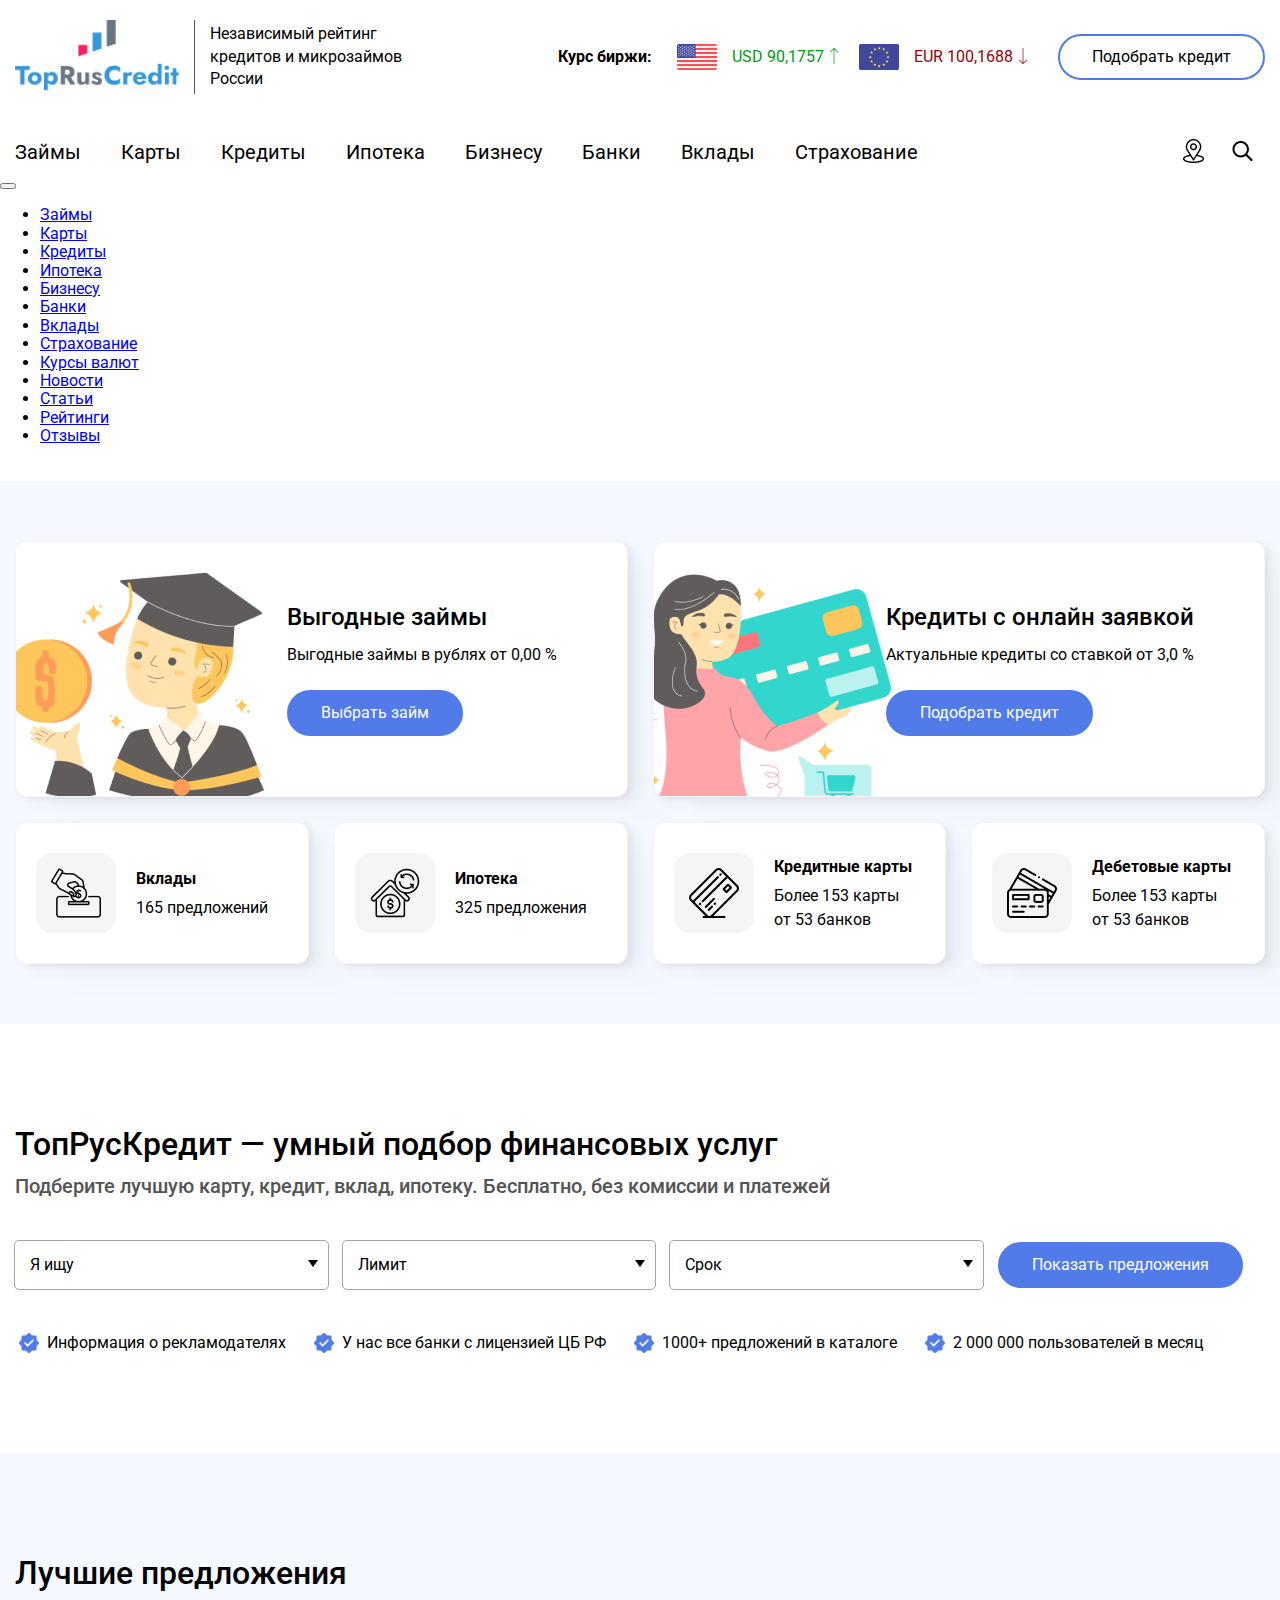
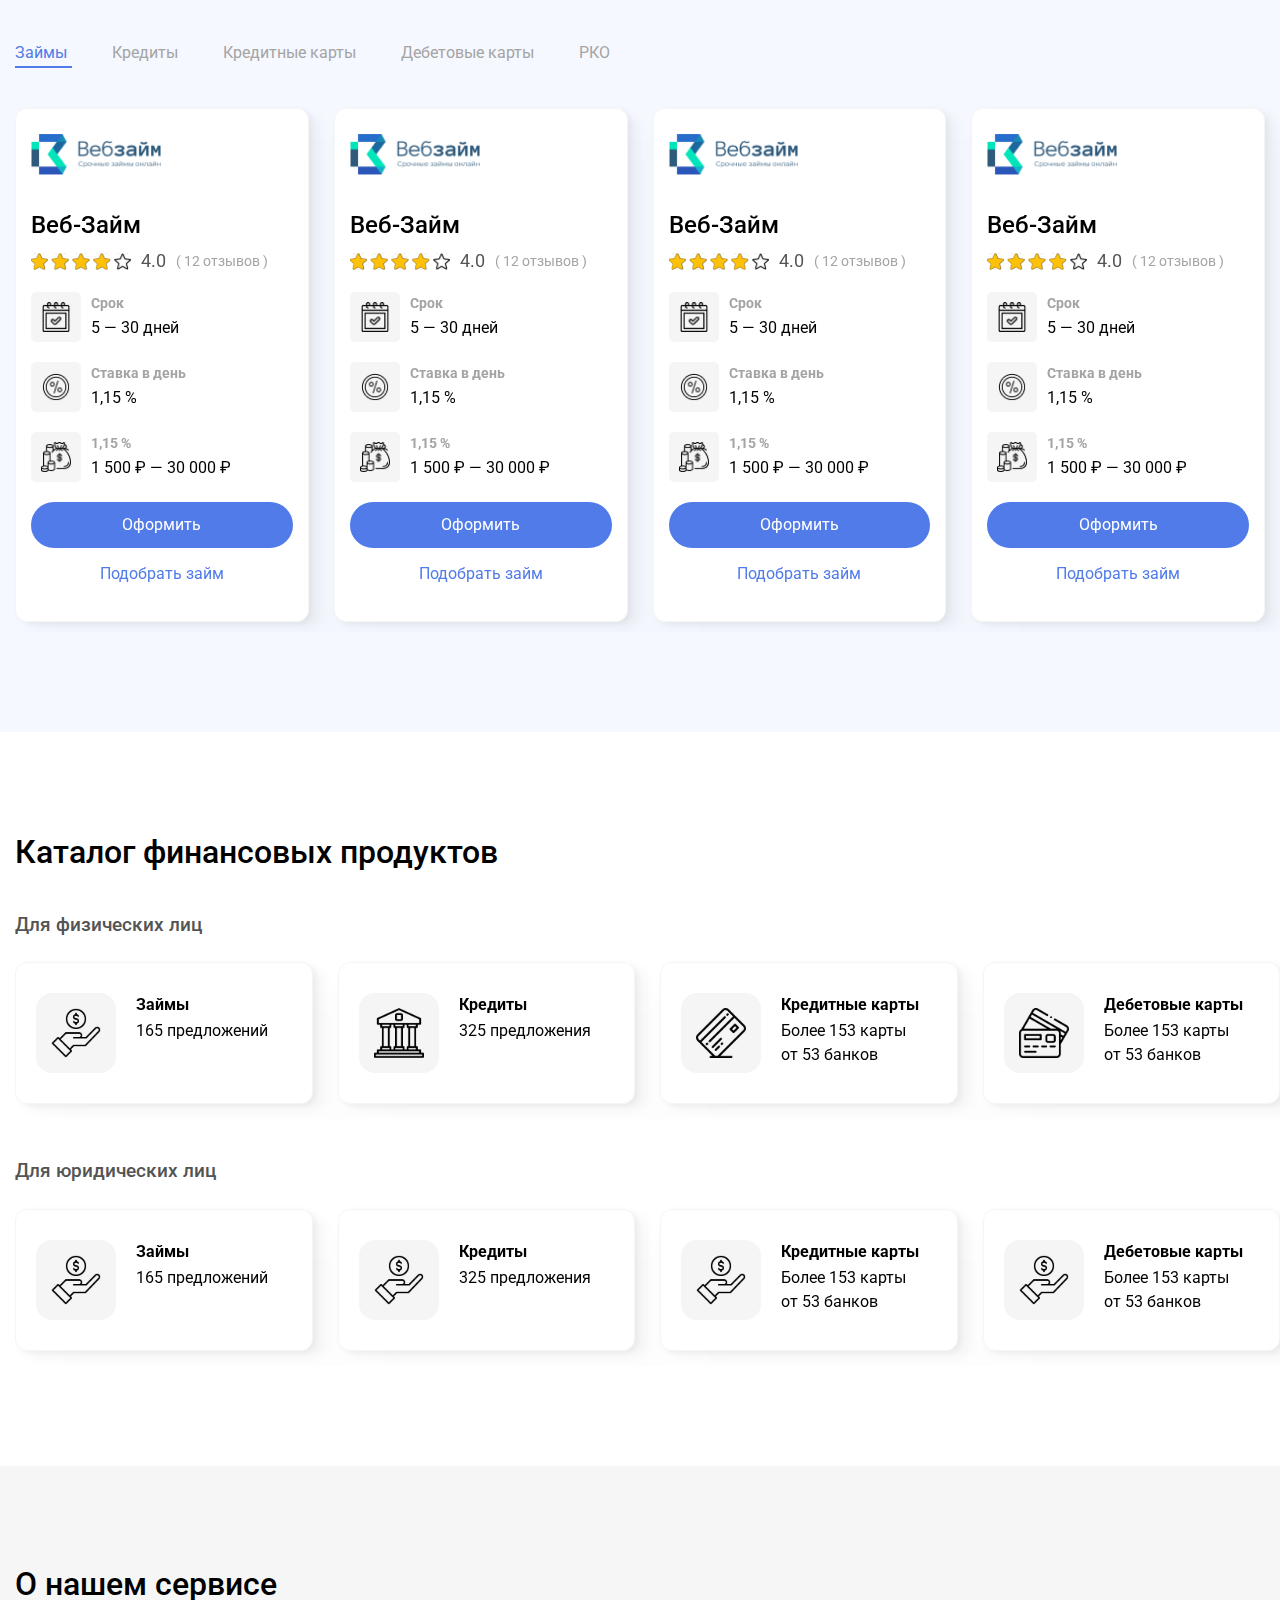
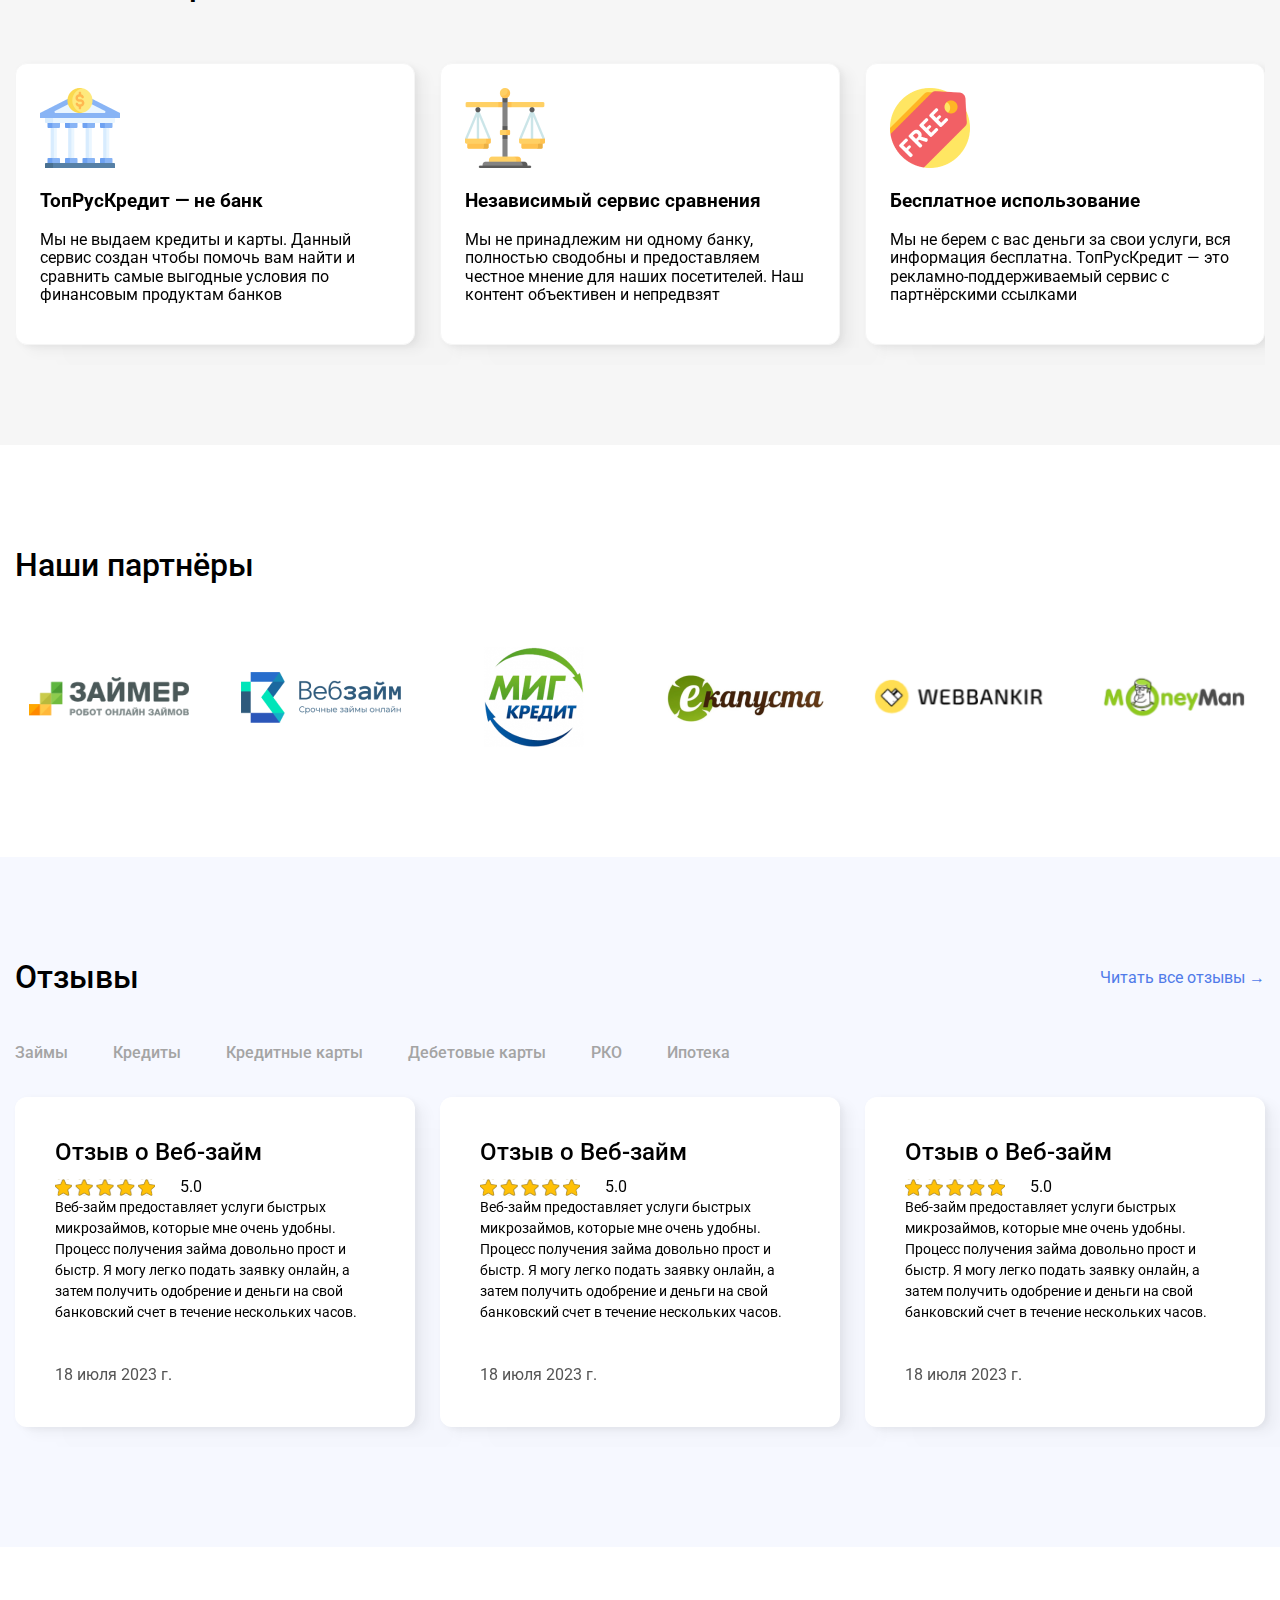
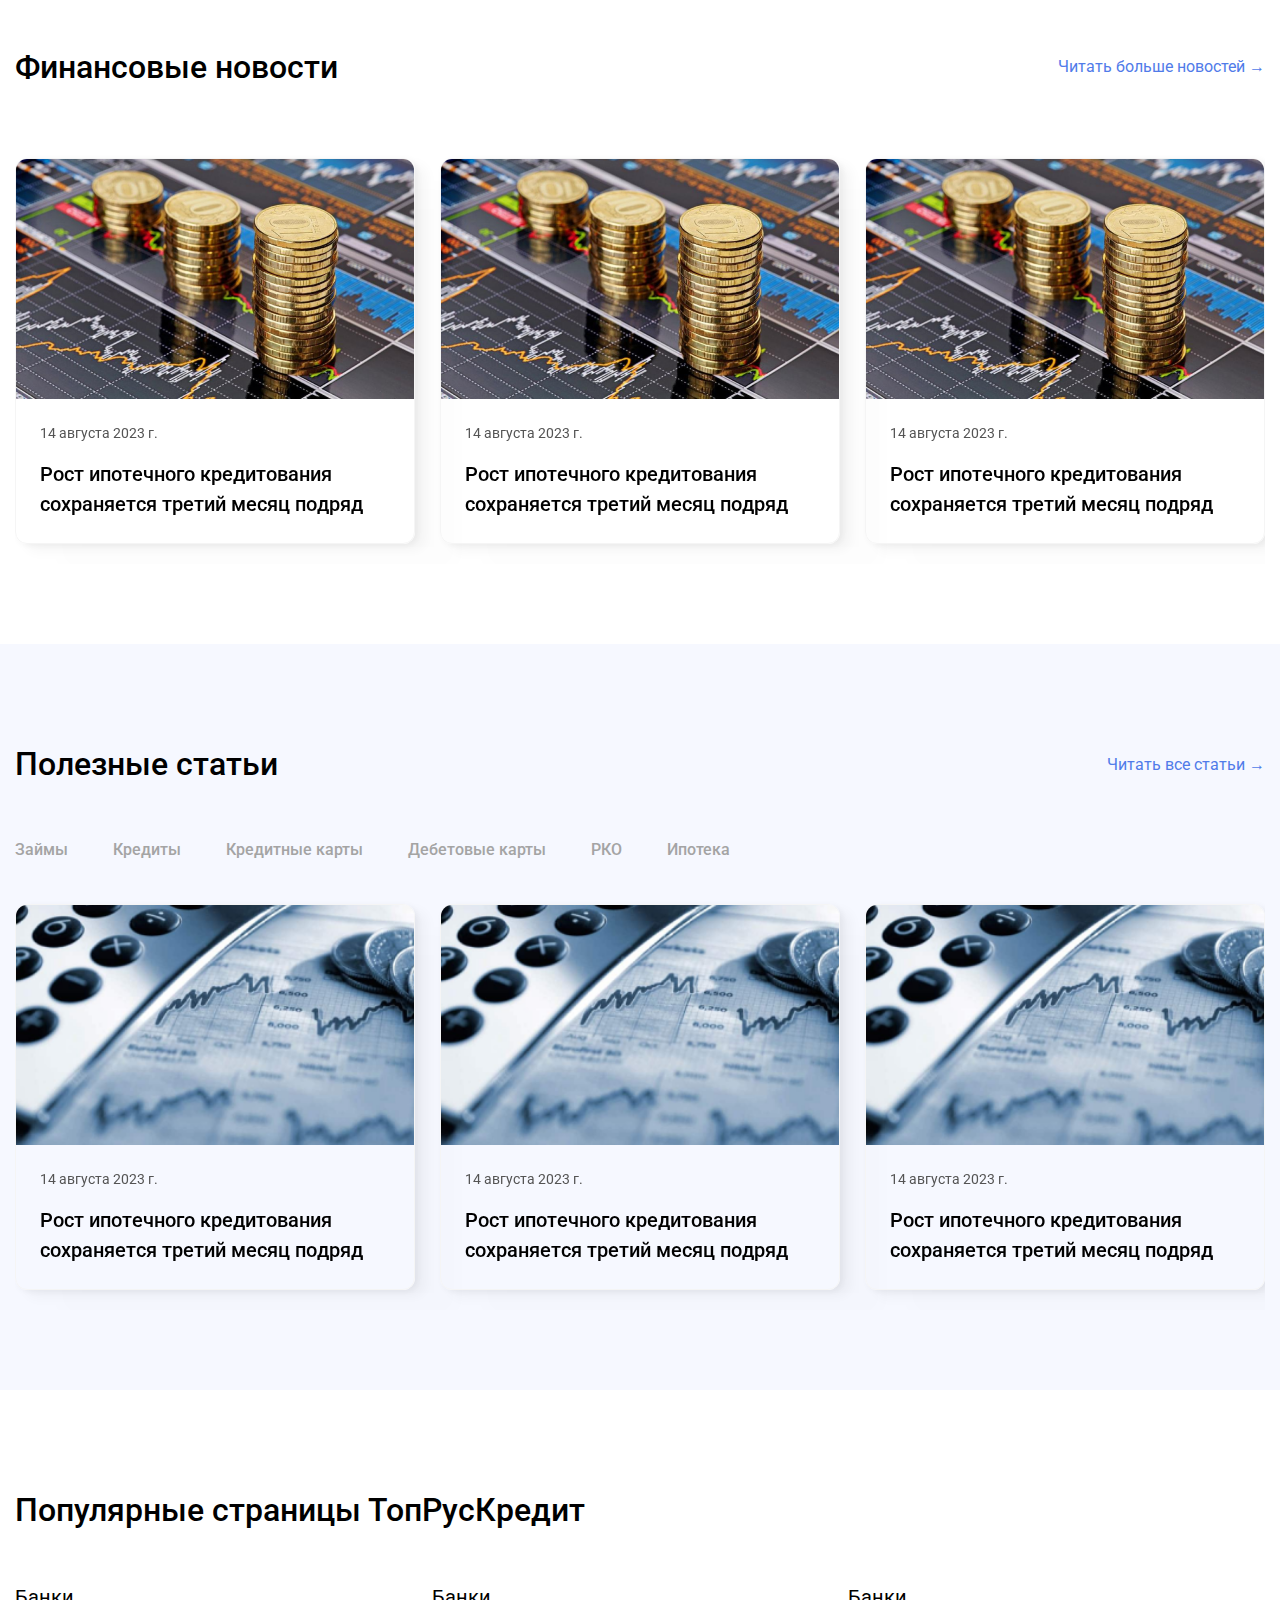
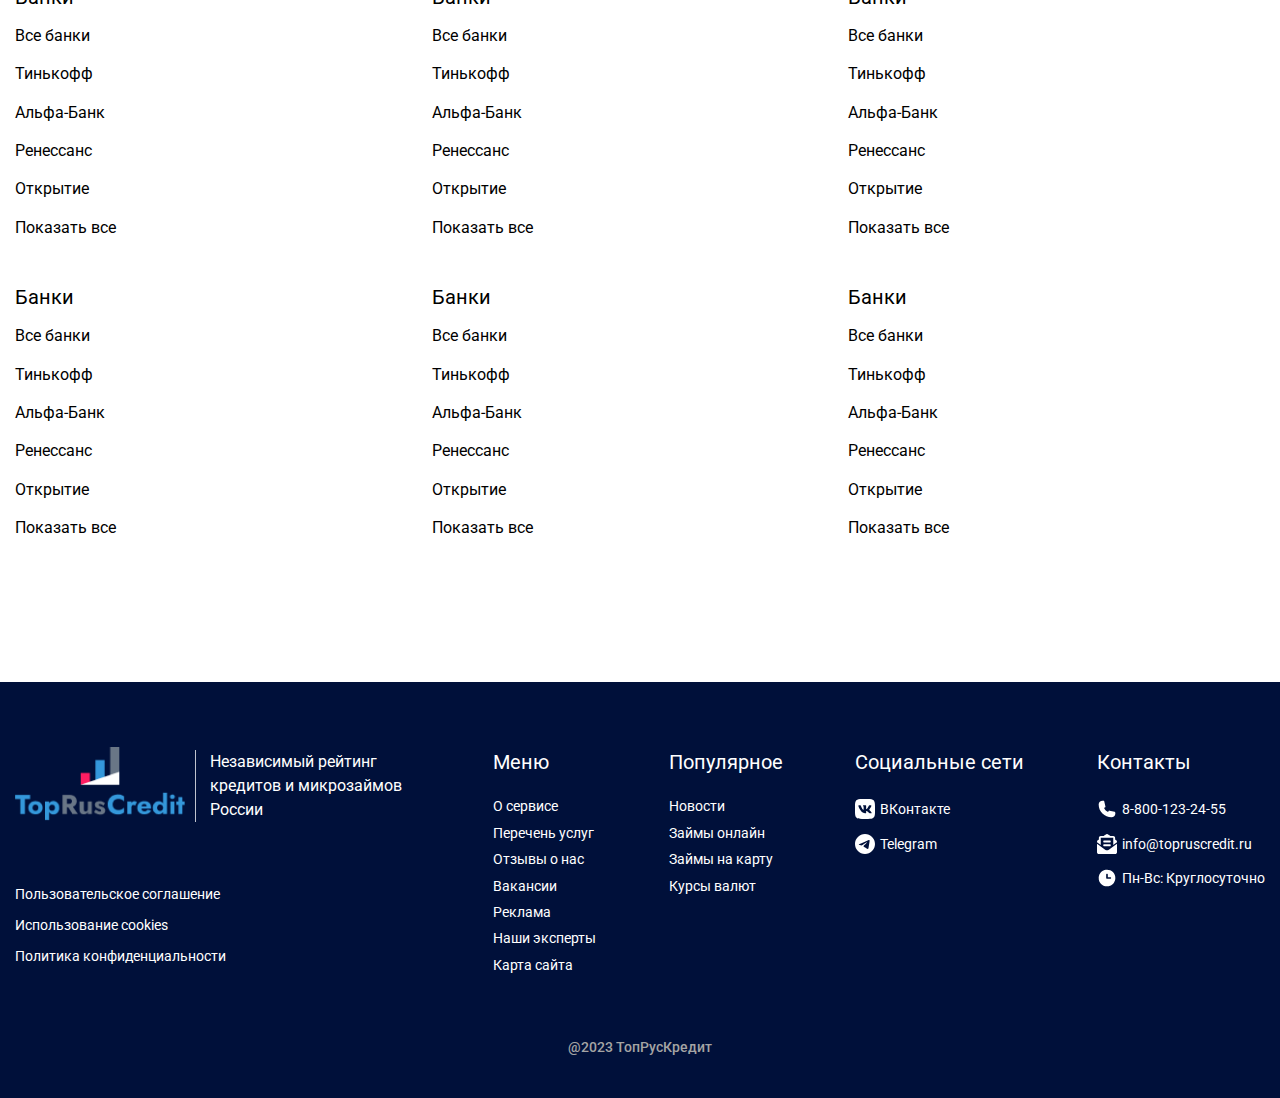
==== commit 2094d769: "mobile - fix" ====
--- a/index.html
+++ b/index.html
@@ -89,6 +89,52 @@
               </button>
             </div>
           </div>
+        </div>
+        <div class="header__mobile-menu">
+          <button class="close-menu"></button>
+          <nav class="mobile-menu__nav">
+            <ul>
+              <li>
+                <a href="#">Займы</a>
+              </li>
+              <li>
+                <a href="#">Карты</a>
+              </li>
+              <li>
+                <a href="#">Кредиты</a>
+              </li>
+              <li>
+                <a href="#">Ипотека</a>
+              </li>
+              <li>
+                <a href="#">Бизнесу</a>
+              </li>
+              <li>
+                <a href="#">Банки</a>
+              </li>
+              <li>
+                <a href="#">Вклады</a>
+              </li>
+              <li>
+                <a href="#">Страхование</a>
+              </li>
+              <li>
+                <a href="#">Курсы валют</a>
+              </li>
+              <li>
+                <a href="#">Новости</a>
+              </li>
+              <li>
+                <a href="#">Статьи</a>
+              </li>
+              <li>
+                <a href="#">Рейтинги</a>
+              </li>
+              <li>
+                <a href="#">Отзывы</a>
+              </li>
+            </ul>
+          </nav>
         </div>
       </header>
       <main class="main">
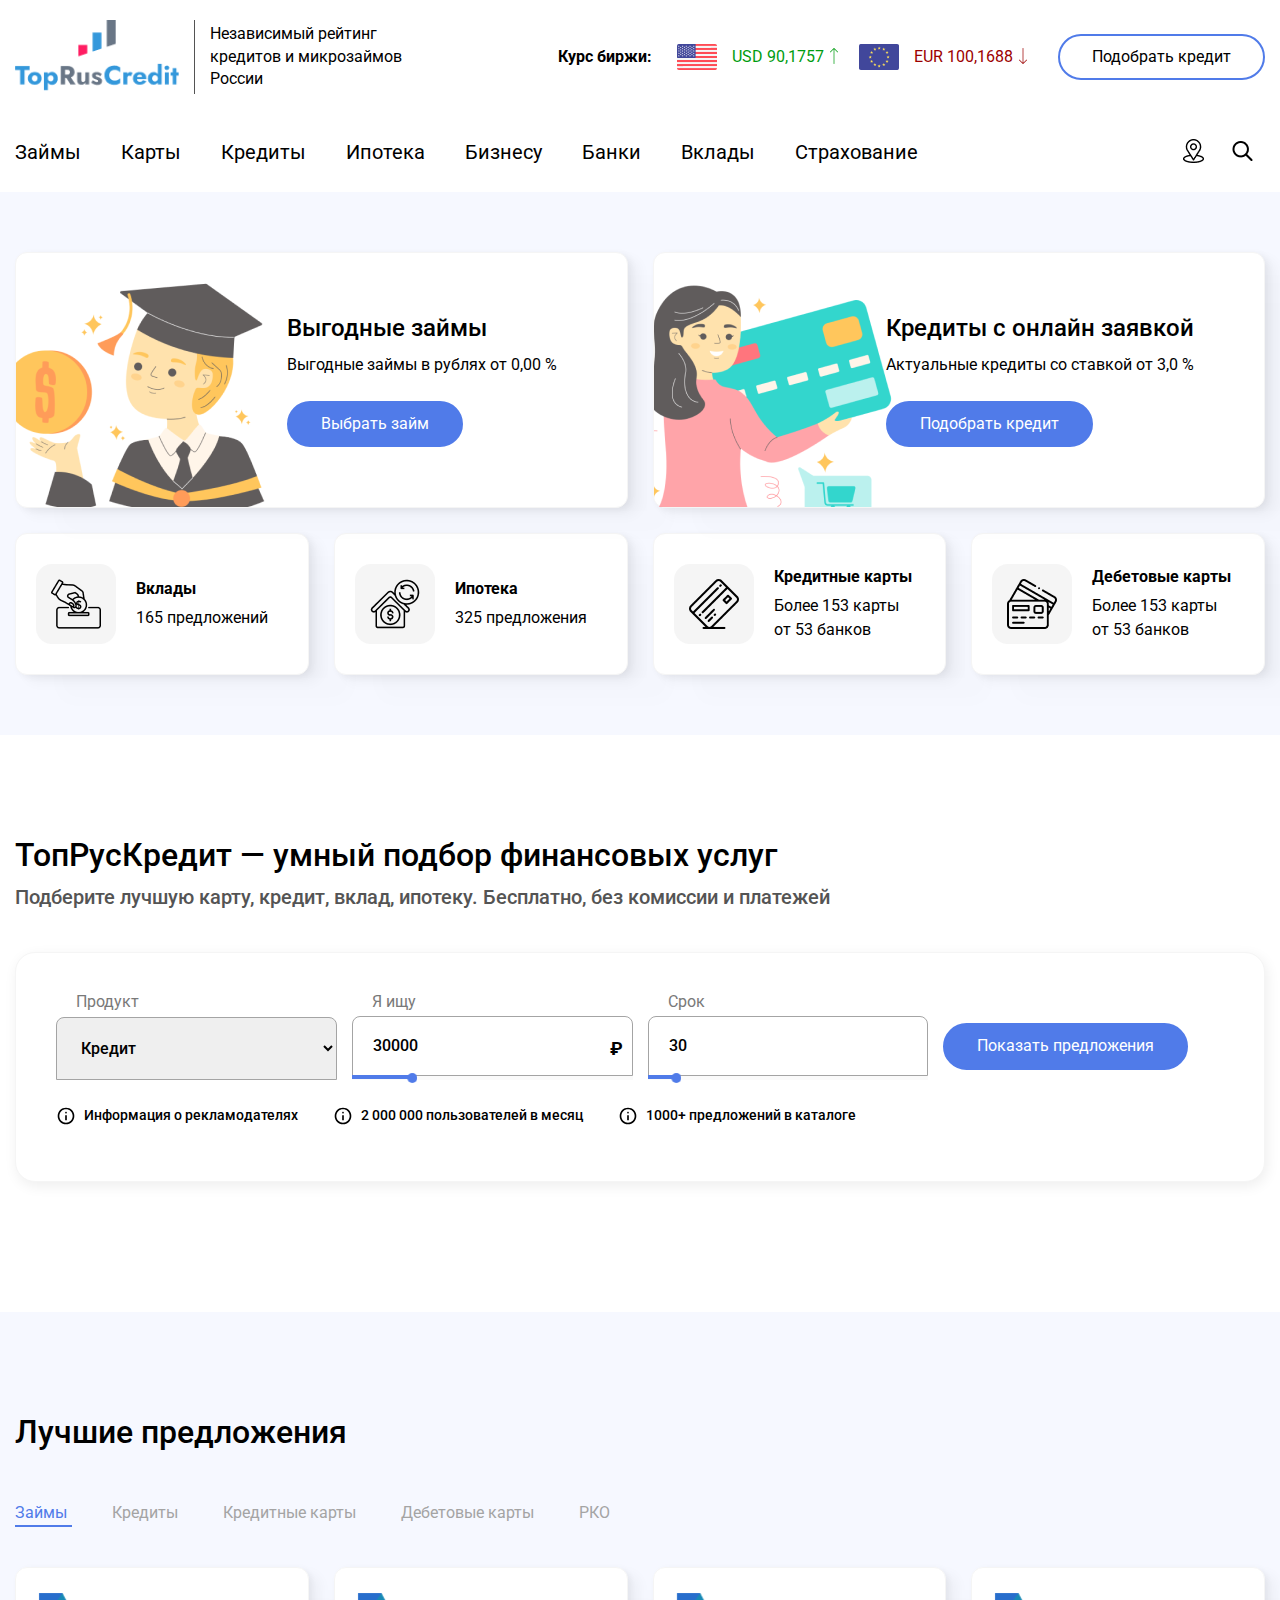
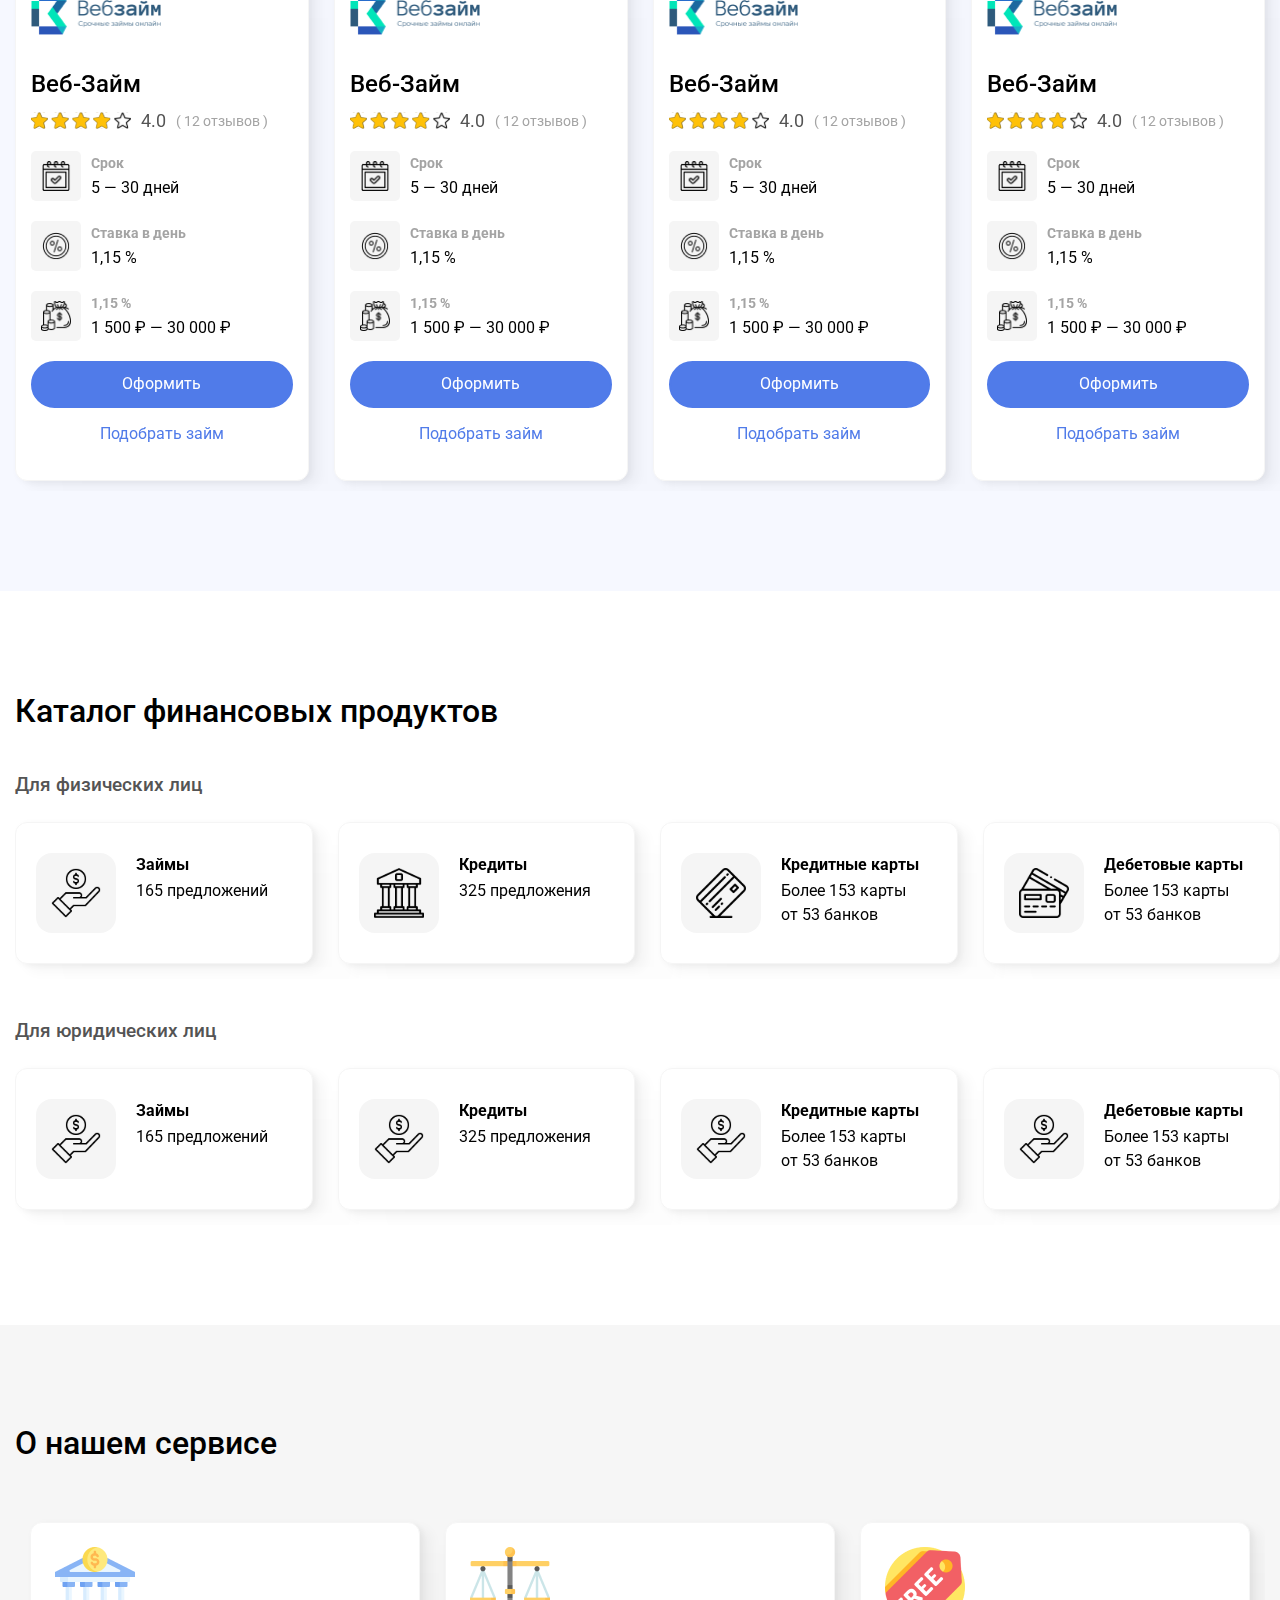
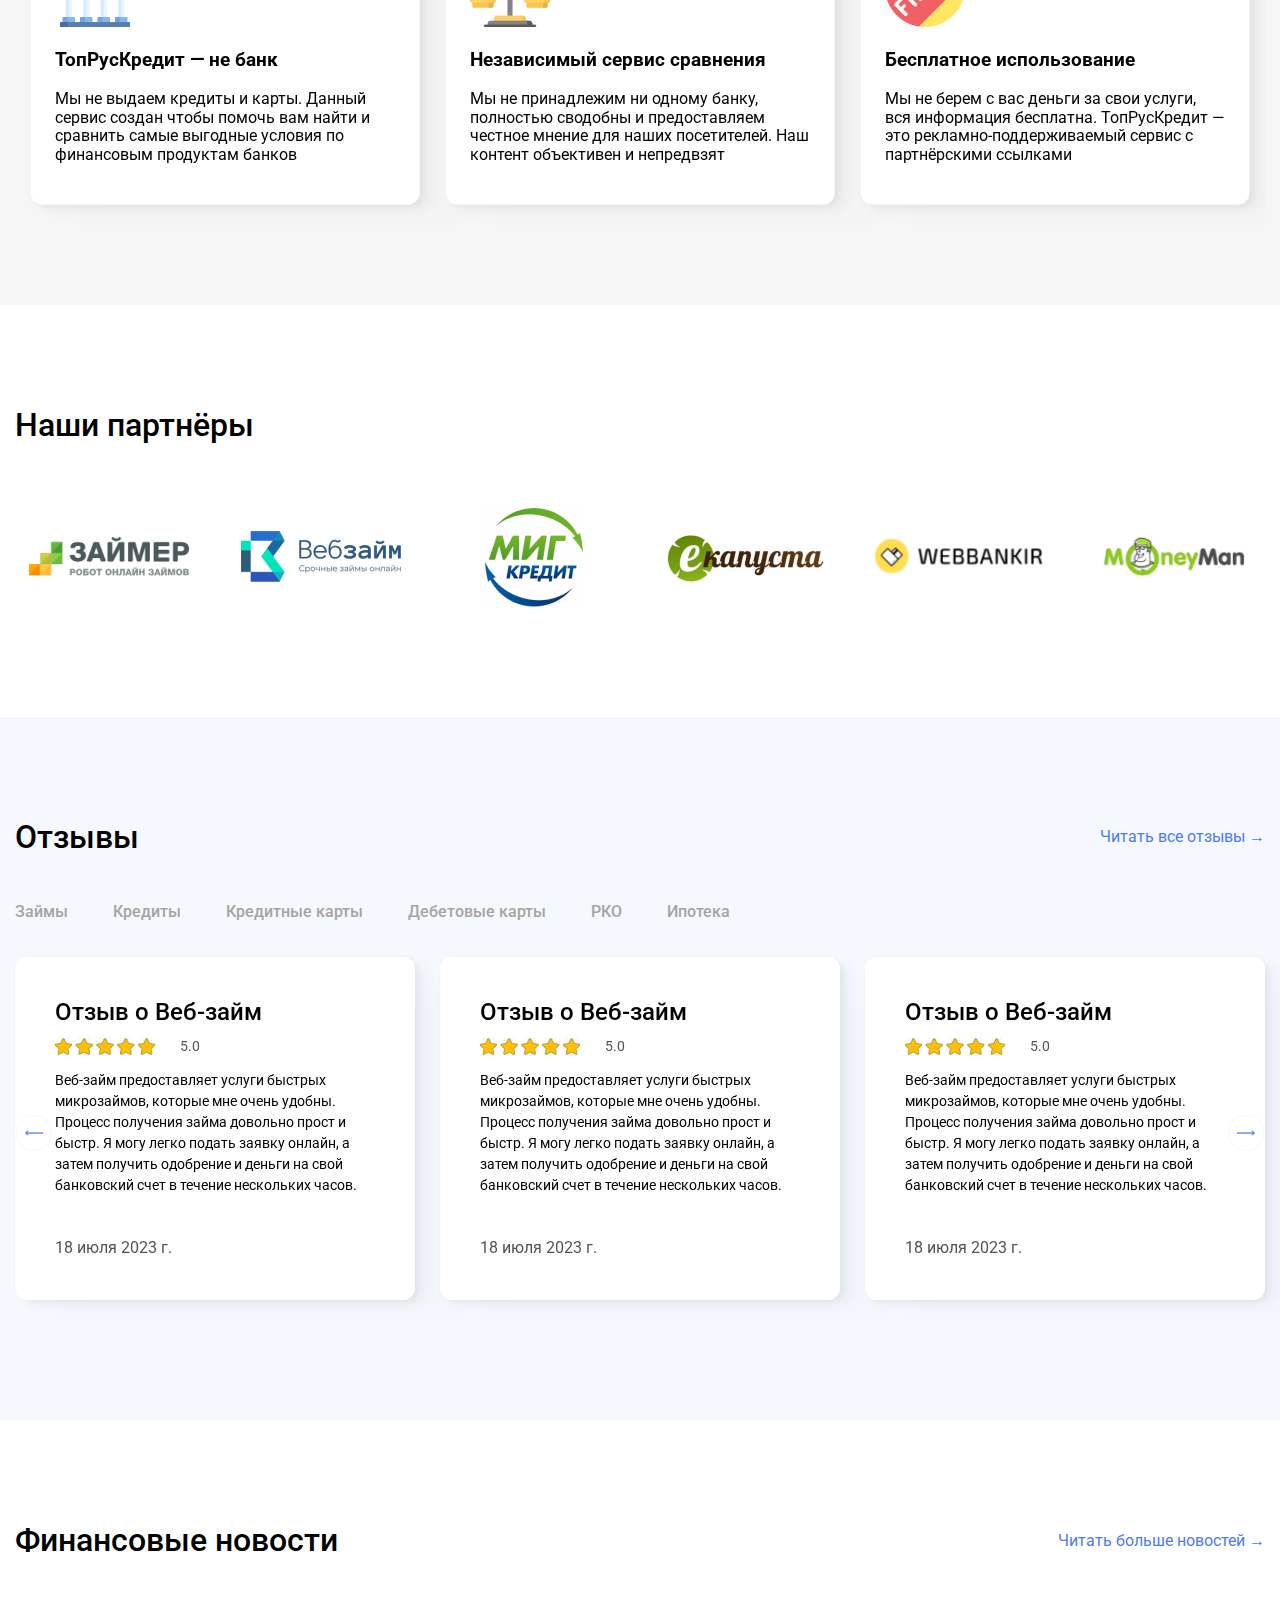
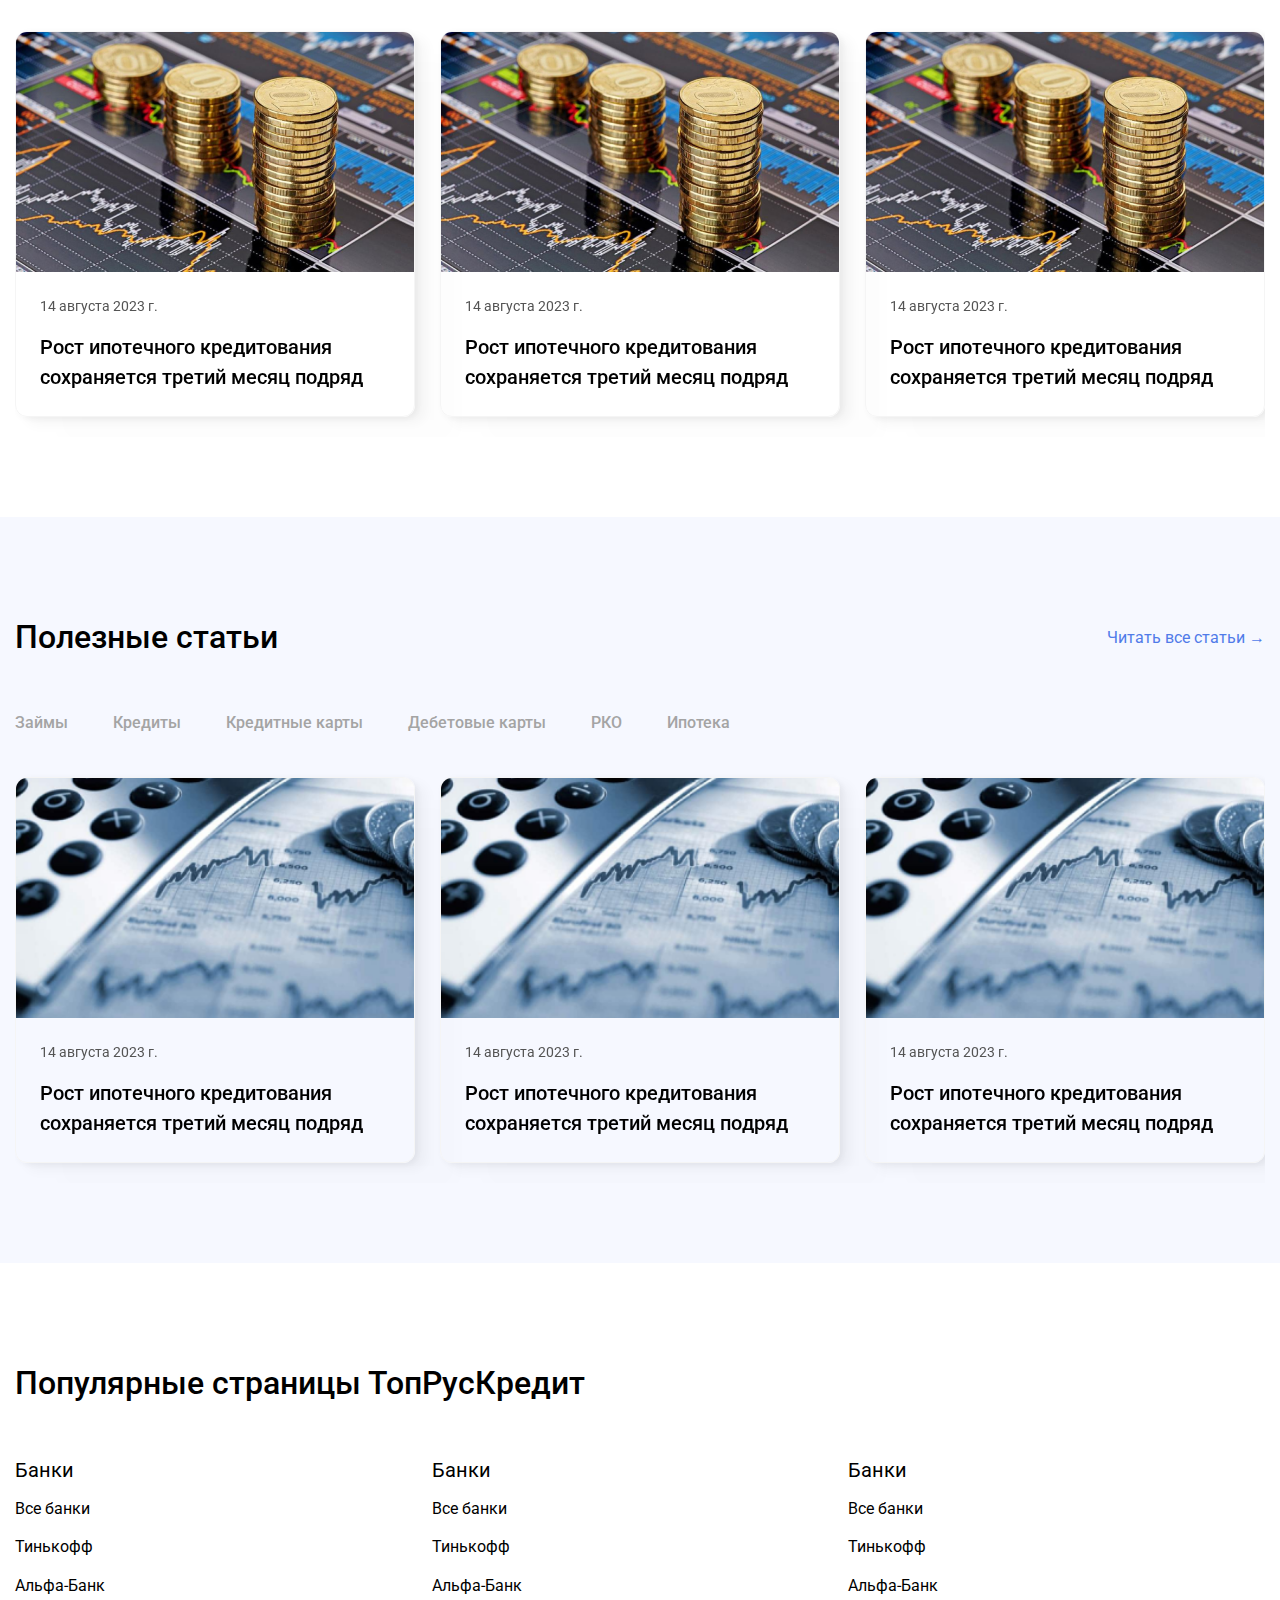
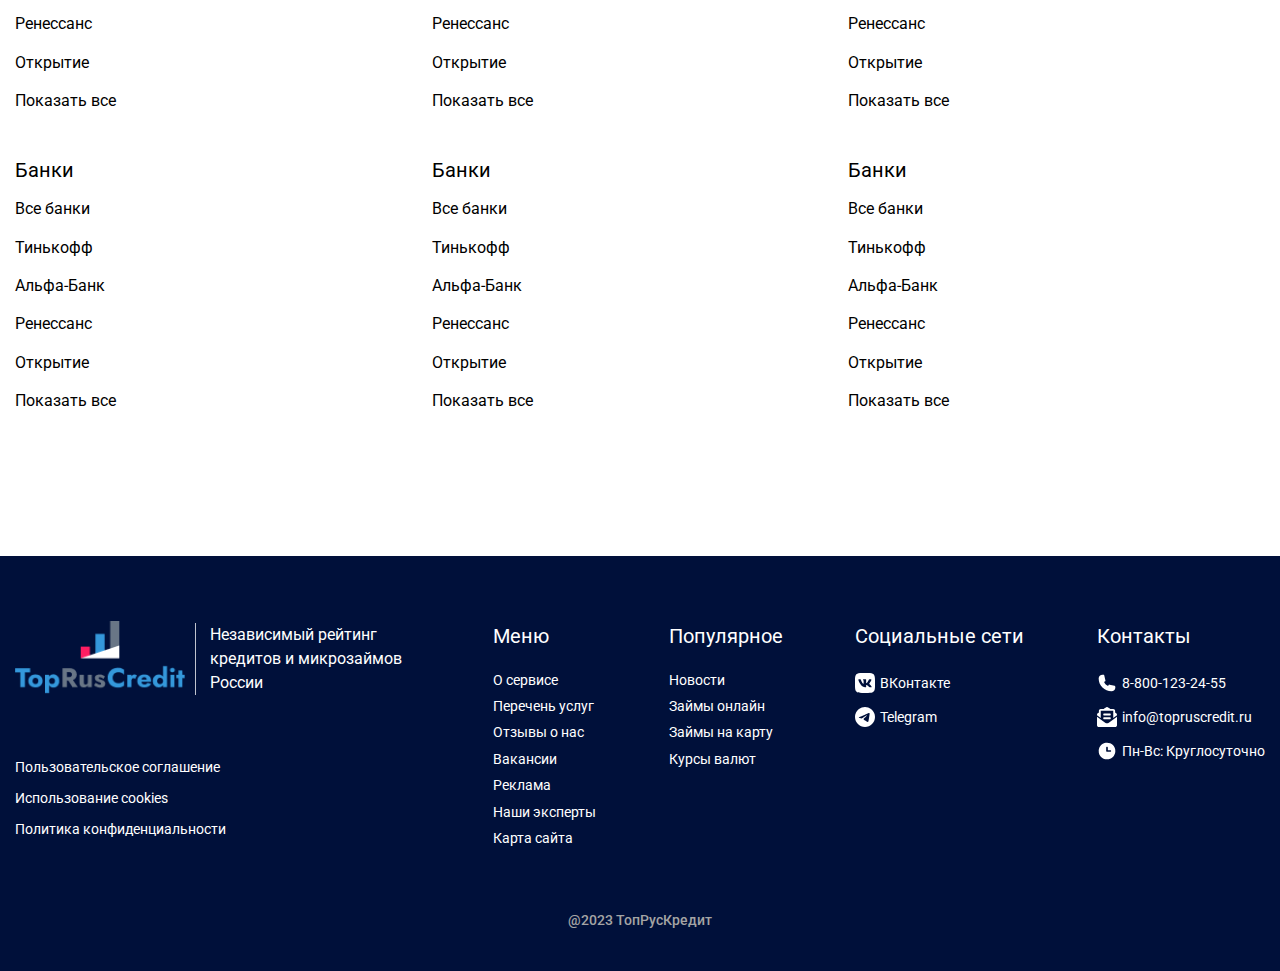
==== commit 99d4f461: "update" ====
--- a/index.html
+++ b/index.html
@@ -7,6 +7,7 @@
       rel="stylesheet"
       href="assets/libs/cdn.jsdelivr.net_npm_swiper@10.3.1_swiper-bundle.min.css"
     />
+    <link rel="stylesheet" href="assets/libs/nouislider.min.css">
     <link rel="stylesheet" href="style.css" />
     <title>TopRus | Project</title>
   </head>
@@ -88,6 +89,20 @@
                 <span></span>
               </button>
             </div>
+          </div>
+          <div class="row header__search-form">
+            <form
+              role="search"
+              method="get"
+              class="search-form"
+              action="<?php echo esc_url(home_url('/')); ?>"
+            >
+              <label>
+                <input placeholder="Поиск по сайту" type="search">
+                <button type="submit" class="search-btn-action"><img src="assets/imgs/search-white.svg" alt=""></button>
+              </label>
+            </form>
+            <div id="search-results"></div>
           </div>
         </div>
         <div class="header__mobile-menu">
@@ -136,8 +151,46 @@
             </ul>
           </nav>
         </div>
+        <div class="header__location-pop">
+          <div class="header__location-body">
+            <button class="close-btn close-location"></button>
+            <div class="location__header">
+              <span class="current-city"> Ваш город </span>
+            </div>
+            <div class="location__search">
+              <input
+                id="cityInput"
+                type="text"
+                placeholder="Введите название города"
+              />
+              <ul id="suggestions"></ul>
+            </div>
+
+            <div class="location__list">
+              <ul class="location__list-item">
+                <li>Волгоград</li>
+                <li>Воронеж</li>
+                <li>Екатеринбург</li>
+                <li>Казань</li>
+                <li>Краснодар</li>
+                <li>Красноярск</li>
+                <li>Москва</li>
+                <li>Нижний Новгород</li>
+                <li>Омск</li>
+                <li>Новосибирск</li>
+                <li>Пермь</li>
+                <li>Ростов-на-Дону</li>
+                <li>Санкт-Петербург</li>
+                <li>Челябинск</li>
+                <li>Самара</li>
+                <li>Уфа</li>
+              </ul>
+            </div>
+          </div>
+        </div>
       </header>
       <main class="main">
+        <div class="black-modal"></div>
         <section class="welcome">
           <div class="container">
             <div class="welcome__row big-items">
@@ -203,56 +256,76 @@
           </div>
         </section>
 
-        <section class="offer-block">
+        <section class="_anim-items _anim-no-hide _bottom offer-block _active" id="offer-section">
           <div class="container">
-            <div class="offer-block__title">
-              <h2>ТопРусКредит — умный подбор финансовых услуг</h2>
-              <p>
-                Подберите лучшую карту, кредит, вклад, ипотеку. Бесплатно, без
-                комиссии и платежей
-              </p>
-            </div>
-            <div class="offer-block__form">
-              <form action="#">
-                <label>
-                  <select>
-                    <option value="null">Я ищу</option>
-                    <option value="Кредит">Кредит</option>
-                    <option value="Автокредит">Кредит</option>
-                    <option value="Кредитную карту">Кредит</option>
-                  </select>
-                </label>
-                <label>
-                  <select>
-                    <option value="null">Лимит</option>
-                    <option value="До 10 000">До 10 000</option>
-                    <option value="Автокредит">До 50 000</option>
-                    <option value="От 100 000">От 100 000</option>
-                  </select>
-                </label>
-                <label>
-                  <select>
-                    <option value="null">Срок</option>
-                    <option value="меньше 3">менее 3 месяцев</option>
-                    <option value="до 6">Менее 6 месяцев</option>
-                    <option value="до 12">До года</option>
-                  </select>
-                </label>
-                <button class="main-btn" type="submit">
-                  Показать предложения
-                </button>
-              </form>
-            </div>
-            <div class="offer-block__list">
-              <ul>
-                <li>Информация о рекламодателях</li>
-                <li>У нас все банки с лицензией ЦБ РФ</li>
-                <li>1000+ предложений в каталоге</li>
-                <li>2 000 000 пользователей в месяц</li>
-              </ul>
-            </div>
-          </div>
-        </section>
+              <div class="offer-block__title">
+                  <h2>ТопРусКредит — умный подбор финансовых услуг</h2>
+                  <p>
+                      Подберите лучшую карту, кредит, вклад, ипотеку. Бесплатно, без
+                      комиссии и платежей
+                  </p>
+              </div>
+              <div class="form-body">
+                <form class="form-from-main" action="#">
+                    <label class="type-product">
+                      <span>Продукт</span>
+                      <select>
+                        <option value="credit">Кредит</option>
+                        <option value="zaims">Микрозайм</option>
+                        <option value="cards">Кредитные карты</option>
+                      </select>
+                    </label>
+                    <label class="sum-label">
+                        <span>Я ищу</span>
+                        <input id="sum-form" placeholder="сумма" type="text">
+                        <div class="slider-sum"></div>
+                    </label>
+                    <label class="date-label">
+                        <span>Срок</span>
+                        <input id="date-input" placeholder="Любой" type="text">
+                        <div class="slider-date"></div>
+                    </label>
+                    <!-- <label>
+                        <button class="setting-btn">
+                          <svg xmlns="http://www.w3.org/2000/svg" width="24" height="23" viewBox="0 0 24 23" fill="none">
+                            <g clip-path="url(#clip0_440_11145)">
+                              <path fill-rule="evenodd" clip-rule="evenodd" d="M10.1283 3.46366H21.9302C22.6227 3.46366 23.1841 4.03333 23.1841 4.73603C23.1841 5.43872 22.6227 6.00838 21.9302 6.00838H10.1283C9.61067 7.4893 8.21691 8.55309 6.58225 8.55309C4.9476 8.55309 3.55379 7.4893 3.03617 6.00838H1.26564C0.573123 6.00838 0.0117188 5.43872 0.0117188 4.73603C0.0117188 4.03333 0.573123 3.46366 1.26564 3.46366H3.03617C3.55383 1.98274 4.9476 0.918945 6.58225 0.918945C8.21691 0.918945 9.61067 1.98274 10.1283 3.46366ZM5.32961 4.73657C5.32961 5.43815 5.89211 6.00894 6.58352 6.00894C7.27493 6.00894 7.83744 5.43815 7.83744 4.73657C7.83744 4.03499 7.27493 3.46421 6.58352 3.46421C5.89211 3.46421 5.32961 4.03499 5.32961 4.73657ZM10.1283 17.7142H21.9302C22.6227 17.7142 23.1841 18.2839 23.1841 18.9866C23.1841 19.6894 22.6227 20.2589 21.9302 20.2589H10.1283C9.61067 21.7399 8.21691 22.8037 6.58225 22.8037C4.9476 22.8037 3.55379 21.7399 3.03617 20.2589H1.26564C0.573123 20.2589 0.0117188 19.6894 0.0117188 18.9866C0.0117188 18.2839 0.573123 17.7142 1.26564 17.7142H3.03617C3.55383 16.2334 4.9476 15.1696 6.58225 15.1696C8.21691 15.1696 9.61071 16.2334 10.1283 17.7142ZM5.32961 18.9869C5.32961 19.6884 5.89211 20.2592 6.58352 20.2592C7.27493 20.2592 7.83744 19.6884 7.83744 18.9869C7.83744 18.2852 7.27493 17.7145 6.58352 17.7145C5.89211 17.7145 5.32961 18.2852 5.32961 18.9869ZM21.9302 10.5891H20.1597C19.642 9.10812 18.2483 8.04433 16.6136 8.04433C14.9789 8.04433 13.5852 9.10812 13.0675 10.5891H1.26564C0.573123 10.5891 0.0117188 11.1587 0.0117188 11.8614C0.0117188 12.5641 0.573123 13.1338 1.26564 13.1338H13.0675C13.5851 14.6147 14.9789 15.6784 16.6136 15.6784C18.2483 15.6784 19.642 14.6147 20.1597 13.1338H21.9302C22.6227 13.1338 23.1841 12.5641 23.1841 11.8614C23.1841 11.1587 22.6227 10.5891 21.9302 10.5891ZM16.6148 13.134C15.9234 13.134 15.3608 12.5632 15.3608 11.8616C15.3608 11.16 15.9234 10.5893 16.6148 10.5893C17.3062 10.5893 17.8687 11.16 17.8687 11.8616C17.8687 12.5632 17.3062 13.134 16.6148 13.134Z" />
+                            </g>
+                            <defs>
+                              <clipPath id="clip0_440_11145">
+                                <rect width="24" height="23" fill="white"/>
+                              </clipPath>
+                            </defs>
+                          </svg>
+                        </button>
+                    </label> -->
+                    <label>
+                        <button class="main-btn blue-btn">Показать предложения</button>
+                    </label>
+                 </form>
+                 <div class="items">
+                    <ul>
+                        <li>
+                          <svg xmlns="http://www.w3.org/2000/svg" width="24" height="24" viewBox="0 0 24 24" fill="none">
+                            <path d="M11 17H13V11H11V17ZM12 9C12.2833 9 12.521 8.904 12.713 8.712C12.905 8.52 13.0007 8.28267 13 8C13 7.71667 12.904 7.479 12.712 7.287C12.52 7.095 12.2827 6.99933 12 7C11.7167 7 11.479 7.096 11.287 7.288C11.095 7.48 10.9993 7.71733 11 8C11 8.28333 11.096 8.521 11.288 8.713C11.48 8.905 11.7173 9.00067 12 9ZM12 22C10.6167 22 9.31667 21.7373 8.1 21.212C6.88333 20.6867 5.825 19.9743 4.925 19.075C4.025 18.175 3.31267 17.1167 2.788 15.9C2.26333 14.6833 2.00067 13.3833 2 12C2 10.6167 2.26267 9.31667 2.788 8.1C3.31333 6.88333 4.02567 5.825 4.925 4.925C5.825 4.025 6.88333 3.31267 8.1 2.788C9.31667 2.26333 10.6167 2.00067 12 2C13.3833 2 14.6833 2.26267 15.9 2.788C17.1167 3.31333 18.175 4.02567 19.075 4.925C19.975 5.825 20.6877 6.88333 21.213 8.1C21.7383 9.31667 22.0007 10.6167 22 12C22 13.3833 21.7373 14.6833 21.212 15.9C20.6867 17.1167 19.9743 18.175 19.075 19.075C18.175 19.975 17.1167 20.6877 15.9 21.213C14.6833 21.7383 13.3833 22.0007 12 22ZM12 20C14.2333 20 16.125 19.225 17.675 17.675C19.225 16.125 20 14.2333 20 12C20 9.76667 19.225 7.875 17.675 6.325C16.125 4.775 14.2333 4 12 4C9.76667 4 7.875 4.775 6.325 6.325C4.775 7.875 4 9.76667 4 12C4 14.2333 4.775 16.125 6.325 17.675C7.875 19.225 9.76667 20 12 20Z" fill="black"/>
+                            </svg><span>Информация о рекламодателях </span>
+                        </li>
+                        <li>
+                          <svg xmlns="http://www.w3.org/2000/svg" width="24" height="24" viewBox="0 0 24 24" fill="none">
+                            <path d="M11 17H13V11H11V17ZM12 9C12.2833 9 12.521 8.904 12.713 8.712C12.905 8.52 13.0007 8.28267 13 8C13 7.71667 12.904 7.479 12.712 7.287C12.52 7.095 12.2827 6.99933 12 7C11.7167 7 11.479 7.096 11.287 7.288C11.095 7.48 10.9993 7.71733 11 8C11 8.28333 11.096 8.521 11.288 8.713C11.48 8.905 11.7173 9.00067 12 9ZM12 22C10.6167 22 9.31667 21.7373 8.1 21.212C6.88333 20.6867 5.825 19.9743 4.925 19.075C4.025 18.175 3.31267 17.1167 2.788 15.9C2.26333 14.6833 2.00067 13.3833 2 12C2 10.6167 2.26267 9.31667 2.788 8.1C3.31333 6.88333 4.02567 5.825 4.925 4.925C5.825 4.025 6.88333 3.31267 8.1 2.788C9.31667 2.26333 10.6167 2.00067 12 2C13.3833 2 14.6833 2.26267 15.9 2.788C17.1167 3.31333 18.175 4.02567 19.075 4.925C19.975 5.825 20.6877 6.88333 21.213 8.1C21.7383 9.31667 22.0007 10.6167 22 12C22 13.3833 21.7373 14.6833 21.212 15.9C20.6867 17.1167 19.9743 18.175 19.075 19.075C18.175 19.975 17.1167 20.6877 15.9 21.213C14.6833 21.7383 13.3833 22.0007 12 22ZM12 20C14.2333 20 16.125 19.225 17.675 17.675C19.225 16.125 20 14.2333 20 12C20 9.76667 19.225 7.875 17.675 6.325C16.125 4.775 14.2333 4 12 4C9.76667 4 7.875 4.775 6.325 6.325C4.775 7.875 4 9.76667 4 12C4 14.2333 4.775 16.125 6.325 17.675C7.875 19.225 9.76667 20 12 20Z" fill="black"/>
+                            </svg><span>2 000 000 пользователей в месяц</span>
+                        </li>
+                        <li>
+                          <svg xmlns="http://www.w3.org/2000/svg" width="24" height="24" viewBox="0 0 24 24" fill="none">
+                            <path d="M11 17H13V11H11V17ZM12 9C12.2833 9 12.521 8.904 12.713 8.712C12.905 8.52 13.0007 8.28267 13 8C13 7.71667 12.904 7.479 12.712 7.287C12.52 7.095 12.2827 6.99933 12 7C11.7167 7 11.479 7.096 11.287 7.288C11.095 7.48 10.9993 7.71733 11 8C11 8.28333 11.096 8.521 11.288 8.713C11.48 8.905 11.7173 9.00067 12 9ZM12 22C10.6167 22 9.31667 21.7373 8.1 21.212C6.88333 20.6867 5.825 19.9743 4.925 19.075C4.025 18.175 3.31267 17.1167 2.788 15.9C2.26333 14.6833 2.00067 13.3833 2 12C2 10.6167 2.26267 9.31667 2.788 8.1C3.31333 6.88333 4.02567 5.825 4.925 4.925C5.825 4.025 6.88333 3.31267 8.1 2.788C9.31667 2.26333 10.6167 2.00067 12 2C13.3833 2 14.6833 2.26267 15.9 2.788C17.1167 3.31333 18.175 4.02567 19.075 4.925C19.975 5.825 20.6877 6.88333 21.213 8.1C21.7383 9.31667 22.0007 10.6167 22 12C22 13.3833 21.7373 14.6833 21.212 15.9C20.6867 17.1167 19.9743 18.175 19.075 19.075C18.175 19.975 17.1167 20.6877 15.9 21.213C14.6833 21.7383 13.3833 22.0007 12 22ZM12 20C14.2333 20 16.125 19.225 17.675 17.675C19.225 16.125 20 14.2333 20 12C20 9.76667 19.225 7.875 17.675 6.325C16.125 4.775 14.2333 4 12 4C9.76667 4 7.875 4.775 6.325 6.325C4.775 7.875 4 9.76667 4 12C4 14.2333 4.775 16.125 6.325 17.675C7.875 19.225 9.76667 20 12 20Z" fill="black"/>
+                            </svg><span>1000+ предложений в каталоге</span>
+                        </li>
+                    </ul>
+                 </div>
+                 
+              </div>
+          </div>
+      </section>
 
         <section class="products">
           <div class="container">
@@ -709,6 +782,10 @@
                     <img src="assets/imgs/part6.png" alt="" />
                   </a>
                 </div>
+
+                <div class="swiper-pagination nav-bullets partners__pagination">
+
+                </div>
               </div>
             </div>
           </div>
@@ -735,6 +812,10 @@
           </div>
           <div class="feedback__slider">
             <div class="container">
+              <div class="feedback__navigation">
+                <button class="feedback__prev"><img src="assets/imgs/arrow-slider.png" alt=""></button>
+                <button class="feedback__next"><img src="assets/imgs/arrow-slider.png" alt=""></button>
+              </div>
               <div class="feedback__slider-swiper swiper">
                 <div class="feedback__slider-wrapper swiper-wrapper">
                   <article class="feedback__slider-slide swiper-slide">
@@ -1144,112 +1225,74 @@
               <a href="#">
                 <img src="assets/imgs/Image.png" alt="" />
                 <div class="text">
-                  <h2>
-                    Независимый рейтинг кредитов и микрозаймов России
-                  </h2>
+                  <h2>Независимый рейтинг кредитов и микрозаймов России</h2>
                 </div>
               </a>
               <div class="links">
-                 <a href="#">Пользовательское соглашение</a>
-                 <a href="#">Использование cookies</a>
-                 <a href="#">Политика конфиденциальности</a>
+                <a href="#">Пользовательское соглашение</a>
+                <a href="#">Использование cookies</a>
+                <a href="#">Политика конфиденциальности</a>
               </div>
             </div>
             <div class="footer__col">
-              <p>
-                Меню
-              </p>
+              <p>Меню</p>
               <ul>
                 <li>
-                  <a href="#">
-                    О сервисе
-                  </a>
-                </li>
-                <li>
-                  <a href="#">
-                    Перечень услуг
-                  </a>
-                </li>
-                <li>
-                  <a href="#">
-                    Отзывы о нас
-                  </a>
-                </li>
-                <li>
-                  <a href="#">
-                    Вакансии
-                  </a>
-                </li>
-                <li>
-                  <a href="#">
-                    Реклама
-                  </a>
-                </li>
-                <li>
-                  <a href="#">
-                    Наши эксперты
-                  </a>
-                </li>
-                <li>
-                  <a href="#">
-                    Карта сайта
-                  </a>
+                  <a href="#"> О сервисе </a>
+                </li>
+                <li>
+                  <a href="#"> Перечень услуг </a>
+                </li>
+                <li>
+                  <a href="#"> Отзывы о нас </a>
+                </li>
+                <li>
+                  <a href="#"> Вакансии </a>
+                </li>
+                <li>
+                  <a href="#"> Реклама </a>
+                </li>
+                <li>
+                  <a href="#"> Наши эксперты </a>
+                </li>
+                <li>
+                  <a href="#"> Карта сайта </a>
                 </li>
               </ul>
             </div>
             <div class="footer__col">
-              <p>
-                Популярное
-              </p>
+              <p>Популярное</p>
               <ul>
                 <li>
-                  <a href="#">
-                    Новости
-                  </a>
-                </li>
-                <li>
-                  <a href="#">
-                    Займы онлайн
-                  </a>
-                </li>
-                <li>
-                  <a href="#">
-                    Займы на карту
-                  </a>
-                </li>
-                <li>
-                  <a href="#">
-                    Курсы валют
-                  </a>
+                  <a href="#"> Новости </a>
+                </li>
+                <li>
+                  <a href="#"> Займы онлайн </a>
+                </li>
+                <li>
+                  <a href="#"> Займы на карту </a>
+                </li>
+                <li>
+                  <a href="#"> Курсы валют </a>
                 </li>
               </ul>
             </div>
             <div class="footer__col">
-              <p>
-                Cоциальные сети
-              </p>
+              <p>Cоциальные сети</p>
               <ul>
                 <li>
-                  <a class="link-ico vk-ico" href="#">
-                    ВКонтакте
-                  </a>
-                </li>
-                <li>
-                  <a class="link-ico tg-ico" href="#">
-                    Telegram
-                  </a>
+                  <a class="link-ico vk-ico" href="#"> ВКонтакте </a>
+                </li>
+                <li>
+                  <a class="link-ico tg-ico" href="#"> Telegram </a>
                 </li>
               </ul>
             </div>
             <div class="footer__col">
-              <p>
-                Контакты
-              </p>
+              <p>Контакты</p>
               <ul>
                 <li>
-                  <a class="link-ico phone-ico" href="#">
-                    8-800-123-24-55 
-                  </a>
+                  <a class="link-ico phone-ico" href="#"> 8-800-123-24-55 </a>
                 </li>
                 <li>
                   <a class="link-ico email-ico" href="#">
@@ -1257,9 +1300,7 @@
                   </a>
                 </li>
                 <li>
-                  <span class="link-ico time-ico">
-                    Пн-Вс: Круглосуточно
-                  </span>
+                  <span class="link-ico time-ico"> Пн-Вс: Круглосуточно </span>
                 </li>
               </ul>
             </div>
@@ -1269,15 +1310,14 @@
               <a href="#">Пользовательское соглашение</a>
               <a href="#">Использование cookies</a>
               <a href="#">Политика конфиденциальности</a>
-           </div>
-            <span>
-              @2023 ТопРусКредит
-            </span>
+            </div>
+            <span> @2023 ТопРусКредит </span>
           </div>
         </div>
       </footer>
     </div>
   </body>
+  <script src="assets/libs/nouislider.min.js"></script>
   <script src="assets/libs/cdn.jsdelivr.net_npm_swiper@10.3.1_swiper-bundle.min.js"></script>
   <script src="js/app.js"></script>
 </html>
--- a/assets/libs/nouislider.min.css
+++ b/assets/libs/nouislider.min.css
@@ -0,0 +1 @@
+.noUi-target,.noUi-target *{-webkit-touch-callout:none;-webkit-tap-highlight-color:transparent;-webkit-user-select:none;-ms-touch-action:none;touch-action:none;-ms-user-select:none;-moz-user-select:none;user-select:none;-moz-box-sizing:border-box;box-sizing:border-box}.noUi-target{position:relative}.noUi-base,.noUi-connects{width:100%;height:100%;position:relative;z-index:1}.noUi-connects{overflow:hidden;z-index:0}.noUi-connect,.noUi-origin{will-change:transform;position:absolute;z-index:1;top:0;right:0;height:100%;width:100%;-ms-transform-origin:0 0;-webkit-transform-origin:0 0;-webkit-transform-style:preserve-3d;transform-origin:0 0;transform-style:flat}.noUi-txt-dir-rtl.noUi-horizontal .noUi-origin{left:0;right:auto}.noUi-vertical .noUi-origin{top:-100%;width:0}.noUi-horizontal .noUi-origin{height:0}.noUi-handle{-webkit-backface-visibility:hidden;backface-visibility:hidden;position:absolute}.noUi-touch-area{height:100%;width:100%}.noUi-state-tap .noUi-connect,.noUi-state-tap .noUi-origin{-webkit-transition:transform .3s;transition:transform .3s}.noUi-state-drag *{cursor:inherit!important}.noUi-horizontal{height:18px}.noUi-horizontal .noUi-handle{width:34px;height:28px;right:-17px;top:-6px}.noUi-vertical{width:18px}.noUi-vertical .noUi-handle{width:28px;height:34px;right:-6px;bottom:-17px}.noUi-txt-dir-rtl.noUi-horizontal .noUi-handle{left:-17px;right:auto}.noUi-target{background:#FAFAFA;border-radius:4px;border:1px solid #D3D3D3;box-shadow:inset 0 1px 1px #F0F0F0,0 3px 6px -5px #BBB}.noUi-connects{border-radius:3px}.noUi-connect{background:#3FB8AF}.noUi-draggable{cursor:ew-resize}.noUi-vertical .noUi-draggable{cursor:ns-resize}.noUi-handle{border:1px solid #D9D9D9;border-radius:3px;background:#FFF;cursor:default;box-shadow:inset 0 0 1px #FFF,inset 0 1px 7px #EBEBEB,0 3px 6px -3px #BBB}.noUi-active{box-shadow:inset 0 0 1px #FFF,inset 0 1px 7px #DDD,0 3px 6px -3px #BBB}.noUi-handle:after,.noUi-handle:before{content:"";display:block;position:absolute;height:14px;width:1px;background:#E8E7E6;left:14px;top:6px}.noUi-handle:after{left:17px}.noUi-vertical .noUi-handle:after,.noUi-vertical .noUi-handle:before{width:14px;height:1px;left:6px;top:14px}.noUi-vertical .noUi-handle:after{top:17px}[disabled] .noUi-connect{background:#B8B8B8}[disabled] .noUi-handle,[disabled].noUi-handle,[disabled].noUi-target{cursor:not-allowed}.noUi-pips,.noUi-pips *{-moz-box-sizing:border-box;box-sizing:border-box}.noUi-pips{position:absolute;color:#999}.noUi-value{position:absolute;white-space:nowrap;text-align:center}.noUi-value-sub{color:#ccc;font-size:10px}.noUi-marker{position:absolute;background:#CCC}.noUi-marker-sub{background:#AAA}.noUi-marker-large{background:#AAA}.noUi-pips-horizontal{padding:10px 0;height:80px;top:100%;left:0;width:100%}.noUi-value-horizontal{-webkit-transform:translate(-50%,50%);transform:translate(-50%,50%)}.noUi-rtl .noUi-value-horizontal{-webkit-transform:translate(50%,50%);transform:translate(50%,50%)}.noUi-marker-horizontal.noUi-marker{margin-left:-1px;width:2px;height:5px}.noUi-marker-horizontal.noUi-marker-sub{height:10px}.noUi-marker-horizontal.noUi-marker-large{height:15px}.noUi-pips-vertical{padding:0 10px;height:100%;top:0;left:100%}.noUi-value-vertical{-webkit-transform:translate(0,-50%);transform:translate(0,-50%);padding-left:25px}.noUi-rtl .noUi-value-vertical{-webkit-transform:translate(0,50%);transform:translate(0,50%)}.noUi-marker-vertical.noUi-marker{width:5px;height:2px;margin-top:-1px}.noUi-marker-vertical.noUi-marker-sub{width:10px}.noUi-marker-vertical.noUi-marker-large{width:15px}.noUi-tooltip{display:block;position:absolute;border:1px solid #D9D9D9;border-radius:3px;background:#fff;color:#000;padding:5px;text-align:center;white-space:nowrap}.noUi-horizontal .noUi-tooltip{-webkit-transform:translate(-50%,0);transform:translate(-50%,0);left:50%;bottom:120%}.noUi-vertical .noUi-tooltip{-webkit-transform:translate(0,-50%);transform:translate(0,-50%);top:50%;right:120%}.noUi-horizontal .noUi-origin>.noUi-tooltip{-webkit-transform:translate(50%,0);transform:translate(50%,0);left:auto;bottom:10px}.noUi-vertical .noUi-origin>.noUi-tooltip{-webkit-transform:translate(0,-18px);transform:translate(0,-18px);top:auto;right:28px}--- a/style.css
+++ b/style.css
@@ -1,3 +1,16 @@
+@charset "UTF-8";
+/*
+Theme Name: Дочерняя тема TopRusCredit
+Template: TopCredit
+
+Не обязательные параметры:
+Theme URI: http://example.com/
+Description: Дочерняя тема для темы twentyfifteen
+Author: Аноним
+Author URI: http://example.com/about/
+Version: 1.0
+*/
+@import url("../topcredit/style.css");
 /*! normalize.css v8.0.1 | MIT License | github.com/necolas/normalize.css */
 /* Document
    ========================================================================== */
@@ -387,6 +400,12 @@
   color: #fff;
 }
 
+.main-btn.white-btn {
+  background-color: #fff;
+  color: #000;
+  border: #fff;
+}
+
 @media (max-width: 760px) {
   .main-btn {
     font-size: 14px;
@@ -474,6 +493,28 @@
           transform: translateX(0);
 }
 
+.black-modal {
+  position: fixed;
+  top: 0;
+  left: 0;
+  width: 100%;
+  height: 100%;
+  background-color: #000;
+  z-index: 99;
+  visibility: hidden;
+  pointer-events: none;
+  opacity: 0;
+  -webkit-transition: .35s ease;
+  -o-transition: .35s ease;
+  transition: .35s ease;
+}
+
+.black-modal._active {
+  opacity: .6;
+  visibility: visible;
+  pointer-events: all;
+}
+
 .header {
   padding: 20px 0;
   font-family: "Roboto", sans-serif;
@@ -627,6 +668,10 @@
       -ms-flex-align: center;
           align-items: center;
   padding-top: 20px;
+}
+
+.header__bot.hide {
+  display: none;
 }
 
 .header__nav {
@@ -758,6 +803,91 @@
   .header__btns .location-btn {
     display: none;
   }
+}
+
+.header__mobile-menu {
+  position: fixed;
+  top: 0;
+  height: 100%;
+  width: 280px;
+  background-color: #fff;
+  z-index: 100;
+  -webkit-box-sizing: border-box;
+          box-sizing: border-box;
+  padding: 120px 25px 0;
+  box-sizing: border-box;
+  right: -100%;
+  opacity: 0;
+  visibility: hidden;
+  pointer-events: none;
+  -webkit-transition: .35s ease;
+  -o-transition: .35s ease;
+  transition: .35s ease;
+  overflow-y: auto;
+}
+
+.header__mobile-menu._active {
+  opacity: 1;
+  visibility: visible;
+  pointer-events: all;
+  right: 0;
+}
+
+.header__mobile-menu .close-menu {
+  width: 45px;
+  height: 45px;
+  -webkit-box-sizing: border-box;
+          box-sizing: border-box;
+  position: absolute;
+  top: 45px;
+  right: 45px;
+  border: none;
+  background-color: transparent;
+  cursor: pointer;
+}
+
+.header__mobile-menu .close-menu::before {
+  content: '';
+  position: absolute;
+  left: 50%;
+  top: 50%;
+  -webkit-transform: translate(-50%, -50%) rotate(45deg);
+      -ms-transform: translate(-50%, -50%) rotate(45deg);
+          transform: translate(-50%, -50%) rotate(45deg);
+  width: 25px;
+  opacity: .75;
+  height: 2px;
+  background-color: #545454;
+}
+
+.header__mobile-menu .close-menu::after {
+  content: '';
+  position: absolute;
+  left: 50%;
+  top: 50%;
+  -webkit-transform: translate(-50%, -50%) rotate(-45deg);
+      -ms-transform: translate(-50%, -50%) rotate(-45deg);
+          transform: translate(-50%, -50%) rotate(-45deg);
+  width: 25px;
+  opacity: .75;
+  height: 2px;
+  background-color: #545454;
+}
+
+.header__mobile-menu .mobile-menu__nav ul {
+  list-style: none;
+  padding: 0;
+  margin: 0;
+}
+
+.header__mobile-menu .mobile-menu__nav ul li a {
+  padding: 12px 0;
+  text-decoration: none;
+  color: #000;
+  display: block;
+  font-size: 16px;
+  font-weight: 400;
+  line-height: 1.5;
 }
 
 .welcome {
@@ -859,6 +989,9 @@
   margin-right: 25px;
   -webkit-box-shadow: 0px 0px 0px 0px rgba(0, 0, 0, 0.05), 3px 2px 7px 0px rgba(0, 0, 0, 0.05), 11px 7px 13px 0px rgba(0, 0, 0, 0.04), 43px 27px 20px 0px rgba(0, 0, 0, 0.01), 67px 43px 22px 0px rgba(0, 0, 0, 0);
           box-shadow: 0px 0px 0px 0px rgba(0, 0, 0, 0.05), 3px 2px 7px 0px rgba(0, 0, 0, 0.05), 11px 7px 13px 0px rgba(0, 0, 0, 0.04), 43px 27px 20px 0px rgba(0, 0, 0, 0.01), 67px 43px 22px 0px rgba(0, 0, 0, 0);
+  -webkit-transition: .35s ease;
+  -o-transition: .35s ease;
+  transition: .35s ease;
 }
 
 .welcome__row.big-items .welcome__item h1, .welcome__row.big-items .welcome__item h2 {
@@ -907,6 +1040,19 @@
 
 .welcome__row.big-items .welcome__item:last-child {
   margin-right: 0;
+}
+
+.welcome__row.big-items .welcome__item:hover {
+  background-color: #507BE9;
+}
+
+.welcome__row.big-items .welcome__item:hover .text p, .welcome__row.big-items .welcome__item:hover .text h2, .welcome__row.big-items .welcome__item:hover .text h1 {
+  color: #fff;
+}
+
+.welcome__row.big-items .welcome__item:hover .text span {
+  background-color: #fff;
+  color: #507BE9;
 }
 
 .welcome__item {
@@ -1661,6 +1807,10 @@
   background-color: #f6f6f6;
 }
 
+.about.about-small {
+  background-color: transparent;
+}
+
 .about__title {
   margin-bottom: 50px;
 }
@@ -1674,9 +1824,20 @@
 }
 
 .about__slider-swiper {
-  padding: 10px 0 20px;
-  -webkit-box-sizing: border-box;
-          box-sizing: border-box;
+  padding: 10px 15px 20px;
+  -webkit-box-sizing: border-box;
+          box-sizing: border-box;
+}
+
+.about__slider-swiper-small {
+  -webkit-box-sizing: border-box;
+          box-sizing: border-box;
+  padding-bottom: 25px;
+  overflow: hidden;
+}
+
+.about__slider-swiper-small .about__slider-wrapper {
+  overflow: visible;
 }
 
 .about__slider-wrapper {
@@ -1759,6 +1920,47 @@
   }
 }
 
+.dop-slide {
+  -webkit-box-sizing: border-box;
+          box-sizing: border-box;
+  border-radius: 24px;
+  border: 1px solid #F5F5F5;
+  background: #FFF;
+  -webkit-box-shadow: 2px 4px 10px 0px rgba(0, 0, 0, 0.15);
+          box-shadow: 2px 4px 10px 0px rgba(0, 0, 0, 0.15);
+  padding: 30px 25px;
+}
+
+.dop-slide .img {
+  max-width: 90px;
+  max-height: 90px;
+  height: 100%;
+  width: 100%;
+  margin-bottom: 35px;
+}
+
+.dop-slide .img img {
+  display: block;
+  width: 100%;
+  -webkit-box-sizing: border-box;
+          box-sizing: border-box;
+}
+
+.dop-slide .text h3 {
+  font-size: 18px;
+  font-weight: 500;
+  margin: 0;
+  display: block;
+  margin-bottom: 15px;
+}
+
+.dop-slide .text p {
+  display: block;
+  margin: 0;
+  font-size: 14px;
+  font-weight: 400;
+}
+
 .partners {
   padding: 100px 0;
   -webkit-box-sizing: border-box;
@@ -1917,6 +2119,69 @@
   background-color: #507be9;
 }
 
+.feedback__slider .container {
+  position: relative;
+}
+
+.feedback__slider .container .feedback__navigation .feedback__prev {
+  cursor: pointer;
+  border: none;
+  background-color: transparent;
+  position: absolute;
+  left: -50px;
+  top: 50%;
+  -webkit-transform: translateY(-50%);
+      -ms-transform: translateY(-50%);
+          transform: translateY(-50%);
+  z-index: 100;
+  width: 48px;
+  height: 48px;
+}
+
+.feedback__slider .container .feedback__navigation .feedback__prev img {
+  display: block;
+  width: 100%;
+  -o-object-fit: contain;
+     object-fit: contain;
+}
+
+.feedback__slider .container .feedback__navigation .feedback__next {
+  cursor: pointer;
+  border: none;
+  background-color: transparent;
+  position: absolute;
+  right: -50px;
+  top: 50%;
+  -webkit-transform: translateY(-50%) rotate(180deg);
+      -ms-transform: translateY(-50%) rotate(180deg);
+          transform: translateY(-50%) rotate(180deg);
+  z-index: 100;
+  width: 48px;
+  height: 48px;
+}
+
+.feedback__slider .container .feedback__navigation .feedback__next img {
+  display: block;
+  width: 100%;
+  -o-object-fit: contain;
+     object-fit: contain;
+}
+
+@media (max-width: 1440px) {
+  .feedback__slider .container .feedback__navigation .feedback__prev {
+    left: 10px;
+  }
+  .feedback__slider .container .feedback__navigation .feedback__next {
+    right: 10px;
+  }
+}
+
+@media (max-width: 768px) {
+  .feedback__slider .container .feedback__navigation {
+    display: none;
+  }
+}
+
 .feedback__slider-swiper {
   padding: 10px 20px 20px;
   margin: 0 -20px;
@@ -2755,3 +3020,3118 @@
     margin-bottom: 0;
   }
 }
+
+.header__location-body {
+  z-index: 100;
+  position: fixed;
+  top: 50%;
+  -webkit-transform: translate(-50%, -50%);
+      -ms-transform: translate(-50%, -50%);
+          transform: translate(-50%, -50%);
+  left: 50%;
+  width: calc(100% - 20px);
+  max-width: 1100px;
+  -webkit-box-sizing: border-box;
+          box-sizing: border-box;
+  background-color: #fff;
+  border-radius: 12px;
+  padding: 35px 100px;
+  visibility: hidden;
+  opacity: 0;
+  -webkit-transition: .35s ease;
+  -o-transition: .35s ease;
+  transition: .35s ease;
+}
+
+.header__location-body.active {
+  opacity: 1;
+  visibility: visible;
+}
+
+.header__location-body .close-btn {
+  position: absolute;
+  top: 30px;
+  right: 100px;
+  width: 40px;
+  height: 40px;
+  border: none;
+  background-color: transparent;
+  cursor: pointer;
+  -webkit-box-sizing: border-box;
+          box-sizing: border-box;
+}
+
+.header__location-body .close-btn::before {
+  content: '';
+  position: absolute;
+  width: 25px;
+  height: 2px;
+  background-color: #a4a4a4;
+  top: 50%;
+  left: 50%;
+  -webkit-transform: translate(-50%, -50%) rotate(45deg);
+      -ms-transform: translate(-50%, -50%) rotate(45deg);
+          transform: translate(-50%, -50%) rotate(45deg);
+}
+
+.header__location-body .close-btn::after {
+  content: '';
+  position: absolute;
+  width: 25px;
+  height: 2px;
+  background-color: #a4a4a4;
+  top: 50%;
+  left: 50%;
+  -webkit-transform: translate(-50%, -50%) rotate(-45deg);
+      -ms-transform: translate(-50%, -50%) rotate(-45deg);
+          transform: translate(-50%, -50%) rotate(-45deg);
+}
+
+.header__location-body .current-city {
+  font-size: 32px;
+  font-family: "Roboto", sans-serif;
+  font-weight: 500;
+  line-height: 1.3;
+  color: #000;
+  display: block;
+  margin-bottom: 20px;
+}
+
+.header__location-body .location__search {
+  display: block;
+  width: 100%;
+  margin-bottom: 30px;
+}
+
+.header__location-body .location__search input {
+  width: 100%;
+  -webkit-box-sizing: border-box;
+          box-sizing: border-box;
+  padding: 13px 15px;
+  box-sizing: border-box;
+  border-radius: 3px;
+  border: 1px solid #a4a4a4;
+  font-size: 20px;
+  font-weight: 400;
+  line-height: 1.5;
+  font-family: "Roboto", sans-serif;
+}
+
+.header__location-body .location__list ul {
+  max-height: 150px;
+  -ms-flex-wrap: wrap;
+      flex-wrap: wrap;
+  list-style: none;
+  display: -webkit-box;
+  display: -ms-flexbox;
+  display: flex;
+  -webkit-box-orient: vertical;
+  -webkit-box-direction: normal;
+      -ms-flex-direction: column;
+          flex-direction: column;
+  padding: 0;
+  margin: 0;
+}
+
+.header__location-body .location__list ul li {
+  font-size: 16px;
+  line-height: 1.5;
+  cursor: pointer;
+  color: #000;
+  margin-bottom: 5px;
+  font-family: "Roboto", sans-serif;
+  font-weight: 500;
+}
+
+.header__location-body .location__list ul li:hover {
+  color: #507BE9;
+}
+
+.location__search {
+  position: relative;
+}
+
+#suggestions {
+  list-style: none;
+  padding: 0;
+  margin: 0;
+  position: absolute;
+  background-color: #fff;
+  width: 100%;
+  -webkit-box-sizing: border-box;
+          box-sizing: border-box;
+  -webkit-box-shadow: 0px 5px 7px -1px rgba(165, 165, 165, 0.2);
+          box-shadow: 0px 5px 7px -1px rgba(165, 165, 165, 0.2);
+  top: 60px;
+  max-height: 150px;
+  overflow: scroll;
+  overflow-x: hidden;
+}
+
+#suggestions li {
+  cursor: pointer;
+  padding: 5px 15px 8px;
+  font-weight: 500;
+}
+
+#suggestions li:hover {
+  background-color: #F6F8FF;
+}
+
+@media (max-width: 768px) {
+  .header__location-body {
+    padding: 40px 25px;
+  }
+  .header__location-body .close-btn {
+    top: 25px;
+    right: 25px;
+  }
+}
+
+@media (max-width: 560px) {
+  .header .location__header .current-city {
+    font-size: 20px;
+  }
+  .header__location-body {
+    padding: 35px 15px;
+  }
+  .header__location-body .location__search input {
+    font-size: 14px;
+  }
+  .header__location-body .location__list ul {
+    max-height: none;
+    -webkit-box-orient: horizontal;
+    -webkit-box-direction: normal;
+        -ms-flex-direction: row;
+            flex-direction: row;
+  }
+  .header__location-body .location__list ul li {
+    width: calc(50% - 15px);
+  }
+  .header__location-body .location__list ul li:nth-child(2n+1) {
+    margin-right: 15px;
+    width: 50%;
+  }
+}
+
+.header__search-form {
+  display: -webkit-box;
+  display: -ms-flexbox;
+  display: flex;
+  width: 100%;
+  -webkit-box-sizing: border-box;
+          box-sizing: border-box;
+  display: none;
+  position: relative;
+  z-index: 1000;
+}
+
+.header__search-form.active {
+  display: -webkit-box;
+  display: -ms-flexbox;
+  display: flex;
+}
+
+.header__search-form form {
+  -webkit-box-sizing: border-box;
+          box-sizing: border-box;
+  width: 100%;
+}
+
+.header__search-form form label {
+  width: 100%;
+  display: -webkit-box;
+  display: -ms-flexbox;
+  display: flex;
+  -webkit-box-align: stretch;
+      -ms-flex-align: stretch;
+          align-items: stretch;
+}
+
+.header__search-form form label input {
+  width: 100%;
+  -webkit-box-sizing: border-box;
+          box-sizing: border-box;
+  padding: 13px 15px;
+  font-size: 20px;
+  font-weight: 400;
+  line-height: 1.4;
+  border: 1px solid #507BE9;
+}
+
+.header__search-form form label button {
+  width: 85px;
+  -webkit-box-sizing: border-box;
+          box-sizing: border-box;
+  padding: 13px 30px;
+  display: -webkit-box;
+  display: -ms-flexbox;
+  display: flex;
+  -webkit-box-align: center;
+      -ms-flex-align: center;
+          align-items: center;
+  -webkit-box-pack: center;
+      -ms-flex-pack: center;
+          justify-content: center;
+  background-color: #507BE9;
+  border: 1px solid #507BE9;
+}
+
+.header__search-form form label button img {
+  display: block;
+  max-width: 100%;
+  -webkit-box-sizing: border-box;
+          box-sizing: border-box;
+}
+
+@media (max-width: 560px) {
+  .header__search-form form label input {
+    font-size: 16px;
+    padding: 10px 15px;
+  }
+  .header__search-form form label button {
+    width: 50px;
+    padding: 0;
+    height: auto;
+  }
+  .header__search-form form label button img {
+    width: 20px;
+  }
+}
+
+.nav-bullets {
+  position: relative;
+  margin-top: 30px;
+  display: none;
+}
+
+@media (max-width: 768px) {
+  .nav-bullets {
+    display: block;
+  }
+}
+
+.nav-bullets .swiper-pagination-bullet {
+  width: 12px;
+  height: 12px;
+  border: 2px solid #507be9;
+  background-color: transparent;
+  -webkit-transition: .35s ease;
+  -o-transition: .35s ease;
+  transition: .35s ease;
+}
+
+.nav-bullets .swiper-pagination-bullet-active {
+  background-color: #507be9;
+}
+
+.loading-text {
+  font-size: 0;
+  width: 50px;
+  height: 20px;
+}
+
+.loading-text::before {
+  content: '';
+  position: absolute;
+  background-image: url(assets/imgs/load.gif);
+  background-size: 50px 20px;
+  left: 0;
+  top: 0;
+  -webkit-transition: .35s ease;
+  -o-transition: .35s ease;
+  transition: .35s ease;
+}
+
+.loading-text.active::before {
+  opacity: 0;
+  pointer-events: none;
+}
+
+main.for-zaims {
+  position: relative;
+}
+
+main.for-zaims::before {
+  content: '';
+  position: absolute;
+  left: 0;
+  top: 0;
+  width: 100%;
+  height: 460px;
+  background-color: #F6F8FF;
+  z-index: -1;
+}
+
+.breadcrumbs {
+  padding-top: 30px;
+  margin-bottom: 30px;
+  display: -webkit-box;
+  display: -ms-flexbox;
+  display: flex;
+  -webkit-box-align: center;
+      -ms-flex-align: center;
+          align-items: center;
+}
+
+.breadcrumbs a {
+  display: block;
+  margin-right: 10px;
+  padding-right: 10px;
+  -webkit-box-sizing: border-box;
+          box-sizing: border-box;
+  font-family: "Roboto", sans-serif;
+  font-size: 14px;
+  font-weight: 400;
+  line-height: 1;
+  position: relative;
+  color: #694686;
+  text-decoration: none;
+}
+
+.breadcrumbs a:hover {
+  text-decoration: underline;
+}
+
+.breadcrumbs a:last-child {
+  margin-right: 0;
+  padding-right: 0;
+}
+
+.breadcrumbs a:last-child::before, .breadcrumbs a:last-child::after {
+  display: none;
+}
+
+.breadcrumbs a::before {
+  content: '';
+  position: absolute;
+  right: 0;
+  top: 5px;
+  -webkit-transform: rotate(45deg);
+      -ms-transform: rotate(45deg);
+          transform: rotate(45deg);
+  background-color: #000;
+  width: 5px;
+  height: 1px;
+}
+
+.breadcrumbs a::after {
+  content: '';
+  position: absolute;
+  right: 0;
+  top: 8px;
+  -webkit-transform: rotate(-45deg);
+      -ms-transform: rotate(-45deg);
+          transform: rotate(-45deg);
+  background-color: #000;
+  width: 5px;
+  height: 1px;
+}
+
+.section-title {
+  margin-bottom: 20px;
+}
+
+.section-title h1 {
+  font-family: "Roboto", sans-serif;
+  font-size: 40px;
+  color: #000;
+  margin: 0;
+  font-weight: 500;
+  line-height: 1.3;
+  display: block;
+}
+
+.wrap-body {
+  overflow-x: hidden;
+}
+
+.wrap-body .container {
+  display: -webkit-box;
+  display: -ms-flexbox;
+  display: flex;
+  -webkit-box-align: stretch;
+      -ms-flex-align: stretch;
+          align-items: stretch;
+  position: relative;
+}
+
+.wrap-body .container .content {
+  max-width: 970px;
+  width: calc(100% - 270px);
+  margin-right: 30px;
+}
+
+.wrap-body .container .sidebar {
+  max-width: 300px;
+}
+
+@media (max-width: 1200px) {
+  .wrap-body .container .content {
+    margin-right: 0;
+    width: 100%;
+    max-width: none;
+  }
+  .wrap-body .container .sidebar {
+    display: none;
+  }
+}
+
+.form__tabs {
+  display: -webkit-box;
+  display: -ms-flexbox;
+  display: flex;
+  -webkit-box-align: stretch;
+      -ms-flex-align: stretch;
+          align-items: stretch;
+  margin-bottom: 25px;
+}
+
+.form__tabs button {
+  white-space: nowrap;
+  font-size: 14px;
+  font-weight: 400;
+  line-height: 1.5;
+  text-align: center;
+  font-family: sans-serif;
+  padding: 10px;
+  -webkit-box-sizing: border-box;
+          box-sizing: border-box;
+  background-color: #fff;
+  border-radius: 30px;
+  border: none;
+  -webkit-transition: .35s ease;
+  -o-transition: .35s ease;
+  transition: .35s ease;
+  cursor: pointer;
+  margin-right: 10px;
+  min-width: 55px;
+}
+
+.form__tabs button:last-child {
+  margin-right: 0;
+}
+
+.form__tabs button.active {
+  background-color: #1E3A82;
+  color: #fff;
+}
+
+.form__tabs button:hover {
+  background-color: #1E3A82;
+  color: #fff;
+}
+
+.form-body {
+  -webkit-box-sizing: border-box;
+          box-sizing: border-box;
+  margin-bottom: 30px;
+  padding: 40px;
+  background-color: #fff;
+  border-radius: 20px;
+  border: 1px solid #F5F5F5;
+  background: #FFF;
+  -webkit-box-shadow: 2px 4px 14px 0px rgba(0, 0, 0, 0.07);
+          box-shadow: 2px 4px 14px 0px rgba(0, 0, 0, 0.07);
+}
+
+.form-body .mobile-filter-btns {
+  display: none;
+}
+
+.form-body form {
+  margin-bottom: 20px;
+  display: -webkit-box;
+  display: -ms-flexbox;
+  display: flex;
+  -webkit-box-align: center;
+      -ms-flex-align: center;
+          align-items: center;
+}
+
+.form-body form label {
+  display: -webkit-box;
+  display: -ms-flexbox;
+  display: flex;
+  -webkit-box-orient: vertical;
+  -webkit-box-direction: normal;
+      -ms-flex-direction: column;
+          flex-direction: column;
+  margin-right: 15px;
+}
+
+.form-body form label:last-child {
+  margin-right: 0;
+}
+
+.form-body form label span {
+  color: #797979;
+  font-family: "Roboto", sans-serif;
+  font-size: 16px;
+  display: block;
+  padding-left: 20px;
+  -webkit-box-sizing: border-box;
+          box-sizing: border-box;
+  margin-bottom: 5px;
+}
+
+.form-body form label input {
+  padding: 20px;
+  -webkit-box-sizing: border-box;
+          box-sizing: border-box;
+  font-weight: 500;
+  font-family: "Roboto", sans-serif;
+  border-radius: 8px 8px 0px 0px;
+  border: 1px solid #A4A4A4;
+}
+
+.form-body form label .setting-btn {
+  margin-top: 20px;
+  width: 60px;
+  height: 60px;
+  padding: 12px;
+  -webkit-box-sizing: border-box;
+          box-sizing: border-box;
+  border-radius: 9px;
+  border: 1px solid #A4A4A4;
+  background-color: #fff;
+  display: -webkit-box;
+  display: -ms-flexbox;
+  display: flex;
+  cursor: pointer;
+  -webkit-box-align: center;
+      -ms-flex-align: center;
+          align-items: center;
+  -webkit-box-pack: center;
+      -ms-flex-pack: center;
+          justify-content: center;
+}
+
+.form-body form label .setting-btn svg {
+  width: 100%;
+  display: block;
+  fill: #507BE9;
+  -webkit-transition: .35s ease;
+  -o-transition: .35s ease;
+  transition: .35s ease;
+}
+
+.form-body form label .setting-btn:hover svg {
+  fill: #1E3A82;
+}
+
+.form-body form label .main-btn {
+  margin-top: 20px;
+}
+
+.form-body .items ul {
+  display: -webkit-box;
+  display: -ms-flexbox;
+  display: flex;
+  list-style: none;
+  -ms-flex-wrap: wrap;
+      flex-wrap: wrap;
+  padding: 0;
+  margin: 0;
+}
+
+.form-body .items ul li {
+  display: -webkit-box;
+  display: -ms-flexbox;
+  display: flex;
+  -webkit-box-align: center;
+      -ms-flex-align: center;
+          align-items: center;
+  margin-right: 15px;
+  margin-bottom: 15px;
+}
+
+.form-body .items ul li:last-child {
+  margin-right: 0;
+}
+
+.form-body .items ul li svg {
+  margin-right: 8px;
+  width: 20px;
+  height: 20px;
+}
+
+.form-body .items ul li span {
+  font-size: 14px;
+  font-weight: 500;
+  line-height: 1.5;
+  color: #000;
+  display: block;
+  margin-right: 20px;
+}
+
+@media (max-width: 920px) {
+  .form__tabs {
+    overflow: auto;
+    padding-bottom: 10px;
+    margin-bottom: 15px;
+  }
+  .form__tabs button {
+    min-width: -webkit-fit-content;
+    min-width: -moz-fit-content;
+    min-width: fit-content;
+  }
+  .form-body {
+    padding: 20px;
+  }
+  .form-body form {
+    -ms-flex-wrap: wrap;
+        flex-wrap: wrap;
+  }
+  .form-body form label:nth-child(1), .form-body form label:nth-child(2) {
+    width: 40%;
+  }
+  .form-body form label:nth-child(4) {
+    width: 30%;
+  }
+  .form-body form label:last-child {
+    width: 100%;
+  }
+}
+
+@media (max-width: 600px) {
+  .form-filter {
+    display: -webkit-box;
+    display: -ms-flexbox;
+    display: flex;
+    -webkit-box-orient: vertical;
+    -webkit-box-direction: reverse;
+        -ms-flex-direction: column-reverse;
+            flex-direction: column-reverse;
+  }
+  .form-body {
+    background-color: transparent;
+    -webkit-box-shadow: none;
+            box-shadow: none;
+    padding: 0;
+    margin-bottom: 15px;
+  }
+  .form-body form {
+    display: none;
+  }
+  .form-body .items {
+    display: none;
+  }
+  .form-body .mobile-filter-btns {
+    display: -webkit-box;
+    display: -ms-flexbox;
+    display: flex;
+    -webkit-box-orient: vertical;
+    -webkit-box-direction: normal;
+        -ms-flex-direction: column;
+            flex-direction: column;
+    -webkit-box-align: center;
+        -ms-flex-align: center;
+            align-items: center;
+  }
+  .form-body .mobile-filter-btns .setting-list-mobile {
+    padding: 0;
+    margin: 0;
+    list-style: none;
+    margin-top: -10px;
+    max-height: 0;
+    overflow: hidden;
+    -webkit-transition: .35s ease;
+    -o-transition: .35s ease;
+    transition: .35s ease;
+  }
+  .form-body .mobile-filter-btns .setting-list-mobile.active {
+    max-height: 300px;
+  }
+  .form-body .mobile-filter-btns .setting-list-mobile li button {
+    border: none;
+    background-color: #fff;
+    border-radius: 0;
+  }
+  .form-body .mobile-filter-btns .item-btn {
+    position: relative;
+    width: 100%;
+    -webkit-box-sizing: border-box;
+            box-sizing: border-box;
+    margin-bottom: 10px;
+  }
+  .form-body .mobile-filter-btns button {
+    margin-bottom: 10px;
+    -webkit-box-sizing: border-box;
+            box-sizing: border-box;
+    padding: 12px 20px;
+    width: 100%;
+    display: -webkit-box;
+    display: -ms-flexbox;
+    display: flex;
+    background-color: transparent;
+    border-radius: 8px;
+    border: 1px solid #697686;
+    -webkit-box-pack: justify;
+        -ms-flex-pack: justify;
+            justify-content: space-between;
+    -webkit-box-align: center;
+        -ms-flex-align: center;
+            align-items: center;
+    font-weight: 500;
+    font-size: 16px;
+  }
+  .form-body .mobile-filter-btns button svg {
+    width: 24px;
+    height: 24px;
+    min-width: 24px;
+  }
+  .form-body .mobile-filter-btns button.setting-popup {
+    -webkit-box-pack: center;
+        -ms-flex-pack: center;
+            justify-content: center;
+  }
+  .form-body .mobile-filter-btns button.setting-popup svg {
+    margin-right: 15px;
+  }
+  .form-body .mobile-filter-btns button:last-child {
+    margin-bottom: 0;
+  }
+}
+
+.allitems {
+  padding: 40px 0;
+  -webkit-box-sizing: border-box;
+          box-sizing: border-box;
+}
+
+.allitems__sort {
+  display: -webkit-box;
+  display: -ms-flexbox;
+  display: flex;
+  margin-bottom: 30px;
+  -webkit-box-align: center;
+      -ms-flex-align: center;
+          align-items: center;
+}
+
+.allitems__sort span {
+  font-size: 16px;
+  font-weight: 700;
+  color: #000;
+  line-height: 1.3;
+  display: block;
+  margin-right: 15px;
+}
+
+.allitems__sort button {
+  margin-right: 15px;
+  font-size: 14px;
+  font-weight: 700;
+  line-height: 1.3;
+  color: #000;
+  text-decoration: underline;
+  -webkit-transition: .35s ease;
+  -o-transition: .35s ease;
+  transition: .35s ease;
+  border: none;
+  cursor: pointer;
+  background-color: transparent;
+}
+
+.allitems__sort button.active {
+  color: #507BE9;
+  text-decoration: none;
+}
+
+.allitems__sort button:last-child {
+  margin-right: 0;
+}
+
+.allitems__body {
+  display: -webkit-box;
+  display: -ms-flexbox;
+  display: flex;
+  -ms-flex-wrap: wrap;
+      flex-wrap: wrap;
+  -webkit-box-sizing: border-box;
+          box-sizing: border-box;
+  margin: 0 -12.5px;
+}
+
+.allitems__item {
+  height: auto;
+  width: calc(33.33% - 25px);
+  margin: 0 12.5px 25px;
+  display: -webkit-box;
+  display: -ms-flexbox;
+  display: flex;
+  -webkit-box-orient: vertical;
+  -webkit-box-direction: normal;
+      -ms-flex-direction: column;
+          flex-direction: column;
+  -webkit-box-sizing: border-box;
+          box-sizing: border-box;
+  padding: 30px 15px;
+  border-radius: 20px;
+  border: 1px solid #F5F5F5;
+  background: var(--Background, #FFF);
+  -webkit-box-shadow: 2px 4px 15px 0px rgba(0, 0, 0, 0.1);
+          box-shadow: 2px 4px 15px 0px rgba(0, 0, 0, 0.1);
+}
+
+.allitems__item .rating {
+  display: -webkit-box;
+  display: -ms-flexbox;
+  display: flex;
+  -webkit-box-align: center;
+      -ms-flex-align: center;
+          align-items: center;
+  margin-bottom: 20px;
+}
+
+.allitems__item .rating .valuble {
+  display: -webkit-box;
+  display: -ms-flexbox;
+  display: flex;
+  -webkit-box-align: center;
+      -ms-flex-align: center;
+          align-items: center;
+  padding-top: 5px;
+}
+
+.allitems__item .rating .valuble span {
+  font-size: 14px;
+  font-weight: 700;
+  display: block;
+  margin-right: 8px;
+}
+
+.allitems__item .rating .valuble a {
+  display: block;
+  margin: 0;
+  color: #697686;
+  text-decoration: none;
+  font-size: 14px;
+}
+
+.allitems__item .rating .valuble a:hover {
+  text-decoration: underline;
+}
+
+.allitems__item .params {
+  display: -webkit-box;
+  display: -ms-flexbox;
+  display: flex;
+  -ms-flex-wrap: wrap;
+      flex-wrap: wrap;
+}
+
+.allitems__item .params .param {
+  width: 50%;
+  display: -webkit-box;
+  display: -ms-flexbox;
+  display: flex;
+  -webkit-box-sizing: border-box;
+          box-sizing: border-box;
+  padding-right: 15px;
+}
+
+.allitems__item .params .param:last-child {
+  width: 100%;
+  padding-right: 0;
+}
+
+.allitems__item .params .param .text {
+  display: -webkit-box;
+  display: -ms-flexbox;
+  display: flex;
+  -webkit-box-orient: vertical;
+  -webkit-box-direction: normal;
+      -ms-flex-direction: column;
+          flex-direction: column;
+}
+
+.allitems__item .params .param .text span {
+  font-size: 14px;
+}
+
+.allitems__item .params .param .text span:first-child {
+  font-weight: 700;
+  color: #A4A4A4;
+  display: block;
+  margin-bottom: 5px;
+}
+
+.allitems__item .params .param .text span:last-child {
+  font-size: 14px;
+  font-weight: 500;
+  line-height: 1.3;
+  color: #000;
+}
+
+.allitems__item .params .param .img {
+  display: -webkit-box;
+  display: -ms-flexbox;
+  display: flex;
+  -webkit-box-align: center;
+      -ms-flex-align: center;
+          align-items: center;
+  -webkit-box-pack: center;
+      -ms-flex-pack: center;
+          justify-content: center;
+  padding: 7px;
+  background-color: #F5F5F5;
+  border-radius: 5px;
+  width: 40px;
+  height: 40px;
+  min-width: 40px;
+  margin-bottom: 15px;
+  margin-right: 5px;
+}
+
+.allitems__item .params .param .img img {
+  width: 25px;
+  height: 25px;
+  display: block;
+}
+
+.allitems__item .action {
+  width: 100%;
+}
+
+.allitems__item .action a {
+  display: block;
+  width: 100%;
+  max-width: none;
+}
+
+.allitems__item-head {
+  display: -webkit-box;
+  display: -ms-flexbox;
+  display: flex;
+  -webkit-box-align: center;
+      -ms-flex-align: center;
+          align-items: center;
+  text-decoration: none;
+  margin-bottom: 20px;
+}
+
+.allitems__item-head .img {
+  margin-right: auto;
+  max-width: 130px;
+}
+
+.allitems__item-head .img img {
+  display: block;
+  width: 100%;
+}
+
+.allitems__item-head .name {
+  margin-left: 15px;
+}
+
+.allitems__item-head .name h2 {
+  margin: 0;
+  text-decoration: none;
+  color: #000;
+  font-size: 24px;
+}
+
+@media (max-width: 920px) {
+  .allitems__item {
+    width: calc(50% - 25px);
+    margin: 0 12.5px 25px;
+  }
+  .allitems__item-head {
+    -webkit-box-orient: vertical;
+    -webkit-box-direction: normal;
+        -ms-flex-direction: column;
+            flex-direction: column;
+    width: 100%;
+    -webkit-box-align: start;
+        -ms-flex-align: start;
+            align-items: flex-start;
+    margin-bottom: 10px;
+  }
+  .allitems__item-head .img {
+    margin-bottom: 15px;
+  }
+  .allitems__item-head .name {
+    margin: 0;
+  }
+}
+
+@media (max-width: 620px) {
+  .allitems__sort {
+    display: none;
+  }
+  .allitems__item {
+    width: 100%;
+    margin: 0 0 15px;
+  }
+  .allitems__body {
+    margin: 0;
+  }
+  .allitems__item-head .name h2 {
+    font-size: 24px;
+  }
+}
+
+.more-btn {
+  display: -webkit-box;
+  display: -ms-flexbox;
+  display: flex;
+  -webkit-box-pack: center;
+      -ms-flex-pack: center;
+          justify-content: center;
+}
+
+.more-btn .main-btn {
+  max-width: 270px;
+  text-align: center;
+  width: 100%;
+}
+
+.bester {
+  position: relative;
+  padding: 40px 0;
+  -webkit-box-sizing: border-box;
+          box-sizing: border-box;
+}
+
+.bester__title {
+  margin-bottom: 30px;
+}
+
+.bester__title h2 {
+  color: #fff;
+  margin: 0;
+  font-size: 40px;
+  line-height: 1.3;
+  display: block;
+  text-align: left;
+}
+
+.bester::before {
+  content: '';
+  z-index: -1;
+  position: absolute;
+  left: -970px;
+  top: 0;
+  width: calc(100vw + 970px);
+  height: 100%;
+  background: -webkit-linear-gradient(345deg, #507BE9 0%, #0C225D 100%, #13399A 100%);
+  background: -o-linear-gradient(345deg, #507BE9 0%, #0C225D 100%, #13399A 100%);
+  background: linear-gradient(105deg, #507BE9 0%, #0C225D 100%, #13399A 100%);
+}
+
+.feedback.feedback-small {
+  position: relative;
+  color: #fff;
+  overflow: visible;
+  background-color: transparent;
+}
+
+.feedback.feedback-small::before {
+  content: '';
+  position: absolute;
+  left: -700px;
+  top: 0;
+  width: calc(100vw + 720px);
+  height: 100%;
+  background-color: #F6F8FF;
+  z-index: -1;
+}
+
+.feedback.feedback-small .feedback__title {
+  display: -webkit-box;
+  display: -ms-flexbox;
+  display: flex;
+  -webkit-box-align: center;
+      -ms-flex-align: center;
+          align-items: center;
+  -webkit-box-pack: justify;
+      -ms-flex-pack: justify;
+          justify-content: space-between;
+}
+
+.feedback.feedback-small .feedback__navigation {
+  margin-top: 15px;
+  display: -webkit-box;
+  display: -ms-flexbox;
+  display: flex;
+  -webkit-box-pack: end;
+      -ms-flex-pack: end;
+          justify-content: flex-end;
+}
+
+.feedback.feedback-small .feedback__navigation button {
+  border: none;
+  background-color: transparent;
+  cursor: pointer;
+  padding: 0;
+}
+
+.feedback.feedback-small .feedback__navigation button img {
+  display: block;
+  width: 100%;
+  -webkit-box-sizing: border-box;
+          box-sizing: border-box;
+}
+
+.feedback.feedback-small .feedback__navigation button.feedback__next {
+  margin-left: 15px;
+}
+
+.feedback.feedback-small .feedback__navigation button.feedback__next img {
+  -webkit-transform: rotate(180deg);
+      -ms-transform: rotate(180deg);
+          transform: rotate(180deg);
+}
+
+.paragraph {
+  padding: 80px 0;
+  -webkit-box-sizing: border-box;
+          box-sizing: border-box;
+}
+
+.paragraph__title {
+  margin-bottom: 20px;
+}
+
+.paragraph__title h2 {
+  display: block;
+  margin: 0;
+  font-family: "Roboto", sans-serif;
+  font-size: 40px;
+  font-weight: 500;
+  line-height: 1.3;
+}
+
+.paragraph__text {
+  margin-bottom: 15px;
+}
+
+.paragraph__text p {
+  font-size: 16px;
+  margin: 0;
+  display: block;
+  font-weight: 400;
+  line-height: 1.5;
+  color: #000;
+}
+
+.paragraph__text p ul {
+  list-style: none;
+  margin: 0;
+}
+
+.paragraph__text p ul li {
+  margin: 0;
+  margin-bottom: 5px;
+  line-height: 1.5;
+}
+
+.paragraph__text p ul li:last-child {
+  margin-bottom: 0;
+}
+
+.paragraph__hide-text {
+  overflow: hidden;
+  max-height: 0;
+  -webkit-transition: .35s ease;
+  -o-transition: .35s ease;
+  transition: .35s ease;
+  opacity: 0;
+}
+
+.paragraph__hide-text.active {
+  max-height: 500px;
+  opacity: 1;
+}
+
+.paragraph__hide-text p {
+  font-size: 16px;
+  margin: 0;
+  display: block;
+  font-weight: 400;
+  line-height: 1.5;
+  color: #000;
+}
+
+.paragraph__hide-text p ul {
+  list-style: none;
+  margin: 0;
+}
+
+.paragraph__hide-text p ul li {
+  margin: 0;
+  margin-bottom: 5px;
+  line-height: 1.5;
+}
+
+.paragraph__hide-text p ul li:last-child {
+  margin-bottom: 0;
+}
+
+.paragraph__action {
+  margin-top: 15px;
+}
+
+@media (max-width: 768px) {
+  .paragraph {
+    padding: 40px 0;
+  }
+}
+
+@media (max-width: 560px) {
+  .paragraph {
+    padding: 30px 0;
+  }
+  .paragraph__title h2 {
+    font-size: 18px;
+  }
+  .paragraph__text P {
+    font-size: 14px;
+  }
+  .paragraph__text ul {
+    padding-left: 15px;
+  }
+  .paragraph__text ul li {
+    font-size: 14px;
+  }
+  .paragraph__hide-text h3 {
+    font-weight: 600;
+    font-size: 14px;
+    color: #507BE9;
+  }
+  .paragraph__hide-text p {
+    font-size: 14px;
+  }
+  .paragraph__hide-text ul {
+    padding-left: 15px;
+  }
+  .paragraph__hide-text ul li {
+    font-size: 14px;
+  }
+}
+
+.faq {
+  padding: 40px 0;
+  -webkit-box-sizing: border-box;
+          box-sizing: border-box;
+}
+
+.faq__title {
+  margin-bottom: 40px;
+}
+
+.faq__title h2 {
+  margin: 0;
+  display: block;
+  font-family: "Roboto", sans-serif;
+  font-size: 40px;
+  font-weight: 500;
+  line-height: 1.3;
+  color: #000;
+}
+
+.faq__items {
+  display: -webkit-box;
+  display: -ms-flexbox;
+  display: flex;
+  -webkit-box-orient: vertical;
+  -webkit-box-direction: normal;
+      -ms-flex-direction: column;
+          flex-direction: column;
+}
+
+.faq__item {
+  width: 100%;
+  border-radius: 10px;
+  border: 2px solid #F6F6F6;
+  background: #FFF;
+  -webkit-box-shadow: 1px 3px 10px 0px rgba(0, 0, 0, 0.07);
+          box-shadow: 1px 3px 10px 0px rgba(0, 0, 0, 0.07);
+  margin-bottom: 20px;
+}
+
+.faq__item:last-child {
+  margin-bottom: 0;
+}
+
+.faq__btn {
+  width: 100%;
+  cursor: pointer;
+  -webkit-box-sizing: border-box;
+          box-sizing: border-box;
+  padding: 25px 40px;
+  text-align: left;
+  font-size: 22px;
+  font-weight: 700;
+  color: #000;
+  border: none;
+  background-color: transparent;
+  position: relative;
+}
+
+.faq__btn.active::before {
+  background-image: url(assets/imgs/faq-min.png);
+}
+
+.faq__btn::before {
+  content: '';
+  position: absolute;
+  right: 25px;
+  top: calc(50% - 15px);
+  width: 30px;
+  height: 30px;
+  background-image: url(assets/imgs/faq-plus.png);
+  background-size: cover;
+  background-repeat: no-repeat;
+  background-size: contain;
+}
+
+.faq__text {
+  padding: 0 40px;
+  -webkit-box-sizing: border-box;
+          box-sizing: border-box;
+  max-height: 0;
+  overflow: hidden;
+  opacity: 0;
+  -webkit-transition: .35s ease;
+  -o-transition: .35s ease;
+  transition: .35s ease;
+}
+
+.faq__text.active {
+  padding: 0 40px 25px;
+  opacity: 1;
+  max-height: 500px;
+}
+
+.faq__text p {
+  margin: 0;
+  display: block;
+  text-align: left;
+  color: #202020;
+  font-size: 14px;
+  font-weight: 400;
+  line-height: 1.4;
+}
+
+@media (max-width: 620px) {
+  .faq__title h2 {
+    font-size: 18px;
+  }
+  .faq__btn {
+    font-size: 14px;
+    padding: 20px 40px 20px 15px;
+  }
+  .faq__btn::before {
+    right: 15px;
+    width: 25px;
+    height: 25px;
+  }
+  .faq__text {
+    padding: 0 15px;
+  }
+  .faq__text.active {
+    padding: 0 15px 20px;
+  }
+  .faq__text.active p {
+    font-size: 14px;
+  }
+}
+
+.papers-small {
+  padding: 80px 0;
+  -webkit-box-sizing: border-box;
+          box-sizing: border-box;
+  position: relative;
+}
+
+.papers-small::before {
+  content: '';
+  position: absolute;
+  left: -730px;
+  top: 0;
+  width: calc(100vw + 730px);
+  height: 100%;
+  background-color: #F6F8FF;
+  z-index: -1;
+}
+
+.papers-small .papers__title {
+  display: -webkit-box;
+  display: -ms-flexbox;
+  display: flex;
+  -webkit-box-align: center;
+      -ms-flex-align: center;
+          align-items: center;
+  margin: 0;
+  margin-bottom: 20px;
+  -webkit-box-pack: justify;
+      -ms-flex-pack: justify;
+          justify-content: space-between;
+}
+
+.papers-small .papers__title a:hover {
+  text-decoration: underline;
+}
+
+.papers-small .papers__slider-wrapper {
+  padding: 40px 0;
+}
+
+.papers-small .free-link {
+  display: none;
+}
+
+@media (max-width: 620px) {
+  .papers-small {
+    padding: 40px 0;
+  }
+  .papers-small .papers__title {
+    -webkit-box-pack: center;
+        -ms-flex-pack: center;
+            justify-content: center;
+    margin-bottom: 0;
+  }
+  .papers-small .papers__title a {
+    display: none;
+  }
+  .papers-small .papers__title h2 {
+    font-size: 20px;
+  }
+  .papers-small .free-link {
+    display: block;
+    width: -webkit-fit-content;
+    width: -moz-fit-content;
+    width: fit-content;
+    margin: 0 auto;
+    color: #507BE9;
+    font-size: 16px;
+    font-weight: 400;
+    line-height: 1.5;
+    text-decoration: none;
+  }
+  .papers-small .free-link:hover {
+    text-decoration: underline;
+  }
+}
+
+.feedback__slider-slide .raiting {
+  margin-bottom: 15px;
+}
+
+.feedback__slider-slide .raiting .value {
+  color: #545454;
+  font-size: 14px;
+  font-style: normal;
+  font-weight: 400;
+  line-height: normal;
+}
+
+@media (max-width: 620px) {
+  .feedback.feedback-small .feedback__title h2 {
+    font-size: 20px;
+  }
+  .dop-slide {
+    display: none;
+  }
+  .feedback.feedback-small .feedback__title {
+    -webkit-box-pack: center;
+        -ms-flex-pack: center;
+            justify-content: center;
+  }
+  .feedback.feedback-small .feedback__title a {
+    display: none;
+  }
+}
+
+.quest {
+  padding: 80px 0 40px;
+  -webkit-box-sizing: border-box;
+          box-sizing: border-box;
+}
+
+.quest > a {
+  margin-top: 40px;
+  max-width: none;
+  text-align: center;
+  width: 100%;
+}
+
+.quest__item {
+  -webkit-box-sizing: border-box;
+          box-sizing: border-box;
+  padding: 40px 30px 40px 45px;
+  display: -webkit-box;
+  display: -ms-flexbox;
+  display: flex;
+  -webkit-box-align: center;
+      -ms-flex-align: center;
+          align-items: center;
+  border-radius: 24px;
+  border: 1px solid var(--Border, #EFEFEF);
+  background: #F6F8FF;
+  -webkit-box-shadow: 2px 4px 10px 0px rgba(0, 0, 0, 0.15);
+          box-shadow: 2px 4px 10px 0px rgba(0, 0, 0, 0.15);
+}
+
+.quest__item .text {
+  margin-right: auto;
+}
+
+.quest__item .text p {
+  font-family: "Roboto", sans-serif;
+  font-size: 25px;
+  font-weight: 500;
+  line-height: 1.3;
+  margin: 0;
+  margin-bottom: 5px;
+}
+
+.quest__item .text a {
+  margin-top: 20px;
+}
+
+.quest__item .img {
+  max-width: 150px;
+  margin-left: 15px;
+}
+
+.quest__item .img img {
+  display: block;
+  width: 100%;
+}
+
+@media (max-width: 620px) {
+  .quest {
+    padding: 40px 0;
+    -webkit-box-sizing: border-box;
+            box-sizing: border-box;
+  }
+  .quest__item {
+    -webkit-box-orient: vertical;
+    -webkit-box-direction: normal;
+        -ms-flex-direction: column;
+            flex-direction: column;
+    padding: 20px 15px;
+    -webkit-box-align: center;
+        -ms-flex-align: center;
+            align-items: center;
+  }
+  .quest__item .img {
+    -webkit-box-ordinal-group: 2;
+        -ms-flex-order: 1;
+            order: 1;
+    width: 55px;
+    margin: 0;
+    margin-bottom: 10px;
+  }
+  .quest__item .text {
+    -webkit-box-ordinal-group: 3;
+        -ms-flex-order: 2;
+            order: 2;
+    margin-bottom: 15px;
+  }
+  .quest__item .text p {
+    color: #000;
+    font-size: 18px;
+    font-weight: 500;
+    text-align: center;
+    margin: 0;
+  }
+  .quest__item a {
+    display: block;
+    width: -webkit-fit-content;
+    width: -moz-fit-content;
+    width: fit-content;
+    margin: 0 auto;
+  }
+}
+
+.sidebar {
+  display: -webkit-box;
+  display: -ms-flexbox;
+  display: flex;
+  -webkit-box-orient: vertical;
+  -webkit-box-direction: normal;
+      -ms-flex-direction: column;
+          flex-direction: column;
+  width: 100%;
+}
+
+.sidebar .chart {
+  width: 100%;
+  margin-bottom: 30px;
+  position: relative;
+  width: 100%;
+  border-radius: 20px;
+  border: 1px solid #F5F5F5;
+  background: #FFF;
+  -webkit-box-shadow: 2px 4px 16px 0px rgba(0, 0, 0, 0.07);
+          box-shadow: 2px 4px 16px 0px rgba(0, 0, 0, 0.07);
+  padding: 30px 20px;
+  -webkit-box-sizing: border-box;
+          box-sizing: border-box;
+}
+
+.sidebar .chart::before {
+  content: '';
+  position: absolute;
+  right: 10px;
+  top: 0;
+  width: 65px;
+  height: 75px;
+  background-image: url(assets/imgs/flag-chart.png);
+  background-size: cover;
+  background-repeat: no-repeat;
+}
+
+.sidebar .chart .chart__title {
+  padding-right: 50px;
+}
+
+.sidebar .chart .chart__title h2 {
+  color: #000;
+  font-family: "Roboto", sans-serif;
+  font-size: 24px;
+  margin: 0;
+  display: block;
+  line-height: 1.2;
+  text-transform: capitalize;
+}
+
+.sidebar .chart .chart__list {
+  counter-reset: my-counter;
+}
+
+.sidebar .chart .chart__list ul {
+  list-style: none;
+  margin: 0;
+  padding: 0;
+}
+
+.sidebar .chart .chart__list ul li {
+  margin: 0;
+  margin-bottom: 10px;
+  padding: 0;
+  display: -webkit-box;
+  display: -ms-flexbox;
+  display: flex;
+  -webkit-box-align: center;
+      -ms-flex-align: center;
+          align-items: center;
+  border-bottom: 1px solid #E6E6E6;
+}
+
+.sidebar .chart .chart__list ul li::before {
+  content: counter(my-counter);
+  counter-increment: my-counter;
+  display: inline-block;
+  margin-right: 10px;
+  font-size: 19px;
+  line-height: 1;
+  margin-bottom: -2px;
+}
+
+.sidebar .chart .chart__list ul li a {
+  color: #697686;
+  font-size: 19px;
+  font-style: normal;
+  font-weight: 400;
+  line-height: 1;
+  text-decoration: underline;
+  padding: 15px 0;
+  padding-left: 30px;
+  position: relative;
+}
+
+.sidebar .chart .chart__list ul li a.top-chart::before {
+  content: '';
+  position: absolute;
+  left: 0;
+  top: calc(50% - 9px);
+  width: 18px;
+  height: 18px;
+  background-image: url(/assets/imgs/rat-up.svg);
+  background-size: cover;
+  background-repeat: no-repeat;
+}
+
+.sidebar .chart .chart__list ul li a.bot-chart::after {
+  content: '';
+  position: absolute;
+  left: 0;
+  top: calc(50% - 9px);
+  width: 18px;
+  height: 18px;
+  background-image: url(/assets/imgs/rat-dwon.svg);
+  background-size: contain;
+  background-position: center;
+  background-repeat: no-repeat;
+}
+
+.sidebar-filter {
+  display: -webkit-box;
+  display: -ms-flexbox;
+  display: flex;
+  -webkit-box-orient: vertical;
+  -webkit-box-direction: normal;
+      -ms-flex-direction: column;
+          flex-direction: column;
+  width: 100%;
+  border-radius: 20px;
+  border: 1px solid #F5F5F5;
+  background: #FFF;
+  -webkit-box-shadow: 2px 4px 16px 0px rgba(0, 0, 0, 0.07);
+          box-shadow: 2px 4px 16px 0px rgba(0, 0, 0, 0.07);
+  -webkit-box-sizing: border-box;
+          box-sizing: border-box;
+  padding: 25px;
+}
+
+.filter-items {
+  display: -webkit-box;
+  display: -ms-flexbox;
+  display: flex;
+  margin-bottom: 25px;
+  -webkit-box-orient: vertical;
+  -webkit-box-direction: normal;
+      -ms-flex-direction: column;
+          flex-direction: column;
+}
+
+.filter-items:last-child {
+  margin-bottom: 0;
+}
+
+.filter-items p {
+  font-size: 20px;
+  margin: 0;
+  display: block;
+  font-weight: 500;
+  margin-bottom: 10px;
+}
+
+.filter-items button {
+  background-color: transparent;
+  text-align: left;
+  padding: 0;
+  -webkit-box-sizing: border-box;
+          box-sizing: border-box;
+  border: none;
+  margin-bottom: 5px;
+  padding: 5px 0;
+  color: #697686;
+  font-size: 14px;
+  font-style: normal;
+  font-weight: 400;
+  line-height: 1.3;
+  width: 100%;
+  cursor: pointer;
+}
+
+.filter-items button:hover {
+  text-decoration: underline;
+}
+
+.filter-items svg {
+  display: block;
+}
+
+.popup-filter {
+  display: none;
+  position: fixed;
+  top: 0;
+  left: 0;
+  width: 100%;
+  height: 100%;
+  background-color: #fff;
+  padding: 20px 15px;
+  -webkit-box-sizing: border-box;
+          box-sizing: border-box;
+  overflow: auto;
+  visibility: hidden;
+}
+
+.popup-filter .list {
+  padding: 15px 0;
+}
+
+.popup-filter .list ul {
+  padding: 0;
+  margin: 0;
+  list-style: none;
+}
+
+.popup-filter .list ul li {
+  display: -webkit-box;
+  display: -ms-flexbox;
+  display: flex;
+  -webkit-box-align: center;
+      -ms-flex-align: center;
+          align-items: center;
+  margin-bottom: 5px;
+}
+
+.popup-filter .list ul li svg {
+  width: 24px;
+  height: 24px;
+  margin-right: 10px;
+}
+
+.popup-filter__form .item {
+  margin-bottom: 15px;
+  display: -webkit-box;
+  display: -ms-flexbox;
+  display: flex;
+  -webkit-box-orient: vertical;
+  -webkit-box-direction: normal;
+      -ms-flex-direction: column;
+          flex-direction: column;
+}
+
+.popup-filter__form .item.item-hide {
+  display: none;
+}
+
+.popup-filter__form .item span {
+  padding: 0 20px;
+  display: block;
+  margin-bottom: 5px;
+}
+
+.popup-filter__form .item input {
+  -webkit-box-sizing: border-box;
+          box-sizing: border-box;
+  padding: 15px 35px 15px 20px;
+  font-size: 16px;
+  color: #000;
+  font-weight: 500;
+}
+
+.popup-filter__form .item input::-webkit-input-placeholder {
+  color: #000;
+}
+
+.popup-filter__form .item input:-ms-input-placeholder {
+  color: #000;
+}
+
+.popup-filter__form .item input::-ms-input-placeholder {
+  color: #000;
+}
+
+.popup-filter__form .item input::placeholder {
+  color: #000;
+}
+
+.popup-filter__form .setting-btn {
+  margin-bottom: 15px;
+}
+
+.popup-filter__form .setting-btn .setting-btn__btn {
+  background-color: transparent;
+  border: none;
+  width: 50px;
+  height: 50px;
+  display: -webkit-box;
+  display: -ms-flexbox;
+  display: flex;
+  -webkit-box-align: center;
+      -ms-flex-align: center;
+          align-items: center;
+  -webkit-box-pack: center;
+      -ms-flex-pack: center;
+          justify-content: center;
+  padding: 10px;
+  -webkit-box-sizing: border-box;
+          box-sizing: border-box;
+  border-radius: 9px;
+  border: 1px solid #697686;
+}
+
+.popup-filter__form .setting-btn .setting-btn__btn svg {
+  width: 100%;
+  height: 100%;
+}
+
+.popup-filter__form .action button {
+  max-width: none;
+  width: 100%;
+}
+
+.popup__title {
+  display: -webkit-box;
+  display: -ms-flexbox;
+  display: flex;
+  -webkit-box-align: center;
+      -ms-flex-align: center;
+          align-items: center;
+  -webkit-box-pack: justify;
+      -ms-flex-pack: justify;
+          justify-content: space-between;
+  margin-bottom: 20px;
+}
+
+.popup__title span {
+  font-size: 28px;
+  color: #000;
+  margin-right: 15px;
+  display: block;
+  line-height: 1.2;
+  font-weight: 500;
+  font-family: "Roboto", sans-serif;
+}
+
+.popup__title button {
+  background-color: transparent;
+  padding: 5px;
+  -webkit-box-sizing: border-box;
+          box-sizing: border-box;
+  width: 40px;
+  height: 40px;
+  display: -webkit-box;
+  display: -ms-flexbox;
+  display: flex;
+  -webkit-box-pack: center;
+      -ms-flex-pack: center;
+          justify-content: center;
+  -webkit-box-align: center;
+      -ms-flex-align: center;
+          align-items: center;
+  border: none;
+}
+
+.popup__title button svg {
+  width: 100%;
+  height: 100%;
+}
+
+@media (max-width: 600px) {
+  .popup-filter.active {
+    display: block;
+    visibility: visible;
+  }
+}
+
+.popup__category {
+  display: none;
+}
+
+@media (max-width: 600px) {
+  .popup__category {
+    display: block;
+    position: fixed;
+    top: 0;
+    left: 0;
+    width: 100%;
+    height: 100%;
+    background-color: #fff;
+    overflow: auto;
+    padding-top: 30px;
+    padding-bottom: 30px;
+    -webkit-box-sizing: border-box;
+            box-sizing: border-box;
+    opacity: 0;
+    visibility: hidden;
+    -webkit-transition: .35s ease;
+    -o-transition: .35s ease;
+    transition: .35s ease;
+  }
+  .popup__category.active {
+    opacity: 1;
+    visibility: visible;
+  }
+  .popup__category .close-btn {
+    position: absolute;
+    top: 15px;
+    right: 15px;
+    background-color: transparent;
+    cursor: pointer;
+    border: none;
+  }
+}
+
+.form-body form label {
+  overflow: hidden;
+  padding-bottom: 5px;
+  -webkit-box-sizing: border-box;
+          box-sizing: border-box;
+}
+
+.noUi-horizontal {
+  height: 4px;
+  position: relative;
+  padding: 0 10px;
+}
+
+.noUi-target {
+  height: 4px;
+  border-radius: 0;
+  -webkit-box-shadow: none;
+          box-shadow: none;
+  border: none;
+}
+
+.noUi-horizontal .noUi-handle {
+  height: 10px;
+  border: none;
+  top: -3px;
+  right: -5px;
+  width: 10px;
+  background: #507BE9;
+  opacity: 1;
+  -webkit-box-shadow: none;
+          box-shadow: none;
+  border-radius: 50%;
+}
+
+.noUi-horizontal .noUi-handle::before {
+  left: 4px;
+  -webkit-transform: translateX(-100%);
+      -ms-transform: translateX(-100%);
+          transform: translateX(-100%);
+  width: 300px;
+  top: 2px;
+  height: 4px;
+  background: #507BE9;
+}
+
+.noUi-horizontal .noUi-handle::after {
+  display: none;
+}
+
+.sum-label {
+  position: relative;
+}
+
+.sum-label::before {
+  content: '₽';
+  font-size: 18px;
+  font-weight: 700;
+  position: absolute;
+  color: #000;
+  top: 50%;
+  right: 10px;
+}
+
+.form-feeds {
+  background: url(images/afterpost.jpg) no-repeat;
+  -webkit-box-shadow: 0 0 10px #00000021;
+          box-shadow: 0 0 10px #00000021;
+  padding: 20px 30px;
+  -webkit-box-sizing: border-box;
+          box-sizing: border-box;
+}
+
+.form-feeds form {
+  display: -webkit-box;
+  display: -ms-flexbox;
+  display: flex;
+  -webkit-box-orient: vertical;
+  -webkit-box-direction: normal;
+      -ms-flex-direction: column;
+          flex-direction: column;
+}
+
+.form-feeds form label {
+  display: -webkit-box;
+  display: -ms-flexbox;
+  display: flex;
+  -webkit-box-orient: vertical;
+  -webkit-box-direction: normal;
+      -ms-flex-direction: column;
+          flex-direction: column;
+  -webkit-box-sizing: border-box;
+          box-sizing: border-box;
+  margin-bottom: 15px;
+}
+
+.form-feeds form label span {
+  font-size: 14px;
+  display: block;
+  margin-bottom: 5px;
+}
+
+.form-feeds form label input {
+  font-size: 16px;
+  font-weight: 500;
+  color: #000;
+  padding: 10px 5px;
+  border: 1px solid #0000005e;
+  border-radius: 5px;
+}
+
+.form-feeds form .action button {
+  display: block;
+  -webkit-box-sizing: border-box;
+          box-sizing: border-box;
+  max-width: none;
+  width: 100%;
+  text-align: center;
+  padding: 5px 15px;
+  background: url(images/single_submit.png) no-repeat;
+  border: none;
+  -webkit-box-shadow: 0 0 10px #00000021;
+          box-shadow: 0 0 10px #00000021;
+  -webkit-transition: .35s ease;
+  -o-transition: .35s ease;
+  transition: .35s ease;
+}
+
+.form-feeds form .action button:hover {
+  -webkit-transform: scale(1.02);
+      -ms-transform: scale(1.02);
+          transform: scale(1.02);
+}
+
+/* Обновление отсюда */
+.type-product select {
+  padding: 20px;
+  -webkit-box-sizing: border-box;
+          box-sizing: border-box;
+  font-weight: 500;
+  font-family: "Roboto", sans-serif;
+  border-radius: 8px 8px 0px 0px;
+  width: -webkit-max-content;
+  width: -moz-max-content;
+  width: max-content;
+  border: 1px solid #A4A4A4;
+}
+
+@media (max-width: 620px) {
+  .form-body {
+    border: none;
+  }
+}
+
+.form-from-main label {
+  width: calc(25%);
+}
+
+.form-from-main label select {
+  width: 100%;
+}
+
+@media (max-width: 920px) {
+  .form-from-main label {
+    width: calc(50% - 30px) !important;
+  }
+}
+
+@media (max-width: 620px) {
+  .form-from-main {
+    display: -webkit-box !important;
+    display: -ms-flexbox !important;
+    display: flex !important;
+    -webkit-box-orient: vertical;
+    -webkit-box-direction: normal;
+        -ms-flex-direction: column;
+            flex-direction: column;
+  }
+  .form-from-main label {
+    width: 100% !important;
+  }
+  .form-from-main label button {
+    width: 100%;
+  }
+}
+
+.rating-area {
+  overflow: hidden;
+  width: -webkit-fit-content;
+  width: -moz-fit-content;
+  width: fit-content;
+}
+
+.rating-area:not(:checked) > input {
+  display: none;
+}
+
+.rating-area:not(:checked) > label {
+  float: right;
+  width: 30px;
+  padding: 0;
+  cursor: pointer;
+  font-size: 32px;
+  line-height: 32px;
+  color: lightgrey;
+  text-shadow: 1px 1px #bbb;
+}
+
+.rating-area:not(:checked) > label:before {
+  content: '★';
+}
+
+.rating-area > input:checked ~ label {
+  color: gold;
+  text-shadow: 1px 1px #c60;
+}
+
+.rating-area:not(:checked) > label:hover,
+.rating-area:not(:checked) > label:hover ~ label {
+  color: gold;
+}
+
+.rating-area > input:checked + label:hover,
+.rating-area > input:checked + label:hover ~ label,
+.rating-area > input:checked ~ label:hover,
+.rating-area > input:checked ~ label:hover ~ label,
+.rating-area > label:hover ~ input:checked ~ label {
+  color: gold;
+  text-shadow: 1px 1px goldenrod;
+}
+
+.rate-area > label:active {
+  position: relative;
+}
+
+.newspaper {
+  padding: 40px 0;
+  -webkit-box-sizing: border-box;
+          box-sizing: border-box;
+}
+
+.newspaper__title {
+  margin-bottom: 20px;
+}
+
+.newspaper__title h2 {
+  color: #000;
+  font-family: "Roboto", sans-serif;
+  font-size: 40px;
+  font-style: normal;
+  font-weight: 500;
+  line-height: 1.3;
+  margin: 0;
+}
+
+.newspaper__head {
+  display: -webkit-box;
+  display: -ms-flexbox;
+  display: flex;
+  padding: 15px 30px;
+  -webkit-box-sizing: border-box;
+          box-sizing: border-box;
+  -webkit-box-align: center;
+      -ms-flex-align: center;
+          align-items: center;
+  border-radius: 10px;
+  background: #FFF;
+  -webkit-box-pack: justify;
+      -ms-flex-pack: justify;
+          justify-content: space-between;
+  -webkit-box-shadow: 2px 4px 16px 0px rgba(0, 0, 0, 0.07);
+          box-shadow: 2px 4px 16px 0px rgba(0, 0, 0, 0.07);
+}
+
+.newspaper__head .action button {
+  height: -webkit-fit-content;
+  height: -moz-fit-content;
+  height: fit-content;
+  display: -webkit-box;
+  display: -ms-flexbox;
+  display: flex;
+  -webkit-box-align: center;
+      -ms-flex-align: center;
+          align-items: center;
+}
+
+.newspaper__head .action button:hover svg path {
+  fill: #507BE9;
+}
+
+.newspaper__head .action button svg {
+  -webkit-transition: .35s ease;
+  -o-transition: .35s ease;
+  transition: .35s ease;
+  margin-left: 10px;
+  display: inline-block;
+}
+
+.newspaper__head .action button svg path {
+  -webkit-transition: .35s ease;
+  -o-transition: .35s ease;
+  transition: .35s ease;
+  fill: #fff;
+}
+
+.newspaper__head .item {
+  display: -webkit-box;
+  display: -ms-flexbox;
+  display: flex;
+  -webkit-box-align: stretch;
+      -ms-flex-align: stretch;
+          align-items: stretch;
+  margin-right: 15px;
+}
+
+.newspaper__head .item .img {
+  width: 40px;
+  height: 40px;
+  margin-right: 10px;
+}
+
+.newspaper__head .item .img img {
+  display: block;
+  width: 100%;
+  height: 100%;
+  -o-object-fit: cover;
+     object-fit: cover;
+}
+
+.newspaper__head .item .text {
+  font-family: "Roboto", sans-serif;
+}
+
+.newspaper__head .item .text span {
+  display: block;
+  font-size: 16px;
+  font-weight: 300;
+  line-height: 1.3;
+}
+
+.newspaper__head .item .text span:first-child {
+  margin-bottom: 5px;
+}
+
+.newspaper__head .item .text span:last-child {
+  font-weight: 700;
+}
+
+.newspaper__author {
+  margin: 30px 0 15px;
+  padding-bottom: 15px;
+  -webkit-box-sizing: border-box;
+          box-sizing: border-box;
+  border-bottom: 1px solid rgba(51, 86, 175, 0.3);
+  position: relative;
+}
+
+.newspaper__author::before {
+  content: '';
+  position: absolute;
+  right: 0;
+  top: calc(50% - 7px);
+  height: 17px;
+  width: 17px;
+  background-image: url(assets/imgs/quote.svg);
+  background-size: 17px;
+  background-position: center;
+  background-repeat: no-repeat;
+}
+
+.newspaper__author .char {
+  display: -webkit-box;
+  display: -ms-flexbox;
+  display: flex;
+}
+
+.newspaper__author .char .img {
+  width: 70px;
+  height: 70px;
+  overflow: hidden;
+  border-radius: 50%;
+  margin-right: 15px;
+}
+
+.newspaper__author .char .img img {
+  display: block;
+  height: 100%;
+  width: 100%;
+  -o-object-fit: cover;
+     object-fit: cover;
+}
+
+.newspaper__author .char .name h3 {
+  display: block;
+  margin: 0;
+  color: #507BE9;
+  font-size: 20px;
+  font-weight: 500;
+  line-height: 1.3;
+  margin-bottom: 5px;
+}
+
+.newspaper__author .char .name span {
+  display: block;
+  color: #000;
+  font-family: "Roboto", sans-serif;
+  font-size: 16px;
+  font-weight: 400;
+  line-height: 1.4;
+}
+
+.newspaper__text {
+  margin-bottom: 20px;
+}
+
+.newspaper__text .hide-text {
+  max-height: 0;
+  overflow: hidden;
+  -webkit-transition: .35s ease;
+  -o-transition: .35s ease;
+  transition: .35s ease;
+}
+
+.newspaper__text .hide-text.active {
+  max-height: -webkit-max-content;
+  max-height: -moz-max-content;
+  max-height: max-content;
+}
+
+.newspaper__text p {
+  margin: 0;
+  margin: 20px 0;
+  -webkit-box-sizing: border-box;
+          box-sizing: border-box;
+  font-size: 16px;
+  font-weight: 400;
+  line-height: 1.5;
+}
+
+.newspaper__text strong {
+  font-size: 20px;
+  display: block;
+  margin: 20px 0;
+  -webkit-box-sizing: border-box;
+          box-sizing: border-box;
+}
+
+.newspaper__text ul {
+  padding: 0 0 0 20px;
+  font-size: 16px;
+}
+
+.newspaper__text ul li {
+  font-size: inherit;
+  line-height: 1.5;
+}
+
+.newspaper__text .red {
+  -webkit-box-sizing: border-box;
+          box-sizing: border-box;
+  border-radius: 10px;
+  background: rgba(184, 56, 56, 0.1);
+  padding: 20px;
+  margin: 20px 0;
+}
+
+.newspaper__text .red p, .newspaper__text .red ul, .newspaper__text .red strong {
+  color: #DE1D1D;
+}
+
+.newspaper__text .orange {
+  -webkit-box-sizing: border-box;
+          box-sizing: border-box;
+  border-radius: 10px;
+  background: rgba(184, 117, 56, 0.1);
+  padding: 20px;
+  margin: 20px 0;
+}
+
+.newspaper__text .orange p, .newspaper__text .orange ul, .newspaper__text .orange strong {
+  color: #BA3E16;
+}
+
+.newspaper__bottom {
+  display: -webkit-box;
+  display: -ms-flexbox;
+  display: flex;
+  -webkit-box-align: stretch;
+      -ms-flex-align: stretch;
+          align-items: stretch;
+}
+
+.newspaper__bottom .item {
+  width: 50%;
+  border-radius: 10px;
+  background: #DCE5FB;
+  -webkit-box-shadow: 2px 4px 16px 0px rgba(0, 0, 0, 0.07);
+          box-shadow: 2px 4px 16px 0px rgba(0, 0, 0, 0.07);
+  -webkit-box-sizing: border-box;
+          box-sizing: border-box;
+  display: -webkit-box;
+  display: -ms-flexbox;
+  display: flex;
+  -webkit-box-align: center;
+      -ms-flex-align: center;
+          align-items: center;
+  padding: 11px 20px;
+}
+
+.newspaper__bottom .item .img {
+  margin-right: 20px;
+  width: 40px;
+  height: 40px;
+  overflow: hidden;
+  border-radius: 50%;
+  display: -webkit-box;
+  display: -ms-flexbox;
+  display: flex;
+  -webkit-box-align: center;
+      -ms-flex-align: center;
+          align-items: center;
+  -webkit-box-pack: center;
+      -ms-flex-pack: center;
+          justify-content: center;
+}
+
+.newspaper__bottom .item .img img {
+  display: block;
+  width: 100%;
+  height: 100%;
+  -o-object-fit: contain;
+     object-fit: contain;
+  -o-object-position: center;
+     object-position: center;
+}
+
+.newspaper__bottom .item .img svg {
+  height: 100%;
+  width: 100%;
+}
+
+.newspaper__bottom .item:first-child {
+  margin-right: 40px;
+}
+
+.newspaper__bottom .item .name span {
+  display: block;
+  font-size: 16px;
+  font-family: "Roboto", sans-serif;
+  line-height: 1.5;
+  font-weight: 300;
+}
+
+.newspaper__bottom .item .name span:first-child {
+  margin-bottom: 5px;
+}
+
+.newspaper__bottom .item .name span:last-child {
+  font-weight: 700;
+}
+
+.newspaper__raiting {
+  margin: 40px 0 0;
+  display: -webkit-box;
+  display: -ms-flexbox;
+  display: flex;
+  -webkit-box-align: start;
+      -ms-flex-align: start;
+          align-items: flex-start;
+}
+
+.newspaper__raiting .raiting {
+  margin-right: 50px;
+}
+
+.main-btn {
+  display: -webkit-box;
+  display: -ms-flexbox;
+  display: flex;
+  -webkit-box-align: center;
+      -ms-flex-align: center;
+          align-items: center;
+  -webkit-box-pack: center;
+      -ms-flex-pack: center;
+          justify-content: center;
+}
+
+.main-btn svg {
+  display: inline-block;
+  margin: -5px 0;
+  margin-left: 10px;
+}
+
+.main-btn svg path {
+  fill: #fff;
+  -webkit-transition: .35s ease;
+  -o-transition: .35s ease;
+  transition: .35s ease;
+}
+
+.main-btn:hover svg path {
+  fill: #507BE9;
+}
+
+@media (max-width: 920px) {
+  .newspaper__author::before {
+    display: none;
+  }
+}
+
+@media (max-width: 620px) {
+  .newspaper__title h2 {
+    font-size: 28px;
+  }
+  .newspaper__head {
+    -webkit-box-orient: vertical;
+    -webkit-box-direction: normal;
+        -ms-flex-direction: column;
+            flex-direction: column;
+    padding: 10px 20px;
+  }
+  .newspaper__head .item {
+    width: 100%;
+    margin-right: 0;
+    margin-bottom: 20px;
+  }
+  .newspaper__head .item:last-of-type {
+    margin-bottom: 0;
+  }
+  .newspaper__text p, .newspaper__text ul {
+    font-size: 14;
+  }
+  .newspaper__text strong {
+    font-size: 18px;
+  }
+  .newspaper__text .red, .newspaper__text .orange {
+    padding: 20px 10px;
+  }
+  .newspaper__text .red p, .newspaper__text .red ul, .newspaper__text .orange p, .newspaper__text .orange ul {
+    font-size: 14px;
+  }
+  .newspaper__text .red strong, .newspaper__text .orange strong {
+    font-size: 18px;
+  }
+  .newspaper__author .char .img {
+    height: 50px;
+    min-width: 50px;
+    height: 50px;
+    margin-right: 7px;
+  }
+  .newspaper__author .char .img img {
+    -o-object-fit: contain;
+       object-fit: contain;
+    -o-object-position: center;
+       object-position: center;
+  }
+  .newspaper__author .char .name h3 {
+    font-size: 18px;
+  }
+  .newspaper__author .char .name span {
+    font-size: 14px;
+  }
+  .newspaper__bottom {
+    -webkit-box-orient: vertical;
+    -webkit-box-direction: normal;
+        -ms-flex-direction: column;
+            flex-direction: column;
+  }
+  .newspaper__bottom .item {
+    width: 100%;
+    margin-right: 0;
+  }
+  .newspaper__bottom .item:first-child {
+    margin-right: 0;
+    margin-bottom: 20px;
+  }
+  .newspaper__raiting {
+    -webkit-box-orient: vertical;
+    -webkit-box-direction: normal;
+        -ms-flex-direction: column;
+            flex-direction: column;
+    -webkit-box-align: center;
+        -ms-flex-align: center;
+            align-items: center;
+  }
+  .newspaper__raiting .raiting {
+    margin-right: 0;
+    margin-bottom: 20px;
+    text-align: center;
+  }
+}
+
+.instruction {
+  -webkit-box-sizing: border-box;
+          box-sizing: border-box;
+  position: relative;
+  padding: 40px;
+  border-radius: 10px;
+  background: -webkit-linear-gradient(303deg, #0D2360 0%, #385DBA 78.25%);
+  background: -o-linear-gradient(303deg, #0D2360 0%, #385DBA 78.25%);
+  background: linear-gradient(147deg, #0D2360 0%, #385DBA 78.25%);
+  margin: 20px 0 40px;
+}
+
+.instruction__title {
+  margin-bottom: 30px;
+}
+
+.instruction__title h2 {
+  margin: 0;
+  color: #fff;
+  font-family: "Roboto", sans-serif;
+  font-size: 40px;
+  font-weight: 500;
+  line-height: 1.3;
+}
+
+.instruction__wrap {
+  display: -ms-grid;
+  display: grid;
+  -ms-grid-columns: 12, 1fr;
+      grid-template-columns: 12, 1fr;
+  -ms-grid-rows: 3, 1fr;
+      grid-template-rows: 3, 1fr;
+  grid-column-gap: 40px;
+  grid-row-gap: 40px;
+}
+
+.instruction__item {
+  padding: 20px;
+  -webkit-box-sizing: border-box;
+          box-sizing: border-box;
+  position: relative;
+  background-color: #fff;
+  border-radius: 20px;
+}
+
+.instruction__item h3 {
+  font-family: "Roboto", sans-serif;
+  color: #507be9;
+  font-size: 24px;
+  font-weight: 500;
+  line-height: 1.5;
+  margin: 0;
+  margin-bottom: 5px;
+}
+
+.instruction__item p {
+  margin: 0;
+  color: #252525;
+  font-size: 16px;
+  font-weight: 400;
+  line-height: 1.5;
+  padding-top: 10px;
+  margin-bottom: 10px;
+}
+
+.instruction__item ul, .instruction__item ol {
+  margin: 0;
+  padding: 0;
+  padding-left: 20px;
+  line-height: 1.4;
+  padding-top: 10px;
+}
+
+.instruction__item ul li, .instruction__item ol li {
+  margin: 0;
+  padding: 0;
+  color: #252525;
+  font-size: 16px;
+  font-weight: 400;
+  line-height: 1.5;
+}
+
+.instruction__item:nth-child(1) {
+  -ms-grid-row: 1;
+  -ms-grid-row-span: 1;
+  -ms-grid-column: 1;
+  -ms-grid-column-span: 6;
+  grid-area: 1 / 1 / 2 / 7;
+}
+
+.instruction__item:nth-child(1)::before {
+  content: '';
+  position: absolute;
+  top: -20px;
+  background-size: contain;
+  background-position: center;
+  background-repeat: no-repeat;
+  right: -45px;
+  width: 45px;
+  height: 20px;
+  background-image: url(assets/imgs/ins1.svg);
+}
+
+.instruction__item:nth-child(2) {
+  -ms-grid-row: 1;
+  -ms-grid-row-span: 1;
+  -ms-grid-column: 7;
+  -ms-grid-column-span: 6;
+  grid-area: 1 / 7 / 2 / 13;
+}
+
+.instruction__item:nth-child(2)::before {
+  content: '';
+  position: absolute;
+  bottom: -20px;
+  background-size: contain;
+  background-position: center;
+  background-repeat: no-repeat;
+  left: -35px;
+  width: 45px;
+  height: 40px;
+  background-image: url(/assets/imgs/isn3.svg);
+}
+
+.instruction__item:nth-child(3) {
+  -ms-grid-row: 2;
+  -ms-grid-row-span: 1;
+  -ms-grid-column: 1;
+  -ms-grid-column-span: 12;
+  grid-area: 2 / 1 / 3 / 13;
+}
+
+.instruction__item:nth-child(4) {
+  -ms-grid-row: 3;
+  -ms-grid-row-span: 1;
+  -ms-grid-column: 1;
+  -ms-grid-column-span: 12;
+  grid-area: 3 / 1 / 4 / 13;
+}
+
+.instruction__item b {
+  display: block;
+  margin-bottom: 10px;
+  font-size: 16px;
+  font-family: "Roboto", sans-serif;
+}
+
+.instruction__item .list {
+  display: -webkit-box;
+  display: -ms-flexbox;
+  display: flex;
+  -webkit-box-align: center;
+      -ms-flex-align: center;
+          align-items: center;
+}
+
+.instruction__item .list .item {
+  display: -webkit-box;
+  display: -ms-flexbox;
+  display: flex;
+  -webkit-box-align: center;
+      -ms-flex-align: center;
+          align-items: center;
+  margin-right: 45px;
+  font-size: 16px;
+  line-height: 1.3;
+}
+
+.instruction__item .list .item:last-child {
+  margin-right: 0;
+}
+
+.instruction__item .list .item svg {
+  display: block;
+  margin-right: 10px;
+  width: 35px;
+  height: 35px;
+}
+
+@media (max-width: 768px) {
+  .instruction {
+    padding: 40px 20px;
+  }
+  .instruction__wrap {
+    display: -webkit-box;
+    display: -ms-flexbox;
+    display: flex;
+    -webkit-box-orient: vertical;
+    -webkit-box-direction: normal;
+        -ms-flex-direction: column;
+            flex-direction: column;
+    row-gap: 0;
+    -webkit-column-gap: 0;
+            column-gap: 0;
+  }
+  .instruction__item {
+    margin-bottom: 20px;
+  }
+  .instruction__item:last-child {
+    margin-bottom: 0;
+  }
+  .instruction__item::before {
+    display: none !important;
+  }
+}
+
+@media (max-width: 620px) {
+  .instruction {
+    margin: 20px -15px 20px;
+  }
+  .instruction__title h2 {
+    font-size: 28px;
+  }
+  .instruction__item h3 {
+    font-size: 24px;
+  }
+  .instruction__item p {
+    font-size: 14px;
+  }
+  .instruction__item ul li, .instruction__item ol li {
+    font-size: 14px;
+  }
+  .instruction__item b {
+    font-size: 14px;
+  }
+  .instruction__item .list {
+    -ms-flex-wrap: wrap;
+        flex-wrap: wrap;
+  }
+  .instruction__item .list .item {
+    font-size: 14px;
+    margin-bottom: 15px;
+    margin-right: 15px;
+  }
+}
+
+@media (max-width: 620px) and (max-width: 420px) {
+  .instruction__item .list .item {
+    width: calc(50% - 15px);
+  }
+}
+
+@media (max-width: 620px) {
+  .instruction__item .list .item svg {
+    font-size: 30px;
+    height: 30px;
+    display: block;
+    margin-right: 5px;
+  }
+}
+
+.tablelist {
+  -webkit-box-sizing: border-box;
+          box-sizing: border-box;
+  padding: 40px 0;
+  position: relative;
+}
+
+.tablelist__wrap {
+  border-radius: 20px;
+  overflow: hidden;
+  border: 1px solid #F5F5F5;
+  background: #FFF;
+  -webkit-box-shadow: 2px 4px 16px 0px rgba(0, 0, 0, 0.07);
+          box-shadow: 2px 4px 16px 0px rgba(0, 0, 0, 0.07);
+}
+
+.tablelist__top {
+  background: -webkit-gradient(linear, left top, left bottom, from(#0C225D), to(#395EBB));
+  background: -webkit-linear-gradient(top, #0C225D 0%, #395EBB 100%);
+  background: -o-linear-gradient(top, #0C225D 0%, #395EBB 100%);
+  background: linear-gradient(180deg, #0C225D 0%, #395EBB 100%);
+  color: #fff;
+  -webkit-box-sizing: border-box;
+          box-sizing: border-box;
+  padding: 30px 20px 10px;
+}
+
+.tablelist__title {
+  margin-bottom: 15px;
+}
+
+.tablelist__title h2 {
+  margin: 0;
+  display: block;
+  font-size: 40px;
+  font-weight: 500;
+  line-height: 1.3;
+  font-family: "Roboto", sans-serif;
+}
+
+.tablelist__search {
+  display: block;
+  position: relative;
+}
+
+.tablelist__search::before {
+  content: '';
+  position: absolute;
+  left: 30px;
+  top: 50%;
+  -webkit-transform: translateY(-50%);
+      -ms-transform: translateY(-50%);
+          transform: translateY(-50%);
+  width: 24px;
+  height: 24px;
+  background-image: url(assets/imgs/loop.svg);
+}
+
+.tablelist__search input {
+  display: block;
+  width: 100%;
+  -webkit-box-sizing: border-box;
+          box-sizing: border-box;
+  padding: 12px 20px 12px 54px;
+  font-size: 16px;
+  font-size: #000;
+  line-height: 1.2;
+  border-radius: 20px;
+  border: none;
+}
+
+.tablelist__head {
+  display: -webkit-box;
+  display: -ms-flexbox;
+  display: flex;
+  -webkit-box-align: stretch;
+      -ms-flex-align: stretch;
+          align-items: stretch;
+  margin-top: 30px;
+  margin: 30px -20px 0;
+}
+
+.tablelist__head .col {
+  width: 25%;
+  -webkit-box-sizing: border-box;
+          box-sizing: border-box;
+  position: relative;
+  border-right: 1px solid #fff;
+}
+
+.tablelist__head .col:last-child {
+  border-right: none;
+}
+
+.tablelist__head .col button, .tablelist__head .col span {
+  width: 100%;
+  text-align: left;
+  border: none;
+  background-color: transparent;
+  color: #fff;
+  cursor: pointer;
+  padding: 5px 20px;
+  -webkit-box-sizing: border-box;
+          box-sizing: border-box;
+  font-size: 24px;
+  font-weight: 500;
+  display: block;
+}
+
+.tablelist__head .col span {
+  cursor: auto;
+}
+
+.tablelist__content {
+  display: -webkit-box;
+  display: -ms-flexbox;
+  display: flex;
+  -webkit-box-orient: vertical;
+  -webkit-box-direction: normal;
+      -ms-flex-direction: column;
+          flex-direction: column;
+}
+
+.tablelist__content .item {
+  display: -webkit-box;
+  display: -ms-flexbox;
+  display: flex;
+  width: 100%;
+  -webkit-box-sizing: border-box;
+          box-sizing: border-box;
+}
+
+.tablelist__content .item .col {
+  width: 25%;
+  -webkit-box-sizing: border-box;
+          box-sizing: border-box;
+  padding: 20px 30px;
+  border-right: 1px solid rgba(51, 86, 175, 0.3);
+  border-bottom: 1px solid rgba(51, 86, 175, 0.3);
+}
